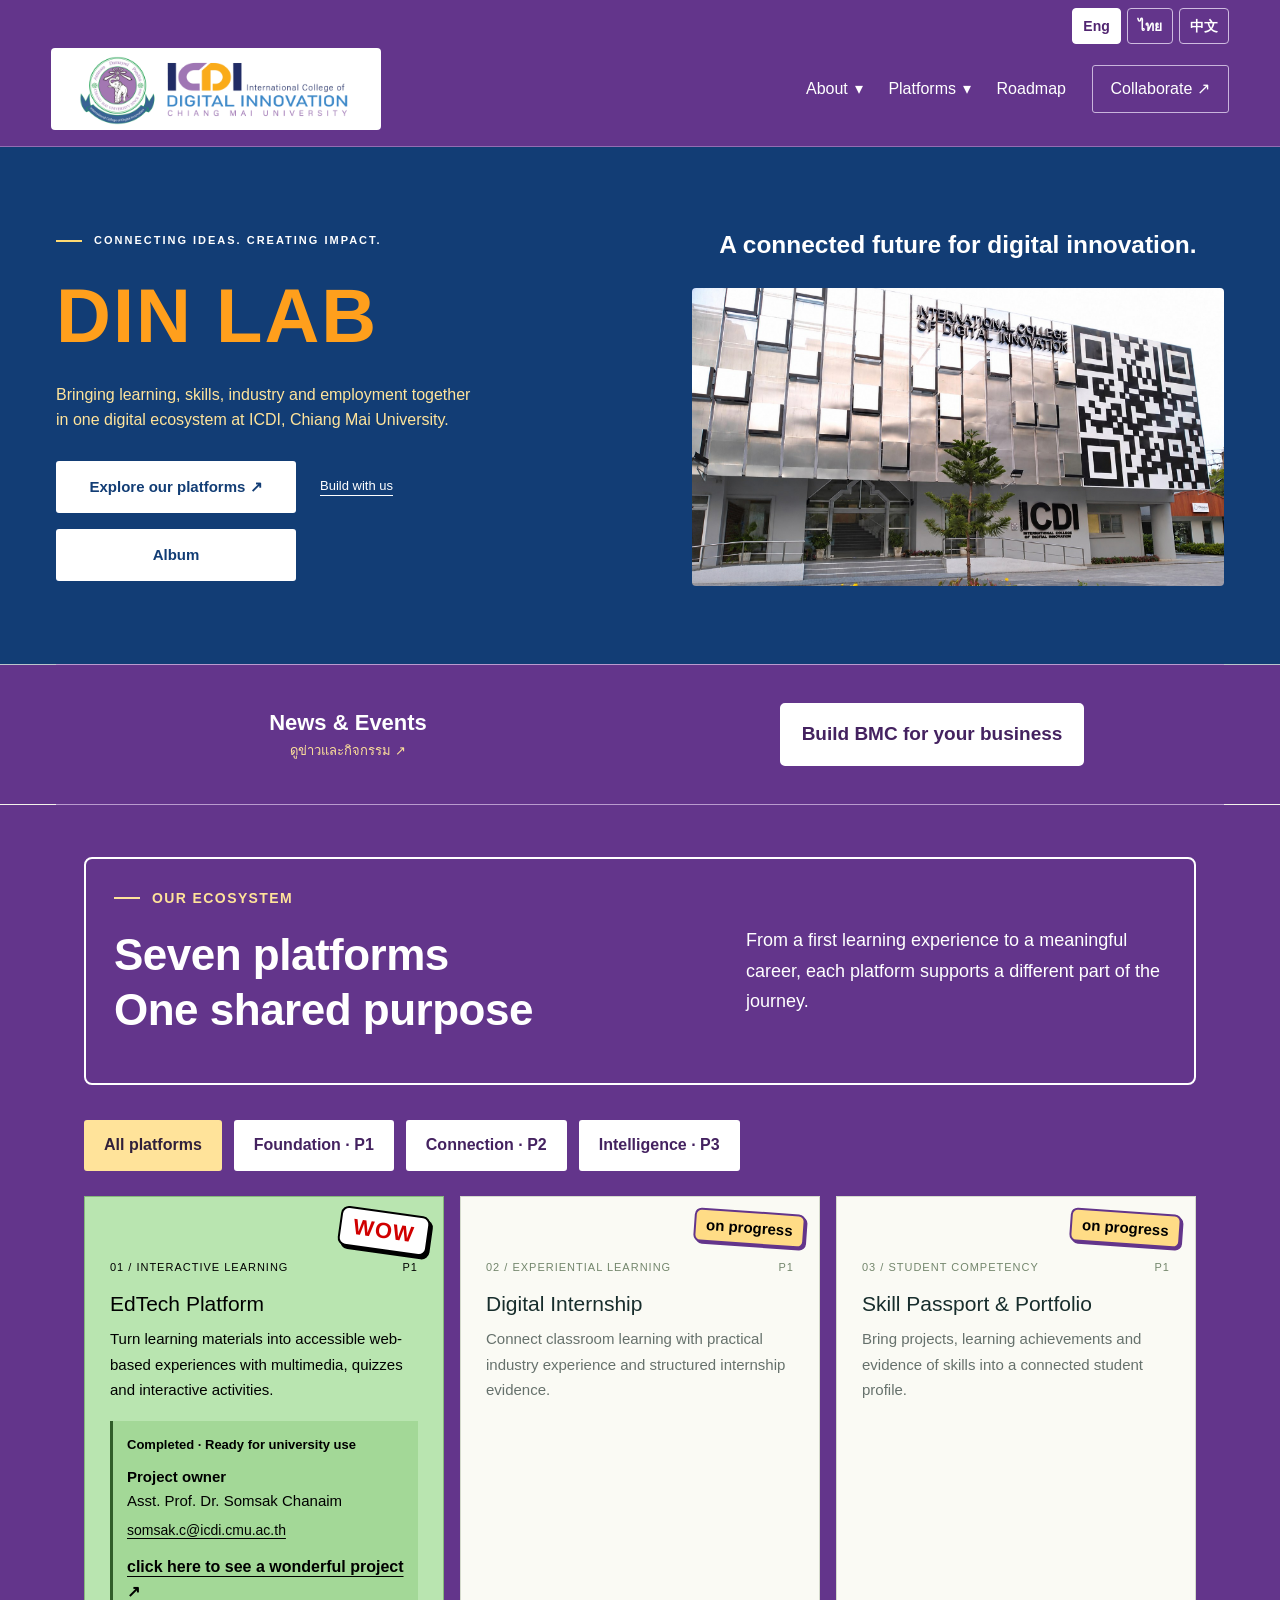
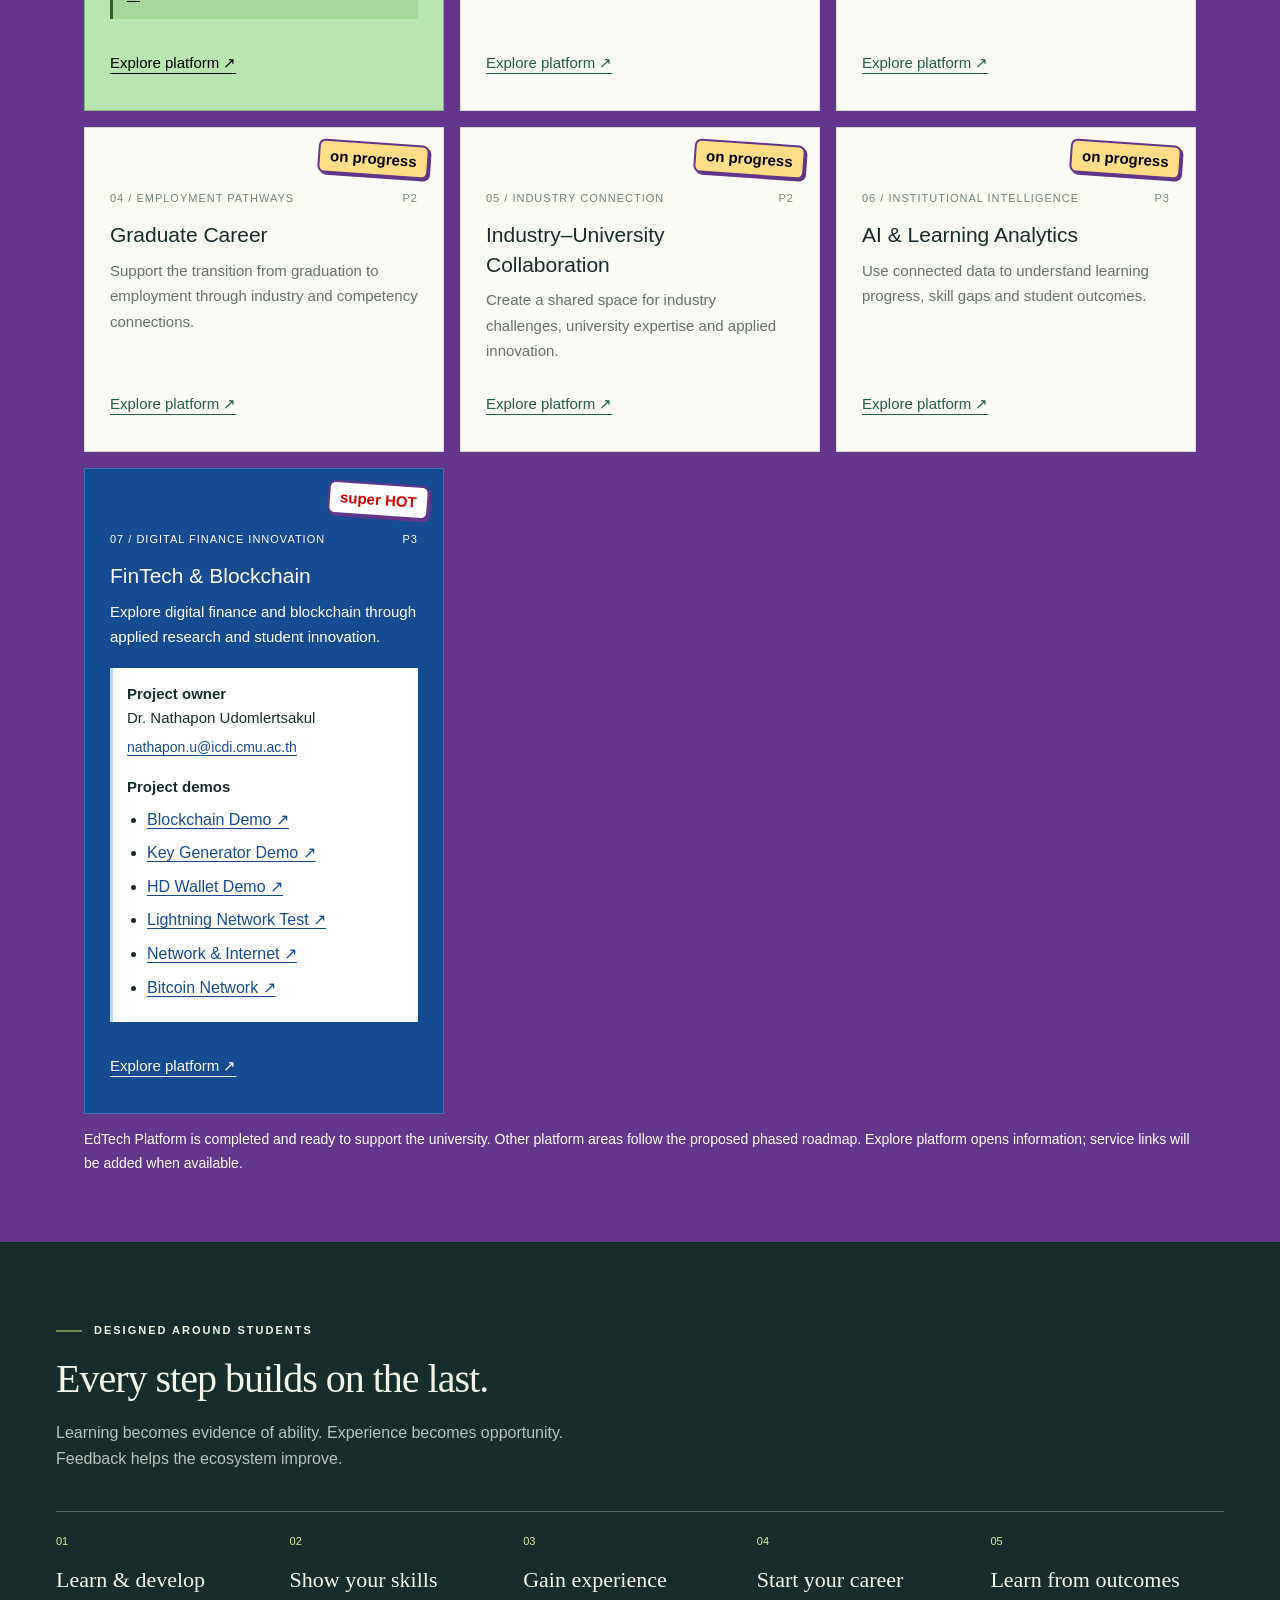
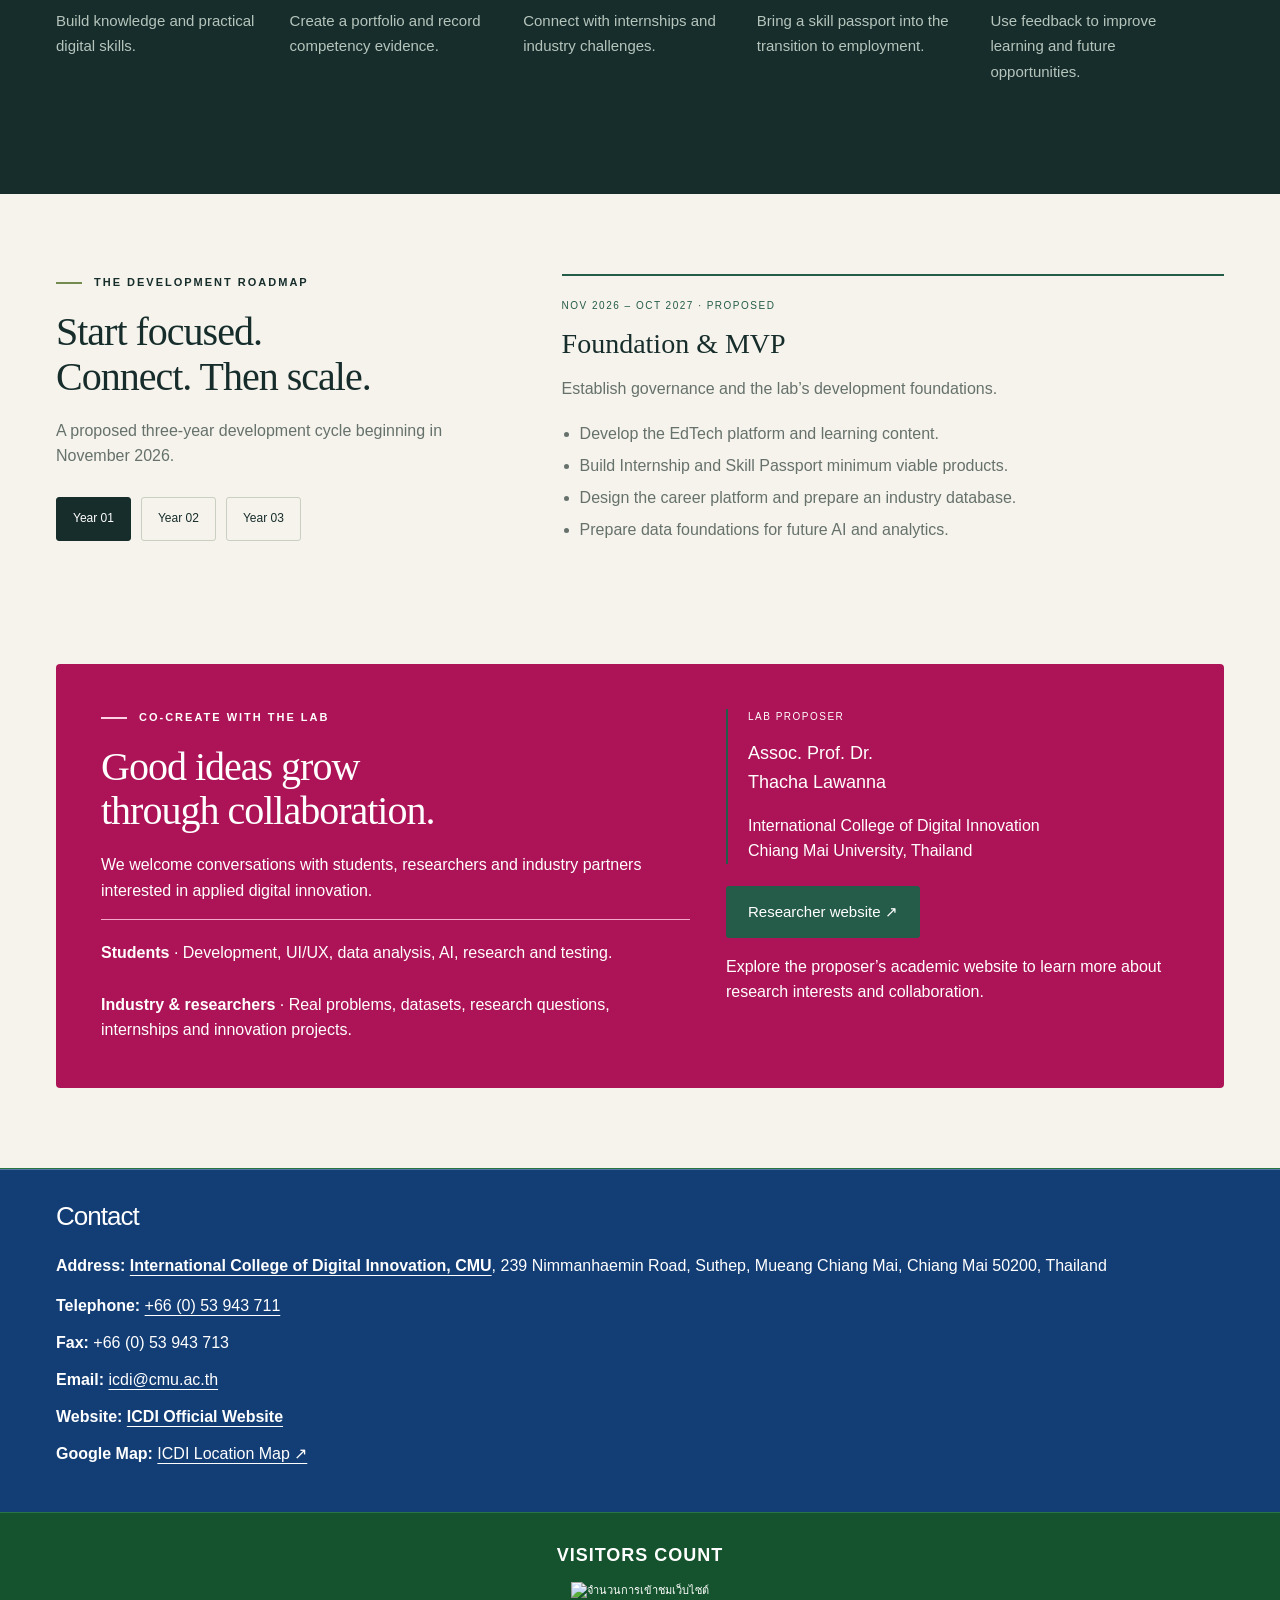
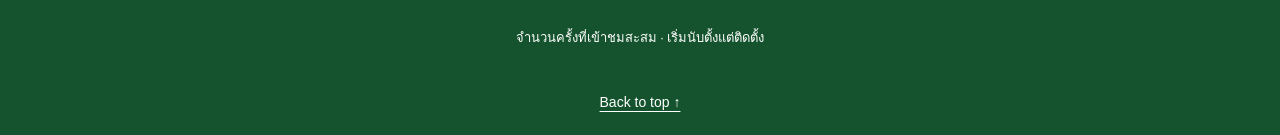
==== digital-innovation-lab/index.html @ 22829e75 "Create canvas layout and value proposition driven BMC draft suggestions" ====
<!doctype html>
<html lang="en"><head><meta charset="utf-8"><meta name="viewport" content="width=device-width, initial-scale=1"><title>Digital Innovation Lab · ICDI CMU</title><meta name="description" content="Connecting learning, skills, industry and employment. Explore the Digital Innovation Lab development vision at ICDI, Chiang Mai University."><style>
:root{--ink:#172d2c;--green:#255b49;--cream:#f5f3eb;--lime:#d9eb9d;--muted:#66716c}*{box-sizing:border-box}html{scroll-behavior:smooth;scroll-padding-top:100px}body{margin:0;background:var(--cream);color:var(--ink);font-family:Arial,sans-serif;line-height:1.6}a{color:inherit}button{font:inherit;cursor:pointer}header{height:90px;display:flex;align-items:center;justify-content:space-between;max-width:1360px;margin:auto;padding:0 5%;border-bottom:1px solid #d8ded4}.brand{text-decoration:none;display:flex;align-items:center;gap:12px;font-size:14px;font-weight:bold;line-height:1.35}.mark{border:1px solid var(--green);padding:8px;font-size:17px;letter-spacing:-1px}nav{display:flex;gap:30px;align-items:center;font-size:13px}nav a{text-decoration:none}nav a:hover{color:#638342}.outline{padding:10px 18px;border:1px solid #9fae9d;border-radius:3px}.menu{display:none}.wrap{max-width:1240px;margin:auto;padding:0 36px}.hero{display:grid;grid-template-columns:1.1fr 1fr;gap:55px;padding-top:80px;padding-bottom:78px;align-items:center}.eyebrow{font-size:11px;font-weight:bold;letter-spacing:2px;text-transform:uppercase;display:flex;gap:12px;align-items:center}.eyebrow:before{content:'';width:26px;height:2px;background:#748b50}h1{font-family:Georgia,serif;font-weight:400;font-size:clamp(48px,5.5vw,76px);line-height:1.05;letter-spacing:-3px;margin:26px 0}h1 em{color:var(--green);font-weight:400}p{color:var(--muted)}.intro{max-width:430px;font-size:16px}.btn{display:inline-block;text-decoration:none;background:var(--green);color:white;padding:14px 22px;font-size:13px;border:0;border-radius:3px}.btn:hover{background:#173f31}.actions{display:flex;align-items:center;gap:25px;margin-top:28px}.textlink{font-size:13px;text-underline-offset:5px}.caption{font-size:10px;letter-spacing:1.4px;text-transform:uppercase;color:#778276;margin-top:28px}.ecosystem{background:#dfe6d8;min-height:440px;border-radius:4px;padding:32px;position:relative;overflow:hidden}.ecosystem:before{content:'';position:absolute;inset:0;background-image:linear-gradient(#c2cfbd66 1px,transparent 1px),linear-gradient(90deg,#c2cfbd66 1px,transparent 1px);background-size:28px 28px}.ecosystem>*{position:relative}.diagram-title{font-size:11px;letter-spacing:1.3px}.orbit{height:292px;display:flex;align-items:center;justify-content:center;position:relative}.ring{border:1px solid #aebda7;border-radius:50%;width:264px;height:264px;position:absolute}.ring.two{width:180px;height:180px}.core{background:var(--green);color:#fff;border:8px solid #e5ebdd;border-radius:50%;height:136px;width:136px;display:flex;align-items:center;justify-content:center;text-align:center;font-family:Georgia,serif;font-size:22px;line-height:1.1;z-index:2}.node{position:absolute;background:#f8faf2;border:1px solid #c2cdb8;border-radius:3px;padding:7px 15px;font-size:11px;box-shadow:0 4px 10px #1b39280a}.n1{top:5px;left:35%}.n2{right:0;top:90px}.n3{bottom:12px;right:3%}.n4{bottom:12px;left:5%}.n5{left:0;top:90px}.diagram-foot{display:flex;justify-content:space-between;border-top:1px solid #bac9af;padding-top:16px;font-size:10px}.strip{border-top:1px solid #d7ddcf;border-bottom:1px solid #d7ddcf;display:grid;grid-template-columns:repeat(3,1fr);padding:26px 0}.strip div{display:flex;align-items:center;gap:16px;padding-left:30px;border-right:1px solid #d7ddcf}.strip div:last-child{border:0}.strip strong{font:32px Georgia,serif}.strip span{font-size:12px;max-width:160px;color:var(--muted)}section{padding:80px 0}.section-head{display:flex;justify-content:space-between;align-items:end;gap:40px;margin-bottom:35px}h2{font:40px/1.12 Georgia,serif;font-weight:400;letter-spacing:-1px;margin:18px 0}h3{font-size:18px;font-weight:500;margin:14px 0 8px}.section-head p{max-width:370px;font-size:14px}.filters{display:flex;gap:9px;margin-bottom:25px;flex-wrap:wrap}.filters button,.year{background:transparent;border:1px solid #c9d0c1;padding:8px 16px;border-radius:3px;font-size:12px;color:var(--ink)}.filters .active,.year.active{background:var(--ink);color:white;border-color:var(--ink)}.platforms{display:grid;grid-template-columns:repeat(3,1fr);gap:16px}.card{border:1px solid #d4dacc;padding:25px;background:#fafaf4;display:flex;flex-direction:column;min-height:245px}.card:hover{border-color:#7f9678}.cardtop{display:flex;justify-content:space-between;font-size:10px;text-transform:uppercase;letter-spacing:1px;color:#73866c}.card p{font-size:13px;margin:0 0 18px}.card button{margin-top:auto;align-self:start;border:0;background:none;padding:0;color:var(--green);font-size:12px;text-decoration:underline;text-underline-offset:5px}.dark{background:var(--ink);color:#f3f5e9}.dark p{color:#b6c5bc}.journey{display:grid;grid-template-columns:repeat(5,1fr);gap:0;margin-top:40px}.step{padding:15px 20px 15px 0;border-top:1px solid #566c60}.step span{font-size:11px;color:var(--lime)}.step h3{font:22px Georgia,serif}.step p{font-size:12px;padding-right:15px}.roadmap{display:grid;grid-template-columns:0.8fr 1.2fr;gap:90px}.years{display:flex;gap:10px;margin-top:28px}.road-content{border-top:2px solid var(--green);padding:22px 0}.road-content h3{font:28px Georgia,serif}.road-content ul{padding-left:18px;font-size:14px;color:var(--muted);line-height:2}.tag{font-size:10px;letter-spacing:1.5px;color:var(--green)}.collab{background:#ad1457;padding:45px;display:grid;grid-template-columns:1.3fr 1fr;gap:65px;border-radius:4px}.collab p{font-size:14px}.roles{font-size:13px;border-top:1px solid #bdcbb1;padding-top:20px}.contact{display:flex;gap:20px;flex-wrap:wrap;margin-top:22px}.person{border-left:2px solid var(--green);padding-left:20px}footer{border-top:1px solid #d4dacc;padding:30px 0;font-size:11px}.foot{display:flex;justify-content:space-between;gap:25px}dialog{border:1px solid #a4b29a;border-radius:5px;max-width:520px;padding:35px;background:var(--cream);color:var(--ink);width:90%}dialog::backdrop{background:#13291f99}dialog h2{font-size:30px}dialog p{font-size:14px}.close{float:right;background:none;border:0;font-size:25px}.note{font-size:11px;color:#6f7b68}.skip{position:absolute;top:-100px}.skip:focus{top:0;background:white;padding:10px;z-index:20}button:focus-visible,a:focus-visible{outline:3px solid #93a94e;outline-offset:4px}@media(max-width:850px){nav{gap:16px}.hero{gap:25px}.ecosystem{padding:20px}.platforms{grid-template-columns:repeat(2,1fr)}.roadmap{gap:30px}.wrap{padding:0 24px}h1{font-size:54px}.hero{padding-top:45px;padding-bottom:45px}}@media(max-width:650px){header{height:76px;position:relative}.menu{display:block;border:1px solid #b6c2ae;background:none;padding:5px 12px}nav{display:none;position:absolute;top:75px;left:0;right:0;background:var(--cream);padding:22px;flex-direction:column;z-index:10;border-bottom:1px solid #ccd5c2}nav.open{display:flex}.hero,.roadmap,.collab{grid-template-columns:1fr}.hero{gap:35px}h1{font-size:54px}.ecosystem{min-height:400px}.strip div{padding-left:12px;gap:8px;flex-direction:column;align-items:start}.strip span{font-size:10px}.strip strong{font-size:26px}.section-head{display:block}.platforms{grid-template-columns:1fr}.journey{grid-template-columns:1fr}.step{display:grid;grid-template-columns:25px 1fr;gap:10px}.step h3{margin:0}.step p{grid-column:2;margin:0}.collab{padding:28px;gap:25px}section{padding:55px 0}.foot{flex-direction:column}.section-head p{max-width:none}}
.icdi-logo{display:block;width:330px;max-width:100%;height:auto}.brand{max-width:55%}@media(max-width:650px){.icdi-logo{width:240px}.brand{max-width:75%}}

/* Consistent blue homepage headline */
.hero h1{font-family:Arial,sans-serif;font-size:clamp(32px,4vw,52px);font-weight:600;font-style:normal;line-height:1.2;letter-spacing:-1px;color:#174b91;margin:24px 0;}
.hero h1 em{font-family:inherit;font-size:inherit;font-weight:inherit;font-style:normal;color:inherit;}
@media(max-width:650px){.hero h1{font-size:clamp(30px,8vw,40px);letter-spacing:-0.5px;}}

/* Gold sparkle on the introduction below the headline */
.hero .intro{color:#946b08;animation:intro-sparkle 3s ease-in-out infinite;}
@keyframes intro-sparkle{
0%,100%{color:#946b08;text-shadow:none;}
50%{color:#b8860b;text-shadow:0 0 5px rgba(218,165,32,.65),0 0 12px rgba(255,215,0,.4);}
}
@media(prefers-reduced-motion:reduce){.hero .intro{animation:none;color:#946b08;}}

.din-lab-title{font-family:Arial,sans-serif;font-size:clamp(40px,5vw,64px);font-weight:700;line-height:1.1;letter-spacing:2px;color:#174b91;text-align:center;margin:0 0 24px;}

.hero h1.din-lab-main{font-family:Arial,sans-serif;font-size:clamp(48px,6vw,76px);font-weight:700;font-style:normal;color:#174b91;line-height:1.1;letter-spacing:2px;margin:24px 0;}
.photo-headline{font-family:Arial,sans-serif;font-size:clamp(26px,3vw,38px);font-weight:600;font-style:normal;color:#174b91;line-height:1.2;letter-spacing:-.5px;text-align:center;margin:0 0 24px;}

/* Distribute both headline lines to match the photo edges. */
.campus-photo{min-width:0;}
.photo-headline{width:100%;font-size:clamp(20px,2.5vw,34px);text-align:justify;text-align-last:justify;letter-spacing:0;line-height:1.25;margin:0 0 24px;}
.photo-headline span{display:block;width:100%;text-align:justify;text-align-last:justify;}
@media(max-width:650px){.photo-headline{font-size:clamp(19px,5.5vw,32px);}}

.campus-photo{container-type:inline-size;}
.campus-photo .photo-headline{display:block;white-space:nowrap;width:100%;font-family:Arial,sans-serif;font-size:clamp(12px,4.6cqw,30px);font-weight:600;line-height:1.3;letter-spacing:0;text-align:center;text-align-last:center;color:#174b91;margin:0 0 24px;}

/* Blue background limited to the header and opening section. */
header,.hero{background:#123d75;box-shadow:0 0 0 100vmax #123d75;clip-path:inset(0 -100vmax);}
header{border-bottom-color:#416291;}
header .brand{background:#fff;padding:5px 12px;border-radius:4px;}
header nav a,header .menu,.hero .eyebrow,.hero .textlink{color:#fff;}
header nav a:hover,.hero .textlink:hover{color:#ffe49b;}
header .outline,header .menu{border-color:#a8c4e7;}
.hero h1.din-lab-main,.campus-photo .photo-headline{color:#fff;}
.hero .eyebrow:before{background:#ffda72;}
.hero .btn{background:#fff;color:#123d75;font-weight:700;}
.hero .btn:hover{background:#e6effc;}
.hero .intro{color:#ffe49b;animation:intro-gold-on-blue 3s ease-in-out infinite;}
@keyframes intro-gold-on-blue{0%,100%{color:#ffe49b;text-shadow:none;}50%{color:#fff1bf;text-shadow:0 0 7px rgba(255,215,0,.6);}}
@media(prefers-reduced-motion:reduce){.hero .intro{animation:none;color:#ffe49b;}}
@media(max-width:650px){header nav{background:#123d75;border-bottom-color:#416291;}}

/* Purple navigation header. */
header{background:#63358b;box-shadow:0 0 0 100vmax #63358b;border-bottom-color:#946db3;}
header .outline,header .menu{border-color:#c9b5dc;}
@media(max-width:650px){header nav{background:#63358b;border-bottom-color:#946db3;}}

.about-dropdown{position:relative;}
.about-toggle{border:0;background:transparent;color:#fff;font:inherit;padding:10px 0;display:flex;align-items:center;gap:7px;}
.about-toggle:hover{color:#ffe49b;}
.about-submenu{position:absolute;top:100%;left:0;min-width:170px;padding:7px;background:#fff;border:1px solid #d9cce5;border-radius:5px;box-shadow:0 8px 24px #16102b30;z-index:30;}
.about-submenu[hidden]{display:none;}
.about-submenu button{display:block;width:100%;border:0;border-radius:3px;background:#fff;color:#442260;text-align:left;padding:11px 15px;font-size:14px;}
.about-submenu button:hover,.about-submenu button:focus-visible{background:#f0e7f7;color:#442260;}
header{clip-path:none;}
@media(max-width:650px){.about-dropdown{width:100%;}.about-toggle{margin:auto;}.about-submenu{position:static;margin:4px auto 0;max-width:230px;}.about-submenu button{text-align:center;}}

.platform-dropdown{position:relative;}
.platform-toggle{border:0;background:transparent;color:#fff;font:inherit;padding:10px 0;display:flex;align-items:center;gap:7px;}
.platform-toggle:hover{color:#ffe49b;}
.platform-submenu{position:absolute;top:100%;left:0;width:310px;max-width:calc(100vw - 48px);padding:7px;background:#fff;border:1px solid #d9cce5;border-radius:5px;box-shadow:0 8px 24px #16102b30;z-index:30;}
.platform-submenu[hidden]{display:none;}
.platform-submenu button{display:block;width:100%;border:0;border-radius:3px;background:#fff;color:#442260;text-align:left;padding:11px 15px;font-size:14px;line-height:1.4;}
.platform-submenu button:hover,.platform-submenu button:focus-visible{background:#f0e7f7;}
@media(max-width:650px){.platform-dropdown{width:100%;}.platform-toggle{margin:auto;}.platform-submenu{position:static;margin:4px auto 0;}}

/* Readable statistics strip with strong contrast. */
.strip{background:#63358b;color:#fff;padding:28px 0;border-top:1px solid #b99bce;border-bottom:1px solid #b99bce;}
.strip div{gap:18px;padding:4px 28px;border-right-color:#b99bce;}
.strip strong{font-family:Arial,sans-serif;font-size:44px;font-weight:700;line-height:1.1;color:#ffe39a;}
.strip span{font-size:18px;font-weight:600;line-height:1.5;color:#fff;max-width:220px;}
@media(max-width:850px){.strip div{padding:4px 16px;gap:12px;}.strip strong{font-size:38px;}.strip span{font-size:16px;}}
@media(max-width:650px){.strip{grid-template-columns:1fr;padding:12px 22px;}.strip div{flex-direction:row;align-items:center;padding:18px 0;border-right:0;border-bottom:1px solid #b99bce;gap:22px;}.strip div:last-child{border-bottom:0;}.strip strong{font-size:38px;min-width:58px;}.strip span{font-size:18px;max-width:none;}}

.strip{grid-template-columns:repeat(2,minmax(0,1fr));}
@media(max-width:650px){.strip{grid-template-columns:1fr;}}

.strip{grid-template-columns:repeat(3,minmax(0,1fr));}
.strip .news-event-slot{justify-content:center;}
.strip .news-event-label{font-family:Arial,sans-serif;font-size:24px;font-weight:700;line-height:1.3;color:#fff;max-width:none;}
@media(max-width:650px){.strip{grid-template-columns:1fr;}.strip .news-event-slot{justify-content:flex-start;}}

.strip .chat-stat{padding:0;}
.admin-chat-trigger{display:flex;align-items:center;gap:18px;width:100%;min-height:100px;padding:12px 28px;border:0;border-radius:4px;background:transparent;color:white;text-align:left;transition:background .2s;}
.admin-chat-trigger:hover,.admin-chat-trigger:focus-visible{background:#7d49a8;}
.admin-chat-trigger small{display:block;margin-top:5px;font-size:13px;font-weight:400;color:#ffe39a;}
#admin-chat-status{position:fixed;right:22px;bottom:100px;max-width:320px;padding:12px 18px;background:#fff;color:#442260;border:1px solid #d9cce5;border-radius:6px;box-shadow:0 4px 16px #0002;z-index:10000;font-size:15px;}
#admin-chat-status[hidden]{display:none;}
@media(max-width:650px){.admin-chat-trigger{padding:0;min-height:80px;gap:22px;}}

.news-open{border:0;background:transparent;cursor:pointer;padding:12px 18px;border-radius:4px;text-align:center;}
.news-open:hover,.news-open:focus-visible{background:#7d49a8;}
.news-open small{display:block;font-size:13px;font-weight:400;color:#ffe39a;margin-top:5px;}
#news-dialog{width:min(900px,94vw);max-width:900px;max-height:88vh;overflow:auto;padding:32px;}
.news-toolbar{display:flex;flex-wrap:wrap;align-items:center;gap:18px;margin:18px 0;}
#news-dialog p,#news-dialog a{font-size:16px;}
#news-dialog p{color:#394d45;}
#news-admin{background:#ece3f5;padding:20px;border-radius:5px;margin:20px 0;}
#news-admin[hidden]{display:none;}
.news-article{border-top:1px solid #cbd2c2;padding:25px 0;}
.news-article h3{font-size:25px;color:#174b91;overflow-wrap:anywhere;}
.news-date{font-size:13px;color:#526255;}
.news-body{font-size:17px;color:#263d34;line-height:1.8;overflow-wrap:anywhere;}
.news-body p{white-space:pre-wrap;margin:10px 0;}
.news-body img{display:block;max-width:100%;height:auto;margin:16px auto;border-radius:4px;}

/* High-contrast, larger ecosystem introduction and filters. */
#platforms{background:#63358b;padding:52px 28px;border-radius:5px;}
#platforms .section-head .eyebrow{color:#ffe39a;font-size:14px;letter-spacing:1.4px;}
#platforms .section-head .eyebrow:before{background:#ffe39a;}
#platforms .section-head h2{font-family:Arial,sans-serif;font-size:clamp(30px,3.5vw,44px);font-weight:700;line-height:1.25;letter-spacing:-.5px;color:#fff;}
#platforms .section-head p{font-size:18px;font-weight:400;line-height:1.7;color:#fff;max-width:420px;}
#platforms .filters{gap:12px;}
#platforms .filters button{background:#fff;color:#442260;border:2px solid #fff;font-size:16px;font-weight:600;line-height:1.4;padding:12px 18px;min-height:48px;}
#platforms .filters button:hover{background:#f0e7f7;border-color:#ffe39a;}
#platforms .filters button.active{background:#ffe39a;border-color:#ffe39a;color:#30203b;}
#platforms>.note{color:#fff;font-size:14px;line-height:1.7;}
@media(max-width:650px){#platforms{padding:36px 18px;}#platforms .section-head p{font-size:17px;}#platforms .filters button{font-size:15px;}}

/* White frame around the ecosystem heading and introduction. */
#platforms .section-head{border:2px solid #fff;border-radius:8px;padding:28px;align-items:center;}
@media(max-width:650px){#platforms .section-head{padding:20px;}}

.platform-owner{margin:0 0 22px;padding:14px;background:#eaf2ff;border-left:3px solid #174b91;color:#183252;font-size:15px;line-height:1.6;}
.platform-owner strong,.platform-owner>span{display:block;}
.platform-owner .ready-status{font-size:13px;font-weight:700;color:#165b35;margin-bottom:9px;}

.platform-owner .owner-email{display:inline-block;margin-top:6px;color:#174b91;font-size:14px;text-underline-offset:3px;overflow-wrap:anywhere;}

#visitor-counter{text-align:center;margin:30px auto 0;padding:24px 16px;border-top:1px solid #d4dacc;}
#visitor-counter .visitor-title{font-size:18px;font-weight:700;color:#442260;letter-spacing:1px;margin-bottom:12px;}
#visitor-counter img{height:36px;max-width:100%;width:auto;display:inline-block;}
#visitor-counter p{font-size:13px;color:#526255;margin:10px 0 0;}

header{position:relative;height:122px;padding-top:28px;}
#language-switcher{position:absolute;top:8px;right:5%;display:flex;gap:5px;z-index:40;}
#language-switcher button{border:1px solid #cfbce0;border-radius:4px;background:transparent;color:#fff;padding:5px 11px;font-size:14px;font-weight:600;line-height:1.3;min-height:30px;}
#language-switcher button[aria-pressed="true"]{background:#fff;color:#512571;border-color:#fff;}
#language-switcher button:hover{background:#f2e8fa;color:#512571;}
html[lang="th"] body{font-family:Tahoma,Arial,sans-serif;}
html[lang="zh-CN"] body{font-family:"Microsoft YaHei","PingFang SC",Arial,sans-serif;}
html[lang="th"] .photo-headline,html[lang="zh-CN"] .photo-headline{font-size:clamp(16px,4.6cqw,30px);}
@media(max-width:650px){header{height:125px;padding-top:35px;}header nav{top:124px;}#language-switcher{right:5%;top:8px;}.hero{padding-top:36px;}}


/* Keep header background within its own height; never cover page content. */
header{box-shadow:none;isolation:isolate;z-index:50;}
header::before{content:"";position:absolute;top:0;bottom:0;left:50%;width:100vw;transform:translateX(-50%);background:#63358b;z-index:-1;pointer-events:none;}

/* Extend purple backgrounds to both screen edges without covering content. */
.strip,#platforms{position:relative;isolation:isolate;border-radius:0;}
.strip::before,#platforms::before{content:"";position:absolute;top:0;bottom:0;left:50%;width:100vw;transform:translateX(-50%);background:#63358b;z-index:-1;pointer-events:none;}
body{overflow-x:clip;}

.platform-owner .edtech-project-link{display:block;margin-top:12px;color:#174b91;font-size:16px;font-weight:700;text-decoration:underline;text-underline-offset:4px;}.platform-owner .edtech-project-link:hover{color:#63358b;}

/* Green EdTech card with black text. */
#platforms .edtech-card{background:#b9e5b0;color:#000;border-color:#85b87b;}
#platforms .edtech-card .cardtop,#platforms .edtech-card h3,#platforms .edtech-card p,#platforms .edtech-card button{color:#000;}
#platforms .edtech-card .platform-owner{background:#a3d897;border-left-color:#305d29;color:#000;}
#platforms .edtech-card .platform-owner strong,#platforms .edtech-card .platform-owner span,#platforms .edtech-card .platform-owner a,#platforms .edtech-card .platform-owner a:hover{color:#000;}

/* WOW decoration in the EdTech card's top-right corner. */
#platforms .edtech-card{position:relative;padding-top:62px;}
#platforms .edtech-card::after{content:"WOW";position:absolute;top:14px;right:14px;display:block;background:#ffe16a;color:#000;border:2px solid #000;border-radius:8px;padding:6px 12px;font-family:Arial,sans-serif;font-size:22px;font-weight:900;line-height:1.1;letter-spacing:1px;transform:rotate(8deg);box-shadow:3px 3px 0 #000;}

/* Progress decoration on the six remaining platform cards. */
#platforms .card:not(.edtech-card){position:relative;padding-top:62px;}
#platforms .card:not(.edtech-card)::after{content:"on progress";position:absolute;top:14px;right:14px;background:#ffdc86;color:#000;border:2px solid #63358b;border-radius:7px;padding:6px 10px;font-family:Arial,sans-serif;font-size:15px;font-weight:700;line-height:1.2;transform:rotate(4deg);box-shadow:2px 2px 0 #63358b;}

/* Red WOW lettering on a white badge. */
#platforms .edtech-card::after{background:#fff;color:#d00000;}

/* Responsive layout for phones, tablets, laptops and large screens. */
html{-webkit-text-size-adjust:100%;text-size-adjust:100%;}
body{width:100%;min-width:0;}
img{max-width:100%;height:auto;}
.wrap{width:100%;max-width:1240px;padding-inline:clamp(16px,3vw,36px);}
.hero,.roadmap,.collab,.platforms{min-width:0;}
.hero>* ,.roadmap>* ,.collab>* ,.card{min-width:0;}
.hero{grid-template-columns:minmax(0,1.1fr) minmax(0,1fr);gap:clamp(24px,4vw,55px);}
header{height:auto;min-height:132px;display:flex;gap:24px;padding:48px clamp(16px,4vw,54px) 16px;align-items:center;}
header .brand{max-width:42%;flex:0 1 330px;min-width:0;}
header .icdi-logo{width:100%;height:auto;}
header nav{gap:clamp(12px,2vw,28px);font-size:16px;flex-shrink:0;}
header .about-toggle,header .platform-toggle{min-height:44px;}
#language-switcher{right:clamp(16px,4vw,54px);top:8px;gap:6px;}
#language-switcher button{min-height:36px;min-width:46px;padding:7px 10px;font-size:14px;}
.platform-submenu{left:auto;right:0;}
.platform-submenu button,.about-submenu button{min-height:44px;}
.actions,.years,.contact,.news-toolbar{flex-wrap:wrap;}
.actions{gap:16px 24px;}
.btn,.year,.menu{min-height:44px;}
.btn{font-size:15px;}
.card p{font-size:15px;line-height:1.7;}
.card h3{font-size:21px;line-height:1.4;overflow-wrap:anywhere;}
.card .cardtop{font-size:11px;gap:10px;line-height:1.5;overflow-wrap:anywhere;}
.card .cardtop span:first-child{flex:1;}
.card button{font-size:15px;min-height:44px;padding:10px 0;}
.platform-owner,.owner-email,.edtech-project-link{overflow-wrap:anywhere;}
.platforms{grid-template-columns:repeat(3,minmax(0,1fr));}
.strip{grid-template-columns:repeat(3,minmax(0,1fr));}
.strip>div{min-width:0;}
.admin-chat-trigger{padding:14px 20px;gap:14px;}
.strip span{overflow-wrap:anywhere;}
.strip .news-event-label{font-size:22px;}
.strip strong{font-size:40px;}
.strip span{font-size:17px;}
.section-head{gap:28px;}
#platforms .section-head>*{min-width:0;}
.journey{grid-template-columns:repeat(5,minmax(0,1fr));}
.step h3{font-size:22px;overflow-wrap:anywhere;}
.step p{font-size:15px;line-height:1.7;}
.roadmap{gap:clamp(24px,5vw,72px);}
.road-content ul{font-size:16px;}
.collab{gap:36px;padding:clamp(22px,4vw,45px);}
.collab p,.roles{font-size:16px;}
.foot{flex-wrap:wrap;align-items:center;font-size:14px;}
dialog{width:min(560px,calc(100% - 32px));max-width:calc(100% - 32px);max-height:calc(100dvh - 32px);overflow:auto;padding:clamp(20px,4vw,35px);overflow-wrap:anywhere;overscroll-behavior:contain;}
dialog p{font-size:16px;line-height:1.75;}
dialog h2{font-size:clamp(24px,5vw,32px);}
.close{min-width:44px;min-height:44px;}
#news-dialog{width:min(900px,calc(100% - 24px));max-width:calc(100% - 24px);max-height:calc(100dvh - 24px);padding:clamp(18px,4vw,32px);}
#admin-chat-status{right:12px;max-width:calc(100vw - 24px);}
html .campus-photo .photo-headline{font-size:clamp(10px,4.6cqw,30px);white-space:nowrap;line-height:1.5;}
@media(max-width:1100px){
.platforms{grid-template-columns:repeat(2,minmax(0,1fr));}
.journey{grid-template-columns:repeat(3,minmax(0,1fr));gap:20px;}
.strip span{font-size:16px;}.strip strong{font-size:34px;}
.admin-chat-trigger{padding:12px;gap:10px;}
.strip .news-event-label{font-size:20px;}
#platforms .section-head{align-items:start;}
}
@media(max-width:960px){
header{min-height:130px;padding-top:54px;}
header .brand{max-width:calc(100% - 80px);flex-basis:300px;}
header .menu{display:block;margin-left:auto;background:transparent;border:1px solid #c9b5dc;color:#fff;padding:8px 14px;flex-shrink:0;}
header nav{display:none;position:absolute;top:100%;left:0;right:0;width:100%;padding:18px 24px;flex-direction:column;align-items:stretch;gap:8px;background:#63358b;border-bottom:1px solid #946db3;max-height:70dvh;overflow-y:auto;z-index:60;}
header nav.open{display:flex;}
header nav>a{display:block;padding:12px;text-align:center;min-height:44px;}
.about-dropdown,.platform-dropdown{width:100%;}
.about-toggle,.platform-toggle{margin:auto;justify-content:center;}
.about-submenu,.platform-submenu{position:static;width:100%;max-width:100%;margin:4px auto 0;box-shadow:none;}
.about-submenu button,.platform-submenu button{text-align:left;}
.hero{grid-template-columns:1fr;gap:32px;padding:44px 0;}
.hero .intro{max-width:650px;font-size:18px;}
.hero h1.din-lab-main{font-size:clamp(44px,8vw,68px);}
.campus-photo{width:100%;max-width:680px;justify-self:center;}
#platforms .section-head{display:block;padding:24px;}
#platforms .section-head p{max-width:none;}
.roadmap,.collab{grid-template-columns:1fr;gap:28px;}
.strip .chat-stat,.strip .news-event-slot{padding:0;}
}
@media(max-width:600px){
header{gap:12px;padding-inline:16px;min-height:125px;}
header .brand{padding:5px 8px;flex-basis:250px;}
#language-switcher{right:16px;}
.platforms{grid-template-columns:1fr;}
#platforms{padding:36px 0;}
#platforms .section-head{padding:20px;}
#platforms .section-head h2{font-size:30px;}
#platforms .filters{display:grid;grid-template-columns:repeat(2,minmax(0,1fr));gap:10px;}
#platforms .filters button{padding:10px 8px;font-size:14px;white-space:normal;}
.strip{grid-template-columns:1fr;padding:10px 0;}
.strip>div{border-right:0;border-bottom:1px solid #b99bce;}
.strip>div:last-child{border:0;}
.strip .chat-stat{display:block;}
.admin-chat-trigger{min-height:92px;padding:16px;gap:20px;}
.strip strong{font-size:38px;min-width:54px;}
.strip span{font-size:18px;}
.strip .news-event-slot{justify-content:flex-start;align-items:center;}
.news-open{width:100%;text-align:left;min-height:92px;padding:18px 16px;}
.strip .news-event-label{font-size:23px;}
.journey{grid-template-columns:1fr;gap:0;}
.step{display:grid;grid-template-columns:26px minmax(0,1fr);gap:10px;padding:20px 0;}
.step p{grid-column:2;margin:0;}
.step h3{margin:0;}
.hero .eyebrow{font-size:10px;letter-spacing:1px;}
.hero .intro{font-size:17px;}
.hero h1.din-lab-main{font-size:clamp(38px,11vw,58px);letter-spacing:1px;}
.actions{align-items:stretch;gap:14px;}
.actions .btn{padding:13px 16px;}
.actions .textlink{display:flex;align-items:center;min-height:44px;font-size:15px;}
section{padding-block:48px;}
.years{gap:8px;}.year{flex:1;padding:10px 8px;font-size:14px;}
.collab{padding:24px 18px;}
h2{font-size:32px;}
.foot{flex-direction:column;align-items:center;text-align:center;gap:14px;}
#news-admin{padding:16px;}
.news-toolbar{gap:12px;}
.news-toolbar .btn{width:100%;text-align:center;}
}
@media(prefers-reduced-motion:reduce){html{scroll-behavior:auto;}*,*::before,*::after{animation:none!important;transition:none!important;}}
.fintech-owner{background:#fff;color:#172d2c;border-left-color:#63358b;}.fintech-owner .project-links-title{margin-top:16px;}.fintech-project-links{margin:8px 0 0;padding-left:20px;}.fintech-project-links li{margin:8px 0;}.fintech-project-links a{color:#174b91;font-size:16px;text-underline-offset:3px;overflow-wrap:anywhere;}.fintech-project-links a:hover{color:#63358b;}
#platforms .card.fintech-card::after{content:"super HOT";color:#d60000;background:#fff;}

#platforms .card.fintech-card{background:#174b91;border-color:#3974bf;color:#fff;}
#platforms .fintech-card .cardtop,#platforms .fintech-card h3,#platforms .fintech-card>p,#platforms .fintech-card>button{color:#fff;}
#platforms .fintech-card .fintech-owner{background:#fff;color:#172d2c;border-left-color:#b9d6ff;}
.strip div.admin-chat-trigger{cursor:default;}.strip div.admin-chat-trigger:hover{background:transparent;}
.collab,.collab h2,.collab h3,.collab p,.collab .eyebrow,.collab .tag,.collab .roles,.collab strong,.collab span,.collab a{color:#fff;}.collab .roles{border-color:#f3a9ca;}.collab .eyebrow::before{background:#ffd1e5;}

footer{background:#14532d;color:#fff;border-top-color:#287344;}footer .foot,footer .foot a,footer .foot span,footer .foot strong,footer #visitor-counter,footer #visitor-counter p,footer .visitor-title{color:#fff;}footer .foot a:hover{color:#dcfce7;}

footer #visitor-counter{background:#123d75;color:#fff;border-top-color:#3263a0;margin-bottom:-30px;padding:28px 16px 30px;}footer #visitor-counter .visitor-title,footer #visitor-counter p{color:#fff;}

footer{padding-bottom:0;}footer #visitor-counter{margin-bottom:0;}footer #contact{background:#123d75;color:#fff;border-top:1px solid #5478a5;padding:30px 0 36px;}footer #contact h2{font-family:Arial,sans-serif;font-size:26px;line-height:1.3;color:#fff;margin:0 0 18px;}footer #contact address{font-style:normal;font-size:16px;line-height:1.8;overflow-wrap:anywhere;}footer #contact p,footer #contact a{color:#fff;}footer #contact p{margin:0 0 12px;}footer #contact ul{list-style:none;margin:0;padding:0;}footer #contact li{margin:8px 0;}footer #contact a{text-underline-offset:4px;}footer #contact a:hover{color:#ffe39a;}

footer #visitor-counter{background:#14532d;border-top-color:#287344;margin:0;padding:28px 16px 30px;}

footer .footer-back-to-top{text-align:center;background:#14532d;padding:12px 16px 22px;font-size:14px;}footer .footer-back-to-top a{color:#fff;text-underline-offset:4px;}footer .footer-back-to-top a:hover{color:#dcfce7;}

footer{padding-top:0;}

.album-action{margin-top:16px;}#album-open{min-width:172px;min-height:48px;}
#album-dialog{width:min(960px,calc(100vw - 24px));max-width:960px;max-height:calc(100dvh - 32px);overflow:auto;padding:clamp(20px,4vw,36px);color:#172d2c;background:#fff;}
#album-dialog h2{font-size:30px;}#album-dialog p,#album-dialog a,#album-dialog button{font-size:16px;}#album-dialog p{color:#344c46;}
.album-toolbar{display:flex;flex-wrap:wrap;gap:14px;align-items:center;margin:20px 0;}
#album-admin{background:#eee7f7;padding:20px;border-radius:6px;}#album-admin[hidden]{display:none;}
.album-article{border-top:1px solid #ccd5d0;padding:24px 0;}.album-article h3{font-size:23px;overflow-wrap:anywhere;}
.album-grid{display:grid;grid-template-columns:repeat(3,minmax(0,1fr));gap:16px;}.album-grid img{width:100%;height:200px;object-fit:contain;background:#f2f4f7;border-radius:6px;}.album-grid a{display:block;}
@media(max-width:700px){.album-grid{grid-template-columns:repeat(2,minmax(0,1fr));}}@media(max-width:450px){.album-grid{grid-template-columns:1fr;}}

.hero .actions>.btn,.hero #album-open{width:240px;max-width:100%;min-width:0;box-sizing:border-box;text-align:center;display:inline-flex;justify-content:center;align-items:center;min-height:48px;}.hero .actions>.btn{flex-shrink:0;}

.hero h1.din-lab-main{color:#ff9f1c;}

.strip{grid-template-columns:minmax(0,1fr);}.strip .news-event-slot{justify-content:center;border:0;text-align:center;}

.strip{grid-template-columns:repeat(2,minmax(0,1fr));align-items:center;}.bmc-slot{display:flex;justify-content:center;padding:16px;}
#bmc-open{background:#fff;color:#442260;border:2px solid #fff;border-radius:5px;padding:14px 20px;font-size:19px;font-weight:700;min-height:52px;max-width:100%;}#bmc-open:hover{background:#ffe39a;border-color:#ffe39a;}
#bmc-dialog{width:min(1050px,calc(100vw - 24px));max-width:1050px;max-height:calc(100dvh - 32px);overflow:auto;background:#fff;padding:30px;color:#172d2c;}#bmc-dialog h2{font:700 28px Arial,sans-serif;}#bmc-dialog p{color:#344c46;font-size:16px;}
.bmc-grid{display:grid;grid-template-columns:repeat(3,minmax(0,1fr));gap:16px;margin:20px 0;}.bmc-grid label,.bmc-name{display:block;font-size:16px;font-weight:bold;}#bmc-dialog input,#bmc-dialog textarea{display:block;width:100%;margin-top:8px;font:16px/1.5 Arial,sans-serif;padding:12px;border:1px solid #929fa8;border-radius:4px;background:#fff;color:#172d2c;}#bmc-dialog textarea{resize:vertical;}
@media(max-width:650px){.strip{grid-template-columns:1fr;}.bmc-slot{padding:10px 0;}.bmc-grid{grid-template-columns:1fr;}#bmc-dialog{padding:22px 16px;}}

#bmc-dialog{width:calc(100vw - 24px);max-width:1450px;} .bmc-meta{display:grid;grid-template-columns:2fr 2fr 1fr 1fr;gap:14px;margin:20px 0;}.bmc-meta label{font-size:14px;font-weight:bold;}
.bmc-scroll{overflow-x:auto;}.bmc-canvas{display:grid;grid-template-columns:repeat(10,minmax(0,1fr));grid-template-rows:minmax(200px,auto) minmax(200px,auto) minmax(190px,auto);border-top:2px solid #172d2c;border-left:2px solid #172d2c;min-width:900px;}
.bmc-cell{border-right:2px solid #172d2c;border-bottom:2px solid #172d2c;padding:14px;min-width:0;background:white;}.bmc-cell h3,.bmc-cell #bmc-value-toggle{font:700 16px/1.35 Arial,sans-serif;margin:0 0 12px;color:#172d2c;text-align:left;}.bmc-cell small{display:block;font-weight:400;font-size:13px;margin-top:4px;}.bmc-cell #bmc-value-toggle{background:#fff0cc;border:1px solid #d39412;border-radius:4px;padding:10px;width:100%;min-height:44px;}
.bmc-cell-0{grid-area:1/1/3/3;}.bmc-cell-1{grid-area:1/3/2/5;}.bmc-cell-2{grid-area:2/3/3/5;}.bmc-cell-3{grid-area:1/5/3/7;}.bmc-cell-4{grid-area:1/7/2/9;}.bmc-cell-5{grid-area:2/7/3/9;}.bmc-cell-6{grid-area:1/9/3/11;}.bmc-cell-7{grid-area:3/1/4/6;}.bmc-cell-8{grid-area:3/6/4/11;}
#bmc-dialog .bmc-cell textarea{border:0;background:#f6f8fa;font-size:14px;min-height:140px;height:calc(100% - 70px);}.bmc-cell-3 textarea{height:180px!important;}#bmc-dialog textarea[hidden],#bmc-dialog button[hidden]{display:none;}#bmc-generate{font-size:14px;padding:10px;margin-top:12px;}.bmc-toolbar{margin-top:20px;}
@media(max-width:650px){.bmc-meta{grid-template-columns:1fr 1fr;}.bmc-canvas{min-width:0;display:flex;flex-direction:column;}.bmc-cell{min-height:180px;}.bmc-cell-3{order:-1;}#bmc-dialog .bmc-cell textarea{height:180px;}}
</style></head><body><a class="skip" href="#main">Skip to content</a><header><a class="brand" href="#"><img class="icdi-logo" src="[data-uri]" alt="ICDI International College of Digital Innovation, Chiang Mai University" width="1580" height="390"></a><div id="language-switcher" role="group" aria-label="Choose language"><button type="button" data-lang="en" aria-pressed="true">Eng</button><button type="button" data-lang="th" aria-pressed="false">ไทย</button><button type="button" data-lang="zh" aria-pressed="false">中文</button></div><button class="menu" aria-expanded="false" aria-controls="nav">Menu</button><nav id="nav"><div class="about-dropdown"><button class="about-toggle" id="about-toggle" type="button" aria-expanded="false" aria-controls="about-submenu">About <span aria-hidden="true">▾</span></button><div class="about-submenu" id="about-submenu" hidden><button type="button" data-about="Vision">Vision</button><button type="button" data-about="Mission">Mission</button><button type="button" data-about="Action">Action</button></div></div><div class="platform-dropdown"><button class="platform-toggle" id="platform-toggle" type="button" aria-expanded="false" aria-controls="platform-submenu">Platforms <span aria-hidden="true">▾</span></button><div class="platform-submenu" id="platform-submenu" hidden><button type="button" data-platform="0">EdTech Platform</button><button type="button" data-platform="1">Digital Internship</button><button type="button" data-platform="2">Skill Passport &amp; Portfolio</button><button type="button" data-platform="3">Graduate Career</button><button type="button" data-platform="4">Industry–University Collaboration</button><button type="button" data-platform="5">AI &amp; Learning Analytics</button><button type="button" data-platform="6">FinTech &amp; Blockchain</button></div></div><a href="#roadmap">Roadmap</a><a class="outline" href="#collaborate">Collaborate ↗</a></nav></header>
<main id="main"><div class="wrap"><div class="hero" id="about"><div><div class="eyebrow">Connecting ideas. Creating impact.</div><h1 class="din-lab-main">DIN LAB</h1><p class="intro">Bringing learning, skills, industry and employment together in one digital ecosystem at ICDI, Chiang Mai University.</p><div class="actions"><a class="btn" href="#platforms">Explore our platforms ↗</a><a class="textlink" href="#collaborate">Build with us</a></div><div class="album-action"><button type="button" class="btn" id="album-open">Album</button></div></div><figure class="campus-photo" style="margin:0"><h2 class="photo-headline">A connected future for digital innovation.</h2><img src="[data-uri]" alt="International College of Digital Innovation building at Chiang Mai University" width="1000" height="562" style="display:block;width:100%;height:auto;border-radius:4px"></figure></div><div class="strip"><div class="news-event-slot"><button type="button" class="news-event-label news-open" aria-haspopup="dialog">News &amp; Events<small>ดูข่าวและกิจกรรม ↗</small></button></div><div class="bmc-slot"><button type="button" id="bmc-open" aria-haspopup="dialog">Build BMC for your business</button></div></div>
<section id="platforms"><div class="section-head"><div><div class="eyebrow">Our ecosystem</div><h2>Seven platforms<br>One shared purpose</h2></div><p>From a first learning experience to a meaningful career, each platform supports a different part of the journey.</p></div><div class="filters" aria-label="Filter platforms"><button class="active" data-filter="all" aria-pressed="true">All platforms</button><button data-filter="p1" aria-pressed="false">Foundation · P1</button><button data-filter="p2" aria-pressed="false">Connection · P2</button><button data-filter="p3" aria-pressed="false">Intelligence · P3</button></div><div class="platforms" id="cards"></div><p class="note">EdTech Platform is completed and ready to support the university. Other platform areas follow the proposed phased roadmap. Explore platform opens information; service links will be added when available.</p></section></div>
<section class="dark"><div class="wrap"><div class="eyebrow">Designed around students</div><h2>Every step builds on the last.</h2><p>Learning becomes evidence of ability. Experience becomes opportunity.<br>Feedback helps the ecosystem improve.</p><div class="journey"><div class="step"><span>01</span><h3>Learn & develop</h3><p>Build knowledge and practical digital skills.</p></div><div class="step"><span>02</span><h3>Show your skills</h3><p>Create a portfolio and record competency evidence.</p></div><div class="step"><span>03</span><h3>Gain experience</h3><p>Connect with internships and industry challenges.</p></div><div class="step"><span>04</span><h3>Start your career</h3><p>Bring a skill passport into the transition to employment.</p></div><div class="step"><span>05</span><h3>Learn from outcomes</h3><p>Use feedback to improve learning and future opportunities.</p></div></div></div></section>
<div class="wrap"><section id="roadmap" class="roadmap"><div><div class="eyebrow">The development roadmap</div><h2>Start focused.<br>Connect. Then scale.</h2><p>A proposed three-year development cycle beginning in November 2026.</p><div class="years" role="group" aria-label="Roadmap year"><button class="year active" data-year="0" aria-pressed="true">Year 01</button><button class="year" data-year="1" aria-pressed="false">Year 02</button><button class="year" data-year="2" aria-pressed="false">Year 03</button></div></div><div class="road-content" id="road-content" aria-live="polite"></div></section>
<section id="collaborate" style="padding-top:0"><div class="collab"><div><div class="eyebrow">Co-create with the lab</div><h2>Good ideas grow<br>through collaboration.</h2><p>We welcome conversations with students, researchers and industry partners interested in applied digital innovation.</p><div class="roles"><strong>Students</strong> · Development, UI/UX, data analysis, AI, research and testing.<br><br><strong>Industry & researchers</strong> · Real problems, datasets, research questions, internships and innovation projects.</div></div><div><div class="person"><div class="tag">LAB PROPOSER</div><h3>Assoc. Prof. Dr.<br>Thacha Lawanna</h3><p>International College of Digital Innovation<br>Chiang Mai University, Thailand</p></div><div class="contact"><a class="btn" href="https://thacha-icdi.github.io/academic-website/" target="_blank" rel="noopener">Researcher website ↗</a></div><p class="note">Explore the proposer’s academic website to learn more about research interests and collaboration.</p></div></div></section></div></main><footer><section id="contact" aria-labelledby="contact-title"><div class="wrap"><h2 id="contact-title">Contact</h2><address><p><strong>Address:</strong> <a href="https://www.icdi.cmu.ac.th/About/Contact" target="_blank" rel="noopener noreferrer"><strong>International College of Digital Innovation, CMU</strong></a>, 239 Nimmanhaemin Road, Suthep, Mueang Chiang Mai, Chiang Mai 50200, Thailand</p><ul><li><strong>Telephone:</strong> <a href="tel:+6653943711">+66 (0) 53 943 711</a></li><li><strong>Fax:</strong> +66 (0) 53 943 713</li><li><strong>Email:</strong> <a href="mailto:icdi@cmu.ac.th">icdi@cmu.ac.th</a></li><li><strong>Website:</strong> <a href="https://www.icdi.cmu.ac.th/" target="_blank" rel="noopener noreferrer"><strong>ICDI Official Website</strong></a></li><li><strong>Google Map:</strong> <a href="https://www.google.com/maps/search/?api=1&amp;query=International+College+of+Digital+Innovation+Chiang+Mai+University" target="_blank" rel="noopener noreferrer">ICDI Location Map ↗</a></li></ul></address></div></section><div id="visitor-counter" aria-label="Website visit counter"><div class="visitor-title">VISITORS COUNT</div><img src="https://hits.sh/thacha-icdi.github.io/academic-website/digital-innovation-lab.svg?label=Visits&amp;color=63358b&amp;labelColor=123d75&amp;style=for-the-badge" alt="จำนวนการเข้าชมเว็บไซต์" height="36" referrerpolicy="no-referrer"><p>จำนวนครั้งที่เข้าชมสะสม · เริ่มนับตั้งแต่ติดตั้ง</p></div><div class="footer-back-to-top"><a href="#">Back to top ↑</a></div></footer><dialog id="detail"><button class="close" aria-label="Close details">×</button><div class="tag" id="dtag"></div><h2 id="dtitle"></h2><p id="dtext"></p><button class="btn" id="done">Back to platforms</button></dialog>
<script>
const platforms=[['EdTech Platform','Interactive learning','p1','Turn learning materials into accessible web-based experiences with multimedia, quizzes and interactive activities.','Project owner: Asst. Prof. Dr. Somsak Chanaim. Email: somsak.c@icdi.cmu.ac.th. The EdTech Platform is completed and ready to support the university. It provides web-based learning experiences with multimedia, quizzes and interactive activities.'],['Digital Internship','Experiential learning','p1','Connect classroom learning with practical industry experience and structured internship evidence.','The proposed platform supports internship discovery, placement information, assessment and links to student competency records.'],['Skill Passport & Portfolio','Student competency','p1','Bring projects, learning achievements and evidence of skills into a connected student profile.','A proposed central record links learning, portfolios and internship outcomes, helping students demonstrate the development of their abilities.'],['Graduate Career','Employment pathways','p2','Support the transition from graduation to employment through industry and competency connections.','The roadmap proposes career information, employer opportunities and matching informed by student skills, alongside graduate outcome feedback.'],['Industry–University Collaboration','Industry connection','p2','Create a shared space for industry challenges, university expertise and applied innovation.','Proposed activities include a partner database, collaborative projects, internship opportunities and joint research around real industry needs.'],['AI & Learning Analytics','Institutional intelligence','p3','Use connected data to understand learning progress, skill gaps and student outcomes.','The roadmap begins with data preparation and integration, then progresses toward analytics and recommendations. Data governance and responsible access are foundational design requirements.'],['FinTech & Blockchain','Digital finance innovation','p3','Explore digital finance and blockchain through applied research and student innovation.','This proposed research platform creates space for experiments and prototypes in financial technology. Its development follows the foundation and integration priorities.']];
const cards=document.getElementById('cards');platforms.forEach((p,i)=>{let article=document.createElement('article');article.className='card';article.dataset.group=p[2];if(i===0)article.classList.add('edtech-card');if(i===6)article.classList.add('fintech-card');article.innerHTML=`<div class="cardtop"><span>0${i+1} / ${p[1]}</span><span>${p[2].toUpperCase()}</span></div><h3>${p[0]}</h3><p>${p[3]}</p>${i===0?'<div class="platform-owner"><span class="ready-status">Completed · Ready for university use</span><strong>Project owner</strong><span>Asst. Prof. Dr. Somsak Chanaim</span><a class="owner-email" href="mailto:somsak.c@icdi.cmu.ac.th">somsak.c@icdi.cmu.ac.th</a><a class="edtech-project-link" href="https://myweb.cmu.ac.th/somsak.chanaim/888152/" target="_blank" rel="noopener noreferrer">click here to see a wonderful project ↗</a></div>':i===6?'<div class="platform-owner fintech-owner"><strong>Project owner</strong><span>Dr. Nathapon Udomlertsakul</span><a class="owner-email" href="mailto:nathapon.u@icdi.cmu.ac.th">nathapon.u@icdi.cmu.ac.th</a><strong class="project-links-title">Project demos</strong><ul class="fintech-project-links"><li><a href="https://icdi-blockchain-demo.streamlit.app/" target="_blank" rel="noopener noreferrer">Blockchain Demo ↗</a></li><li><a href="https://icdi-key-generator-demo.streamlit.app/" target="_blank" rel="noopener noreferrer">Key Generator Demo ↗</a></li><li><a href="https://icdi-hd-wallet-demo.streamlit.app/" target="_blank" rel="noopener noreferrer">HD Wallet Demo ↗</a></li><li><a href="https://lightning-network-test.streamlit.app/" target="_blank" rel="noopener noreferrer">Lightning Network Test ↗</a></li><li><a href="https://kinshalalala.github.io/Network-Internet/" target="_blank" rel="noopener noreferrer">Network & Internet ↗</a></li><li><a href="https://kinshalalala.github.io/Bitcoin-Network/" target="_blank" rel="noopener noreferrer">Bitcoin Network ↗</a></li></ul></div>':''}<button data-index="${i}">Explore platform ↗</button>`;cards.append(article)});
document.querySelectorAll('[data-filter]').forEach(b=>b.onclick=()=>{document.querySelectorAll('[data-filter]').forEach(x=>{x.classList.toggle('active',x===b);x.setAttribute('aria-pressed',x===b)});document.querySelectorAll('.card').forEach(c=>c.hidden=b.dataset.filter!=='all'&&c.dataset.group!==b.dataset.filter);document.querySelectorAll('.card').forEach(c=>c.style.display=c.hidden?'none':'flex')});
const dialog=document.getElementById('detail');cards.addEventListener('click',e=>{const b=e.target.closest('button');if(!b)return;let p=platforms[b.dataset.index];document.getElementById('dtag').textContent=p[1]+' / '+p[2].toUpperCase();document.getElementById('dtitle').textContent=p[0];document.getElementById('dtext').textContent=p[4];dialog.showModal()});document.querySelector('.close').onclick=()=>dialog.close();document.getElementById('done').onclick=()=>dialog.close();dialog.onclick=e=>{if(e.target===dialog){let r=dialog.getBoundingClientRect();if(e.clientX<r.left||e.clientX>r.right||e.clientY<r.top||e.clientY>r.bottom)dialog.close()}};
const road=[['NOV 2026 – OCT 2027','Foundation & MVP','Establish governance and the lab’s development foundations.',['Develop the EdTech platform and learning content.','Build Internship and Skill Passport minimum viable products.','Design the career platform and prepare an industry database.','Prepare data foundations for future AI and analytics.']],['NOV 2027 – OCT 2028','Integration & intelligence','Connect the core platforms and make data useful.',['Link EdTech and Internship with the Skill Passport.','Develop the Graduate Career minimum viable product.','Develop the Industry–University Collaboration platform.','Introduce analytics across connected learning and skill data.']],['NOV 2028 – OCT 2029','Scaling & ecosystem','Bring the student journey into a connected ecosystem.',['Integrate the platforms around a unified student digital profile.','Develop AI-supported recommendations.','Extend collaboration and platform adoption.','Evaluate outcomes and improve the ecosystem.']]];
function renderYear(i){let r=road[i];document.getElementById('road-content').innerHTML=`<div class="tag">${r[0]} · PROPOSED</div><h3>${r[1]}</h3><p>${r[2]}</p><ul>${r[3].map(t=>`<li>${t}</li>`).join('')}</ul>`}renderYear(0);document.querySelectorAll('.year').forEach(b=>b.onclick=()=>{renderYear(+b.dataset.year);document.querySelectorAll('.year').forEach(x=>{x.classList.toggle('active',x===b);x.setAttribute('aria-pressed',x===b)})});document.querySelector('.menu').onclick=function(){let open=document.getElementById('nav').classList.toggle('open');this.setAttribute('aria-expanded',open)};document.querySelectorAll('nav a').forEach(a=>a.onclick=()=>{document.getElementById('nav').classList.remove('open');document.querySelector('.menu').setAttribute('aria-expanded','false')});

const aboutToggle=document.getElementById('about-toggle');
const aboutSubmenu=document.getElementById('about-submenu');
function closeAbout(){aboutSubmenu.hidden=true;aboutToggle.setAttribute('aria-expanded','false');}
aboutToggle.addEventListener('click',()=>{const open=aboutSubmenu.hidden;aboutSubmenu.hidden=!open;aboutToggle.setAttribute('aria-expanded',String(open));});
aboutToggle.addEventListener('keydown',e=>{if(e.key==='ArrowDown'){e.preventDefault();aboutSubmenu.hidden=false;aboutToggle.setAttribute('aria-expanded','true');aboutSubmenu.querySelector('button').focus();}});
document.addEventListener('click',e=>{if(!e.target.closest('.about-dropdown'))closeAbout();});
document.addEventListener('keydown',e=>{if(e.key==='Escape'&&!aboutSubmenu.hidden){closeAbout();aboutToggle.focus();}});
aboutSubmenu.querySelectorAll('[data-about]').forEach(button=>button.addEventListener('click',()=>{closeAbout();document.getElementById('dtag').textContent='ABOUT DIN LAB';document.getElementById('dtitle').textContent=button.dataset.about;document.getElementById('dtext').textContent='';document.getElementById('done').textContent='Close';document.getElementById('detail').showModal();document.getElementById('nav').classList.remove('open');document.querySelector('.menu').setAttribute('aria-expanded','false');}));
document.getElementById('detail').addEventListener('close',()=>{document.getElementById('done').textContent='Back to platforms';});

const platformToggle=document.getElementById('platform-toggle');
const platformSubmenu=document.getElementById('platform-submenu');
function closePlatforms(){platformSubmenu.hidden=true;platformToggle.setAttribute('aria-expanded','false');}
platformToggle.addEventListener('click',()=>{const open=platformSubmenu.hidden;closeAbout();platformSubmenu.hidden=!open;platformToggle.setAttribute('aria-expanded',String(open));});
aboutToggle.addEventListener('click',closePlatforms);
platformToggle.addEventListener('keydown',e=>{if(e.key==='ArrowDown'){e.preventDefault();closeAbout();platformSubmenu.hidden=false;platformToggle.setAttribute('aria-expanded','true');platformSubmenu.querySelector('button').focus();}});
document.addEventListener('click',e=>{if(!e.target.closest('.platform-dropdown'))closePlatforms();});
document.addEventListener('keydown',e=>{if(e.key==='Escape'&&!platformSubmenu.hidden){closePlatforms();platformToggle.focus();}});
platformSubmenu.querySelectorAll('[data-platform]').forEach(button=>button.addEventListener('click',()=>{const p=platforms[Number(button.dataset.platform)];closePlatforms();document.getElementById('dtag').textContent=p[1]+' / '+p[2].toUpperCase();document.getElementById('dtitle').textContent=p[0];document.getElementById('dtext').textContent=p[4];document.getElementById('done').textContent='Back to platforms';dialog.showModal();document.getElementById('nav').classList.remove('open');document.querySelector('.menu').setAttribute('aria-expanded','false');}));
</script>


<dialog id="news-dialog" aria-labelledby="news-title">
<button type="button" class="close news-close" aria-label="ปิดข่าว">×</button>
<div class="tag">DIN LAB</div><h2 id="news-title">News &amp; Events</h2>
<div class="news-toolbar"><button type="button" class="btn" id="news-refresh">โหลดข่าวล่าสุด</button><a href="#news-admin" id="news-admin-toggle">สำหรับแอดมิน</a></div>
<div id="news-admin" hidden>
<h3>เพิ่มและจัดการข่าว</h3>
<p>เข้าสู่ระบบ GitHub ด้วยบัญชี thacha-icdi แล้วกด “เพิ่มข่าว” เพื่อเขียนข้อความและลากรูปภาพลงในช่องเนื้อหา จากนั้นกด Create เพื่อเผยแพร่</p>
<p>คงคำว่า <strong>[DIN LAB News]</strong> ไว้หน้าชื่อข่าว ข่าวที่เปิดอยู่จากบัญชีแอดมินจะแสดงที่นี่ ปิด Issue เพื่อซ่อนข่าว และเปิดใหม่เพื่อแสดงอีกครั้ง</p>
<div class="news-toolbar"><a class="btn" id="news-create" target="_blank" rel="noopener">เพิ่มข่าวบน GitHub ↗</a><a href="https://github.com/thacha-icdi/academic-website/issues" target="_blank" rel="noopener">จัดการข่าวบน GitHub ↗</a></div>
<p>หลังบันทึก กลับมาหน้านี้แล้วกด “โหลดข่าวล่าสุด” ข้อมูลและรูปจะเก็บบน GitHub เพื่อให้ผู้เยี่ยมชมอ่านภายหลังได้</p>
</div>
<p id="news-status" role="status" aria-live="polite"></p><div id="news-list"></div>
</dialog>
<script>
(function(){
const modal=document.getElementById('news-dialog'), list=document.getElementById('news-list'), status=document.getElementById('news-status'),refresh=document.getElementById('news-refresh');
const admin=document.getElementById('news-admin');
const create=document.getElementById('news-create');
create.href='https://github.com/thacha-icdi/academic-website/issues/new?title='+encodeURIComponent('[DIN LAB News] ชื่อข่าวหรือกิจกรรม')+'&body='+encodeURIComponent('เขียนรายละเอียดข่าวที่นี่\n\nเพิ่มรูปภาพโดยลากรูปมาวางในช่องนี้ หรือใช้ปุ่มแนบไฟล์\n');
document.querySelector('.news-open').addEventListener('click',function(){modal.showModal();loadNews();});
document.querySelector('.news-close').addEventListener('click',()=>modal.close());
document.getElementById('news-admin-toggle').addEventListener('click',function(e){e.preventDefault();admin.hidden=!admin.hidden;this.setAttribute('aria-expanded',String(!admin.hidden));});
document.getElementById('news-admin-toggle').setAttribute('aria-expanded','false');
refresh.addEventListener('click',loadNews);
function imageURL(value){try{const u=new URL(value);return u.protocol==='https:'?u.href:null;}catch{return null;}}
function renderBody(body,container){
const pattern=/!\[([^\]]*)\]\((https:\/\/[^\s)]+)\)|<img\b[^>]*>/gi;let last=0,match;
function paragraph(text){text=text.trim();if(!text)return;const p=document.createElement('p');p.textContent=text;container.append(p);}
while((match=pattern.exec(body))){
paragraph(body.slice(last,match.index));
let src,alt;
if(match[2]){src=match[2];alt=match[1];}else{const doc=new DOMParser().parseFromString(match[0],'text/html'),img=doc.querySelector('img');src=img&&img.getAttribute('src');alt=img&&img.getAttribute('alt');}
const safe=imageURL(src);if(safe){const image=document.createElement('img');image.src=safe;image.alt=alt||'รูปภาพข่าว DIN LAB';image.loading='lazy';image.referrerPolicy='no-referrer';container.append(image);}
last=pattern.lastIndex;
}paragraph(body.slice(last));
}
async function loadNews(){
if(refresh.disabled)return;
refresh.disabled=true;status.textContent='กำลังโหลดข่าว…';list.replaceChildren();
try{
let posts=[],page=1;
while(true){
const response=await fetch('https://api.github.com/repos/thacha-icdi/academic-website/issues?state=open&per_page=100&page='+page,{headers:{'Accept':'application/vnd.github+json'}});
if(!response.ok)throw new Error('HTTP '+response.status);
const rows=await response.json();if(!Array.isArray(rows))throw new Error('Invalid response');
posts.push(...rows.filter(p=>!p.pull_request&&p.user&&p.user.login.toLowerCase()==='thacha-icdi'&&p.title.startsWith('[DIN LAB News]')));
if(rows.length<100)break;page++;
}
posts.sort((a,b)=>new Date(b.created_at)-new Date(a.created_at));
status.textContent=posts.length?'ข่าวและกิจกรรม '+posts.length+' รายการ':'ยังไม่มีข่าวหรือกิจกรรม เมื่อแอดมินเผยแพร่ ข่าวและรูปภาพจะแสดงที่นี่';
posts.forEach(post=>{
const article=document.createElement('article');article.className='news-article';
const title=document.createElement('h3');title.textContent=post.title.replace(/^\[DIN LAB News\]\s*/, '');
const date=document.createElement('div');date.className='news-date';date.textContent=new Date(post.created_at).toLocaleDateString('th-TH',{year:'numeric',month:'long',day:'numeric'});
const body=document.createElement('div');body.className='news-body';renderBody(post.body||'',body);
article.append(title,date,body);list.append(article);
});
}catch(error){status.textContent='ยังโหลดข่าวไม่ได้ กรุณากดโหลดข่าวล่าสุดอีกครั้ง หรือกลับมาใหม่ภายหลัง';}
finally{refresh.disabled=false;}
}
})();
</script>
<dialog id="album-dialog" aria-labelledby="album-title">
<button type="button" class="album-close close" aria-label="Close album">×</button>
<h2 id="album-title">Album</h2>
<div class="album-toolbar"><button type="button" class="btn" id="album-refresh">โหลดรูปภาพล่าสุด</button><button type="button" id="album-admin-toggle" aria-expanded="false">สำหรับแอดมิน</button></div>
<div id="album-admin" hidden><h3>เพิ่มและจัดการอัลบั้ม</h3><p>เข้าสู่ระบบ GitHub ด้วยบัญชี thacha-icdi แล้วกด “เพิ่มอัลบั้ม” ตั้งชื่ออัลบั้มและลากรูปลงในช่องเนื้อหา จากนั้นกด Create เพื่อเผยแพร่</p><p>คงคำว่า [DIN LAB Album] ไว้หน้าชื่อ ใช้รูปแบบ ![คำบรรยาย](ลิงก์รูปภาพ) หรือแนบรูปด้วยปุ่ม GitHub รูปจะเก็บบน GitHub และผู้เข้าชมกลับมาดูได้ภายหลัง ปิด Issue เพื่อซ่อนอัลบั้ม</p><a class="btn" id="album-create" target="_blank" rel="noopener noreferrer">เพิ่มอัลบั้มบน GitHub ↗</a> <a href="https://github.com/thacha-icdi/academic-website/issues" target="_blank" rel="noopener noreferrer">จัดการอัลบั้ม ↗</a></div>
<p id="album-status" role="status" aria-live="polite"></p><div id="album-list"></div>
</dialog>
<script>
(function(){
const modal=document.getElementById('album-dialog'),list=document.getElementById('album-list'),status=document.getElementById('album-status'),refresh=document.getElementById('album-refresh'),admin=document.getElementById('album-admin');
document.getElementById('album-create').href='https://github.com/thacha-icdi/academic-website/issues/new?title='+encodeURIComponent('[DIN LAB Album] ชื่ออัลบั้ม')+'&body='+encodeURIComponent('รายละเอียดอัลบั้ม\n\nลากรูปภาพมาวางที่นี่ หรือใช้ปุ่มแนบไฟล์\n');
document.getElementById('album-open').onclick=()=>{modal.showModal();loadAlbum();};
document.querySelector('.album-close').onclick=()=>modal.close();
document.getElementById('album-admin-toggle').onclick=function(){admin.hidden=!admin.hidden;this.setAttribute('aria-expanded',String(!admin.hidden));};
refresh.onclick=loadAlbum;
async function loadAlbum(){
if(refresh.disabled)return;refresh.disabled=true;status.textContent='กำลังโหลดอัลบั้ม…';list.replaceChildren();
try{
let posts=[],page=1;
while(true){
const response=await fetch('https://api.github.com/repos/thacha-icdi/academic-website/issues?state=open&per_page=100&page='+page,{headers:{Accept:'application/vnd.github+json'}});
if(!response.ok)throw Error('Load failed');const rows=await response.json();if(!Array.isArray(rows))throw Error('Invalid response');
posts.push(...rows.filter(p=>!p.pull_request&&p.user&&p.user.login.toLowerCase()==='thacha-icdi'&&p.title.startsWith('[DIN LAB Album]')));if(rows.length<100)break;page++;
}
posts.sort((a,b)=>new Date(b.created_at)-new Date(a.created_at));
status.textContent=posts.length?'อัลบั้มทั้งหมด '+posts.length+' รายการ':'ยังไม่มีอัลบั้ม รูปภาพจะแสดงที่นี่เมื่อแอดมินเพิ่ม';
for(const post of posts){
const article=document.createElement('article'),title=document.createElement('h3'),grid=document.createElement('div');article.className='album-article';grid.className='album-grid';title.textContent=post.title.replace(/^\[DIN LAB Album\]\s*/,'');article.append(title);
const body=post.body||'',pattern=/!\[([^\]]*)\]\((https:\/\/[^\s)]+)\)|<img\b[^>]*>/gi;let match,last=0;
function caption(text){text=text.trim();if(text){const p=document.createElement('p');p.textContent=text;article.append(p);}}
while((match=pattern.exec(body))){
caption(body.slice(last,match.index));last=pattern.lastIndex;let src=match[2],alt=match[1];if(!src){const doc=new DOMParser().parseFromString(match[0],'text/html'),img=doc.querySelector('img');src=img&&img.getAttribute('src');alt=img&&img.getAttribute('alt');}
try{const url=new URL(src);if(url.protocol!=='https:')continue;const a=document.createElement('a'),img=document.createElement('img');a.href=url.href;a.target='_blank';a.rel='noopener noreferrer';img.src=url.href;img.alt=alt||title.textContent;img.loading='lazy';img.referrerPolicy='no-referrer';a.append(img);grid.append(a);}catch{}
}
caption(body.slice(last));article.append(grid);list.append(article);
}
}catch{status.textContent='โหลดอัลบั้มไม่สำเร็จ กรุณากดโหลดรูปภาพล่าสุดอีกครั้ง';}
finally{refresh.disabled=false;}
}
})();
</script>
<script>
(function(){
const entries=[["About","เกี่ยวกับเรา","关于我们"],["Platforms","แพลตฟอร์ม","平台"],["Roadmap","แผนพัฒนา","发展路线"],["Collaborate ↗","ร่วมงานกับเรา ↗","合作 ↗"],["Vision","วิสัยทัศน์","愿景"],["Mission","พันธกิจ","使命"],["Action","การดำเนินงาน","行动"],["Menu","เมนู","菜单"],["Connecting ideas. Creating impact.","เชื่อมโยงแนวคิด สร้างผลลัพธ์","连接创意，创造影响"],["Bringing learning, skills, industry and employment together in one digital ecosystem at ICDI, Chiang Mai University.","เชื่อมโยงการเรียนรู้ ทักษะ ภาคอุตสาหกรรม และการมีงานทำ ในระบบนิเวศดิจิทัลเดียวกัน ณ ICDI มหาวิทยาลัยเชียงใหม่","在清迈大学数字创新国际学院，将学习、技能、产业与就业连接成一个数字生态系统"],["Explore our platforms ↗","สำรวจแพลตฟอร์ม ↗","探索平台 ↗"],["Build with us","ร่วมพัฒนากับเรา","与我们共创"],["A connected future for digital innovation.","เชื่อมโยงอนาคตสู่นวัตกรรมดิจิทัล","连接未来，共创数字创新"],["Connected platform areas","แพลตฟอร์มที่เชื่อมโยงกัน","互联平台领域"],["Shared student journey","เส้นทางพัฒนานักศึกษา","学生成长旅程"],["Chat with admin ↗","แชตกับแอดมิน ↗","联系管理员 ↗"],["News & Events","ข่าวและกิจกรรม","新闻与活动"],["ดูข่าวและกิจกรรม ↗","ดูข่าวและกิจกรรม ↗","查看新闻与活动 ↗"],["Our ecosystem","ระบบนิเวศของเรา","我们的生态系统"],["Seven platforms","เจ็ดแพลตฟอร์ม","七大平台"],["One shared purpose","เป้าหมายเดียวกัน","共同目标"],["From a first learning experience to a meaningful career, each platform supports a different part of the journey.","ตั้งแต่การเรียนรู้ครั้งแรกจนถึงอาชีพที่มีคุณค่า แต่ละแพลตฟอร์มสนับสนุนทุกช่วงของการพัฒนา","从初次学习到有意义的职业，每个平台支持成长旅程中的不同阶段"],["All platforms","ทุกแพลตฟอร์ม","全部平台"],["Foundation · P1","รากฐาน · P1","基础 · P1"],["Connection · P2","การเชื่อมโยง · P2","连接 · P2"],["Intelligence · P3","ระบบอัจฉริยะ · P3","智能 · P3"],["Explore platform ↗","ดูรายละเอียด ↗","查看详情 ↗"],["Project owner","ผู้รับผิดชอบโครงการ","项目负责人"],["Completed · Ready for university use","เสร็จสมบูรณ์ · พร้อมสนับสนุนมหาวิทยาลัย","已完成 · 可支持大学使用"],["EdTech Platform is completed and ready to support the university. Other platform areas follow the proposed phased roadmap. Explore platform opens information; service links will be added when available.","แพลตฟอร์ม EdTech เสร็จสมบูรณ์และพร้อมสนับสนุนมหาวิทยาลัย แพลตฟอร์มอื่นพัฒนาตามแผนที่เสนอ ปุ่มรายละเอียดแสดงข้อมูล และจะเพิ่มลิงก์บริการเมื่อพร้อม","EdTech 平台已完成，可支持大学使用。其他平台将按拟定路线分阶段开发。详情按钮显示平台信息，服务链接将在可用时添加"],["Designed around students","ออกแบบโดยมีนักศึกษาเป็นศูนย์กลาง","以学生为中心"],["Every step builds on the last.","ทุกก้าวต่อยอดจากประสบการณ์เดิม","每一步都建立在上一步之上"],["Learning becomes evidence of ability. Experience becomes opportunity.","การเรียนรู้เป็นหลักฐานของความสามารถ ประสบการณ์นำไปสู่โอกาส","学习成为能力的证明，经验带来机遇"],["Feedback helps the ecosystem improve.","ข้อเสนอแนะช่วยพัฒนาระบบนิเวศให้ดีขึ้น","反馈推动生态系统持续改进"],["Learn & develop","เรียนรู้และพัฒนา","学习与发展"],["Build knowledge and practical digital skills.","สร้างความรู้และทักษะดิจิทัลเชิงปฏิบัติ","培养知识与数字实践技能"],["Show your skills","แสดงทักษะของคุณ","展示技能"],["Create a portfolio and record competency evidence.","สร้างแฟ้มสะสมผลงานและบันทึกหลักฐานสมรรถนะ","创建作品集并记录能力证明"],["Gain experience","สะสมประสบการณ์","积累经验"],["Connect with internships and industry challenges.","เชื่อมโยงกับการฝึกงานและโจทย์จากอุตสาหกรรม","连接实习机会与产业挑战"],["Start your career","เริ่มต้นอาชีพ","开启职业生涯"],["Bring a skill passport into the transition to employment.","ใช้พาสปอร์ตทักษะสนับสนุนการก้าวสู่การทำงาน","通过技能护照支持就业过渡"],["Learn from outcomes","เรียนรู้จากผลลัพธ์","从成果中学习"],["Use feedback to improve learning and future opportunities.","ใช้ข้อเสนอแนะพัฒนาการเรียนรู้และโอกาสในอนาคต","利用反馈改善学习与未来机会"],["The development roadmap","แผนการพัฒนา","发展路线图"],["Start focused.","เริ่มอย่างมีเป้าหมาย","聚焦起步"],["Connect. Then scale.","เชื่อมโยง แล้วขยายผล","连接协同，再扩展"],["A proposed three-year development cycle beginning in November 2026.","แผนพัฒนาระยะ 3 ปีที่เสนอ เริ่มเดือนพฤศจิกายน 2569","拟定的三年发展计划，始于2026年11月"],["Year 01","ปีที่ 1","第1年"],["Year 02","ปีที่ 2","第2年"],["Year 03","ปีที่ 3","第3年"],["Co-create with the lab","ร่วมสร้างสรรค์กับแล็บ","与实验室共创"],["Good ideas grow","แนวคิดที่ดีเติบโต","好创意不断成长"],["through collaboration.","ผ่านความร่วมมือ","源于合作"],["We welcome conversations with students, researchers and industry partners interested in applied digital innovation.","ยินดีต้อนรับนักศึกษา นักวิจัย และพันธมิตรอุตสาหกรรมที่สนใจร่วมพัฒนานวัตกรรมดิจิทัลเชิงประยุกต์","欢迎对应用数字创新感兴趣的学生、研究人员及产业伙伴与我们交流"],["Students","นักศึกษา","学生"],["Industry & researchers","ภาคอุตสาหกรรมและนักวิจัย","产业与研究人员"],["· Development, UI/UX, data analysis, AI, research and testing.","· พัฒนาระบบ ออกแบบ UI/UX วิเคราะห์ข้อมูล AI วิจัย และทดสอบ","· 开发、UI/UX、数据分析、人工智能、研究与测试"],["· Real problems, datasets, research questions, internships and innovation projects.","· ปัญหาจริง ชุดข้อมูล โจทย์วิจัย การฝึกงาน และโครงการนวัตกรรม","· 实际问题、数据集、研究课题、实习与创新项目"],["LAB PROPOSER","ผู้เสนอโครงการ","项目提案人"],["Researcher website ↗","เว็บไซต์นักวิจัย ↗","研究人员网站 ↗"],["International College of Digital Innovation","วิทยาลัยนานาชาตินวัตกรรมดิจิทัล","数字创新国际学院"],["Chiang Mai University, Thailand","มหาวิทยาลัยเชียงใหม่ ประเทศไทย","泰国清迈大学"],["Explore the proposer’s academic website to learn more about research interests and collaboration.","ดูความสนใจด้านการวิจัยและความร่วมมือเพิ่มเติมได้จากเว็บไซต์วิชาการของผู้เสนอโครงการ","访问提案人的学术网站，了解研究兴趣及合作方向"],["Concept website · Proposed development 2026–2029","เว็บไซต์แนวคิด · แผนพัฒนา พ.ศ. 2569–2572","概念网站 · 拟定发展计划 2026–2029"],["Back to top ↑","กลับด้านบน ↑","返回顶部 ↑"],["VISITORS COUNT","จำนวนการเข้าชม","访问次数"],["จำนวนครั้งที่เข้าชมสะสม · เริ่มนับตั้งแต่ติดตั้ง","จำนวนครั้งที่เข้าชมสะสม · เริ่มนับตั้งแต่ติดตั้ง","累计访问次数 · 自安装起统计"],["Back to platforms","กลับสู่แพลตฟอร์ม","返回平台"],["Close","ปิด","关闭"],["ABOUT DIN LAB","เกี่ยวกับ DIN LAB","关于 DIN LAB"],["โหลดข่าวล่าสุด","โหลดข่าวล่าสุด","刷新新闻"],["สำหรับแอดมิน","สำหรับแอดมิน","管理员入口"],["เพิ่มและจัดการข่าว","เพิ่มและจัดการข่าว","发布和管理新闻"],["เพิ่มข่าวบน GitHub ↗","เพิ่มข่าวบน GitHub ↗","在 GitHub 发布新闻 ↗"],["จัดการข่าวบน GitHub ↗","จัดการข่าวบน GitHub ↗","在 GitHub 管理新闻 ↗"],["ยังไม่มีข่าวหรือกิจกรรม เมื่อแอดมินเผยแพร่ ข่าวและรูปภาพจะแสดงที่นี่","ยังไม่มีข่าวหรือกิจกรรม เมื่อแอดมินเผยแพร่ ข่าวและรูปภาพจะแสดงที่นี่","暂无新闻或活动，管理员发布后将在此显示内容及图片"],["กำลังโหลดข่าว…","กำลังโหลดข่าว…","正在加载新闻…"],["Foundation & MVP","รากฐานและระบบต้นแบบ","基础与最小可行产品"],["Establish governance and the lab’s development foundations.","จัดตั้งระบบกำกับดูแลและรากฐานการพัฒนาแล็บ","建立治理体系与实验室发展基础"],["Develop the EdTech platform and learning content.","พัฒนาแพลตฟอร์ม EdTech และเนื้อหาการเรียนรู้","开发 EdTech 平台与学习内容"],["Build Internship and Skill Passport minimum viable products.","สร้างต้นแบบระบบฝึกงานและพาสปอร์ตทักษะ","构建实习与技能护照最小可行产品"],["Design the career platform and prepare an industry database.","ออกแบบแพลตฟอร์มอาชีพและเตรียมฐานข้อมูลอุตสาหกรรม","设计职业平台并筹备产业数据库"],["Prepare data foundations for future AI and analytics.","เตรียมรากฐานข้อมูลสำหรับ AI และการวิเคราะห์","为未来人工智能与分析准备数据基础"],["Integration & intelligence","การเชื่อมโยงและระบบอัจฉริยะ","整合与智能"],["Connect the core platforms and make data useful.","เชื่อมโยงแพลตฟอร์มหลักและนำข้อมูลมาใช้ประโยชน์","连接核心平台并发挥数据价值"],["Link EdTech and Internship with the Skill Passport.","เชื่อม EdTech และระบบฝึกงานกับพาสปอร์ตทักษะ","将 EdTech 和实习与技能护照连接"],["Develop the Graduate Career minimum viable product.","พัฒนาต้นแบบแพลตฟอร์มอาชีพบัณฑิต","开发毕业生职业平台最小可行产品"],["Develop the Industry–University Collaboration platform.","พัฒนาแพลตฟอร์มความร่วมมือมหาวิทยาลัยกับอุตสาหกรรม","开发产学合作平台"],["Introduce analytics across connected learning and skill data.","วิเคราะห์ข้อมูลการเรียนรู้และทักษะที่เชื่อมโยงกัน","对互联的学习与技能数据开展分析"],["Scaling & ecosystem","การขยายผลและระบบนิเวศ","扩展与生态系统"],["Bring the student journey into a connected ecosystem.","เชื่อมเส้นทางนักศึกษาเข้าสู่ระบบนิเวศเดียวกัน","将学生成长旅程融入互联生态系统"],["Integrate the platforms around a unified student digital profile.","บูรณาการแพลตฟอร์มผ่านโปรไฟล์ดิจิทัลนักศึกษาแบบรวมศูนย์","围绕统一学生数字档案整合平台"],["Develop AI-supported recommendations.","พัฒนาระบบแนะนำด้วย AI","开发人工智能推荐功能"],["Extend collaboration and platform adoption.","ขยายความร่วมมือและการใช้แพลตฟอร์ม","扩大合作与平台应用"],["Evaluate outcomes and improve the ecosystem.","ประเมินผลลัพธ์และปรับปรุงระบบนิเวศ","评估成果并改进生态系统"],["EdTech Platform","แพลตฟอร์ม EdTech","EdTech 平台"],["Interactive learning","การเรียนรู้แบบโต้ตอบ","互动学习"],["Turn learning materials into accessible web-based experiences with multimedia, quizzes and interactive activities.","เปลี่ยนสื่อการเรียนเป็นบทเรียนบนเว็บที่เข้าถึงง่าย พร้อมมัลติมีเดีย แบบทดสอบ และกิจกรรมโต้ตอบ","将学习材料转化为易于访问的网络学习体验，包含多媒体、测验和互动活动"],["Project owner: Asst. Prof. Dr. Somsak Chanaim. Email: somsak.c@icdi.cmu.ac.th. The EdTech Platform is completed and ready to support the university. It provides web-based learning experiences with multimedia, quizzes and interactive activities.","ผู้รับผิดชอบโครงการ: Asst. Prof. Dr. Somsak Chanaim อีเมล: somsak.c@icdi.cmu.ac.th แพลตฟอร์ม EdTech เสร็จสมบูรณ์และพร้อมสนับสนุนมหาวิทยาลัย ด้วยการเรียนรู้บนเว็บ มัลติมีเดีย แบบทดสอบ และกิจกรรมโต้ตอบ","项目负责人：Asst. Prof. Dr. Somsak Chanaim。邮箱：somsak.c@icdi.cmu.ac.th。EdTech 平台已完成，可通过网络学习、多媒体、测验及互动活动支持大学使用"],["01 / Interactive learning","01 / การเรียนรู้แบบโต้ตอบ","01 / 互动学习"],["Interactive learning / P1","การเรียนรู้แบบโต้ตอบ / P1","互动学习 / P1"],["Digital Internship","ระบบฝึกงานดิจิทัล","数字实习"],["Experiential learning","การเรียนรู้จากประสบการณ์","体验式学习"],["Connect classroom learning with practical industry experience and structured internship evidence.","เชื่อมการเรียนในชั้นเรียนกับประสบการณ์อุตสาหกรรมและหลักฐานการฝึกงาน","将课堂学习与产业实践经验及结构化实习证明连接"],["The proposed platform supports internship discovery, placement information, assessment and links to student competency records.","แพลตฟอร์มที่เสนอรองรับการค้นหาที่ฝึกงาน ข้อมูลการจัดวาง การประเมิน และการเชื่อมโยงสมรรถนะนักศึกษา","拟定平台支持实习发现、岗位安排信息、评估及学生能力记录连接"],["02 / Experiential learning","02 / การเรียนรู้จากประสบการณ์","02 / 体验式学习"],["Experiential learning / P1","การเรียนรู้จากประสบการณ์ / P1","体验式学习 / P1"],["Skill Passport & Portfolio","พาสปอร์ตทักษะและแฟ้มสะสมผลงาน","技能护照与作品集"],["Student competency","สมรรถนะนักศึกษา","学生能力"],["Bring projects, learning achievements and evidence of skills into a connected student profile.","รวมโครงการ ผลการเรียนรู้ และหลักฐานทักษะไว้ในโปรไฟล์นักศึกษาที่เชื่อมโยงกัน","将项目、学习成果和技能证明整合到互联的学生档案中"],["A proposed central record links learning, portfolios and internship outcomes, helping students demonstrate the development of their abilities.","ระบบที่เสนอเชื่อมโยงการเรียนรู้ ผลงาน และผลการฝึกงาน เพื่อแสดงพัฒนาการความสามารถของนักศึกษา","拟定的核心记录连接学习、作品集与实习成果，帮助学生展示能力发展"],["03 / Student competency","03 / สมรรถนะนักศึกษา","03 / 学生能力"],["Student competency / P1","สมรรถนะนักศึกษา / P1","学生能力 / P1"],["Graduate Career","อาชีพบัณฑิต","毕业生职业发展"],["Employment pathways","เส้นทางสู่การทำงาน","就业路径"],["Support the transition from graduation to employment through industry and competency connections.","สนับสนุนการเปลี่ยนผ่านจากการศึกษาไปสู่การทำงานผ่านทักษะและเครือข่ายอุตสาหกรรม","通过产业与能力连接，支持毕业生向就业过渡"],["The roadmap proposes career information, employer opportunities and matching informed by student skills, alongside graduate outcome feedback.","แผนพัฒนาครอบคลุมข้อมูลอาชีพ โอกาสจากนายจ้าง การจับคู่ตามทักษะ และข้อมูลผลลัพธ์บัณฑิต","路线规划包括职业信息、雇主机会、基于技能的匹配及毕业生成果反馈"],["04 / Employment pathways","04 / เส้นทางสู่การทำงาน","04 / 就业路径"],["Employment pathways / P2","เส้นทางสู่การทำงาน / P2","就业路径 / P2"],["Industry–University Collaboration","ความร่วมมือมหาวิทยาลัย–อุตสาหกรรม","产学合作"],["Industry connection","การเชื่อมโยงอุตสาหกรรม","产业连接"],["Create a shared space for industry challenges, university expertise and applied innovation.","สร้างพื้นที่ร่วมสำหรับโจทย์อุตสาหกรรม ความเชี่ยวชาญมหาวิทยาลัย และนวัตกรรมเชิงประยุกต์","为产业挑战、大学专业能力和应用创新创建共享空间"],["Proposed activities include a partner database, collaborative projects, internship opportunities and joint research around real industry needs.","กิจกรรมที่เสนอประกอบด้วยฐานข้อมูลพันธมิตร โครงการร่วม การฝึกงาน และการวิจัยจากโจทย์อุตสาหกรรมจริง","拟定活动包括伙伴数据库、合作项目、实习机会及围绕实际产业需求的联合研究"],["05 / Industry connection","05 / การเชื่อมโยงอุตสาหกรรม","05 / 产业连接"],["Industry connection / P2","การเชื่อมโยงอุตสาหกรรม / P2","产业连接 / P2"],["AI & Learning Analytics","AI และการวิเคราะห์การเรียนรู้","人工智能与学习分析"],["Institutional intelligence","ระบบอัจฉริยะระดับสถาบัน","机构智能"],["Use connected data to understand learning progress, skill gaps and student outcomes.","ใช้ข้อมูลที่เชื่อมโยงกันวิเคราะห์การเรียนรู้ ช่องว่างทักษะ และผลลัพธ์นักศึกษา","利用互联数据了解学习进度、技能差距及学生成果"],["The roadmap begins with data preparation and integration, then progresses toward analytics and recommendations. Data governance and responsible access are foundational design requirements.","เริ่มจากการเตรียมและบูรณาการข้อมูล พัฒนาสู่การวิเคราะห์และระบบแนะนำ โดยคำนึงถึงธรรมาภิบาลข้อมูลและสิทธิ์การเข้าถึง","从数据准备与整合开始，逐步发展分析与推荐功能，以数据治理和负责任的访问为基础"],["06 / Institutional intelligence","06 / ระบบอัจฉริยะระดับสถาบัน","06 / 机构智能"],["Institutional intelligence / P3","ระบบอัจฉริยะระดับสถาบัน / P3","机构智能 / P3"],["FinTech & Blockchain","FinTech และบล็อกเชน","金融科技与区块链"],["Digital finance innovation","นวัตกรรมการเงินดิจิทัล","数字金融创新"],["Explore digital finance and blockchain through applied research and student innovation.","สำรวจการเงินดิจิทัลและบล็อกเชนผ่านการวิจัยเชิงประยุกต์และนวัตกรรมนักศึกษา","通过应用研究和学生创新探索数字金融与区块链"],["This proposed research platform creates space for experiments and prototypes in financial technology. Its development follows the foundation and integration priorities.","แพลตฟอร์มวิจัยที่เสนอรองรับการทดลองและต้นแบบเทคโนโลยีการเงิน โดยพัฒนาหลังการวางรากฐานและเชื่อมโยงระบบ","拟定研究平台为金融科技实验及原型开发提供空间，在基础与整合阶段后推进"],["07 / Digital finance innovation","07 / นวัตกรรมการเงินดิจิทัล","07 / 数字金融创新"],["Digital finance innovation / P3","นวัตกรรมการเงินดิจิทัล / P3","数字金融创新 / P3"]];
const dictionary={en:new Map(),th:new Map(),zh:new Map()};
entries.push(["Album","อัลบั้ม","相册"]);
entries.push(["click here to see a wonderful project ↗","คลิกที่นี่เพื่อชมโครงการที่ยอดเยี่ยม ↗","点击这里查看精彩项目 ↗"]);
entries.forEach(row=>{dictionary.en.set(row[0],row[0]);dictionary.th.set(row[0],row[1]);dictionary.zh.set(row[0],row[2]);});
const originals=new WeakMap();
let language='en';
function translateNode(node){
const parent=node.parentElement;
if(!parent||parent.closest('script,style,#language-switcher,#news-list,.news-body,#album-list'))return;
const raw=node.nodeValue;if(!raw.trim())return;
let original=originals.get(node);
if(original===undefined){original=raw;originals.set(node,original);}
const key=original.trim(),translated=dictionary[language].get(key);
if(translated!==undefined){const leading=original.match(/^\s*/)[0],trailing=original.match(/\s*$/)[0];node.nodeValue=leading+translated+trailing;}
else node.nodeValue=original;
}
function translateAll(){
observer.disconnect();
const walker=document.createTreeWalker(document.body,NodeFilter.SHOW_TEXT);
while(walker.nextNode())translateNode(walker.currentNode);
document.documentElement.lang=language==='zh'?'zh-CN':language;
document.querySelectorAll('[data-lang]').forEach(b=>b.setAttribute('aria-pressed',String(b.dataset.lang===language)));
observer.observe(document.body,{childList:true,subtree:true,characterData:true});
}
const observer=new MutationObserver(records=>{
records.forEach(r=>{if(r.type==='characterData')originals.delete(r.target);});
translateAll();
});
document.querySelectorAll('[data-lang]').forEach(button=>button.addEventListener('click',()=>{
language=button.dataset.lang;
try{localStorage.setItem('din-lab-language',language);}catch{}
translateAll();
}));
try{const saved=localStorage.getItem('din-lab-language');if(['en','th','zh'].includes(saved))language=saved;}catch{}
translateAll();
})();
</script><dialog id="bmc-dialog" aria-labelledby="bmc-title"><button type="button" class="close" id="bmc-close" aria-label="Close BMC">×</button><h2 id="bmc-title">Business Model Canvas</h2><p>คลิก Value Propositions เพื่อใส่คุณค่าธุรกิจ แล้วสร้างร่างคำแนะนำครบทั้ง 9 ช่อง ทุกช่องแก้ไขต่อได้</p><div class="bmc-meta"><label>Business name<input id="bmc-business" maxlength="200"></label><label>Created for<input id="bmc-for" maxlength="200"></label><label>Date<input id="bmc-date" type="date"></label><label>Version<input id="bmc-version" value="1.0" maxlength="30"></label></div><div class="bmc-scroll"><div class="bmc-canvas"><section class="bmc-cell bmc-cell-0"><h3>Key Partners<small>พันธมิตรหลัก</small></h3><textarea id="bmc-field-0" aria-label="Key Partners" rows="5"></textarea></section><section class="bmc-cell bmc-cell-1"><h3>Key Activities<small>กิจกรรมหลัก</small></h3><textarea id="bmc-field-1" aria-label="Key Activities" rows="5"></textarea></section><section class="bmc-cell bmc-cell-2"><h3>Key Resources<small>ทรัพยากรหลัก</small></h3><textarea id="bmc-field-2" aria-label="Key Resources" rows="5"></textarea></section><section class="bmc-cell bmc-cell-3"><button type="button" id="bmc-value-toggle" aria-expanded="false">Value Propositions<small>คุณค่าที่นำเสนอ</small></button><textarea id="bmc-field-3" aria-label="Value Propositions" rows="5" hidden placeholder="เช่น กาแฟสุขภาพหวานน้อย ส่งถึงออฟฟิศใน 15 นาที สำหรับคนทำงาน"></textarea><p id="bmc-value-hint">คลิกหัวข้อด้านบนเพื่อเติมข้อความ</p><button type="button" class="btn" id="bmc-generate" hidden>สร้าง BMC ทั้ง 9 ช่อง</button></section><section class="bmc-cell bmc-cell-4"><h3>Customer Relationships<small>ความสัมพันธ์กับลูกค้า</small></h3><textarea id="bmc-field-4" aria-label="Customer Relationships" rows="5"></textarea></section><section class="bmc-cell bmc-cell-5"><h3>Channels<small>ช่องทางเข้าถึง</small></h3><textarea id="bmc-field-5" aria-label="Channels" rows="5"></textarea></section><section class="bmc-cell bmc-cell-6"><h3>Customer Segments<small>กลุ่มลูกค้า</small></h3><textarea id="bmc-field-6" aria-label="Customer Segments" rows="5"></textarea></section><section class="bmc-cell bmc-cell-7"><h3>Cost Structure<small>โครงสร้างต้นทุน</small></h3><textarea id="bmc-field-7" aria-label="Cost Structure" rows="5"></textarea></section><section class="bmc-cell bmc-cell-8"><h3>Revenue Streams<small>แหล่งรายได้</small></h3><textarea id="bmc-field-8" aria-label="Revenue Streams" rows="5"></textarea></section></div></div><div class="bmc-toolbar"><button type="button" class="btn" id="bmc-download">Download BMC</button></div><p id="bmc-save-status" role="status">ร่างจากกฎและแม่แบบตามข้อความที่กรอก ควรตรวจสอบกับลูกค้าจริง · บันทึกบนอุปกรณ์นี้</p></dialog><script>
(function(){
const d=document.getElementById('bmc-dialog'),fields=Array.from({length:9},(_,i)=>document.getElementById('bmc-field-'+i)),meta=['bmc-business','bmc-for','bmc-date','bmc-version'].map(id=>document.getElementById(id)),status=document.getElementById('bmc-save-status'),key='din-lab-bmc-v2',toggle=document.getElementById('bmc-value-toggle');
meta[2].value=new Date().toLocaleDateString('en-CA');
function save(){try{localStorage.setItem(key,JSON.stringify({fields:fields.map(x=>x.value),meta:meta.map(x=>x.value)}));}catch{status.textContent='บันทึกไม่ได้ กรุณา Download BMC เพื่อเก็บร่าง';}}
function openValue(){fields[3].hidden=false;document.getElementById('bmc-generate').hidden=false;document.getElementById('bmc-value-hint').hidden=true;toggle.setAttribute('aria-expanded','true');fields[3].focus();}
toggle.onclick=openValue;
document.getElementById('bmc-open').onclick=()=>d.showModal();document.getElementById('bmc-close').onclick=()=>d.close();
try{const data=JSON.parse(localStorage.getItem(key)||'null');if(data){fields.forEach((x,i)=>x.value=typeof data.fields?.[i]==='string'?data.fields[i]:'');meta.forEach((x,i)=>{if(typeof data.meta?.[i]==='string')x.value=data.meta[i];});}else{const old=JSON.parse(localStorage.getItem('din-lab-bmc-v1')||'[]');fields.forEach((x,i)=>x.value=typeof old[i+1]==='string'?old[i+1]:'');meta[0].value=old[0]||'';}if(fields[3].value){fields[3].hidden=false;document.getElementById('bmc-generate').hidden=false;document.getElementById('bmc-value-hint').hidden=true;toggle.setAttribute('aria-expanded','true');}}catch{}
[...fields,...meta].forEach(x=>x.addEventListener('input',save));
function generate(){
const value=fields[3].value.trim();if(!value){openValue();fields[3].setCustomValidity('กรุณาใส่ Value Propositions');fields[3].reportValidity();return;}fields[3].setCustomValidity('');
const profiles=[
{re:/กาแฟ|อาหาร|เครื่องดื่ม|เบเกอรี่|coffee|food|restaurant|cafe/i,partners:'ผู้จัดหาวัตถุดิบและบรรจุภัณฑ์; ผู้ให้บริการจัดส่ง; พันธมิตรในพื้นที่',activities:'พัฒนาสูตรและทดสอบรสชาติ; เตรียมและควบคุมคุณภาพ; รับออร์เดอร์และจัดส่ง',resources:'วัตถุดิบ; อุปกรณ์เตรียมอาหารหรือเครื่องดื่ม; ทีมงาน; ระบบรับออร์เดอร์',customers:'ผู้บริโภคที่ต้องการอาหารหรือเครื่องดื่มตรงตามคุณค่าที่เสนอ',channels:'หน้าร้านหรือจุดรับสินค้า; LINE; สื่อสังคม; ช่องทางสั่งและจัดส่ง',costs:'วัตถุดิบและบรรจุภัณฑ์; ค่าแรง; สถานที่และอุปกรณ์; การตลาดและจัดส่ง',revenue:'ขายรายชิ้นหรือรายออร์เดอร์; ชุดสินค้า; แพ็กเกจสั่งประจำเมื่อมีความต้องการ'},
{re:/เรียน|สอน|อบรม|ศึกษา|course|learn|education|training/i,partners:'ผู้เชี่ยวชาญและผู้สอน; สถานศึกษา; ผู้ให้บริการระบบการเรียน',activities:'ออกแบบบทเรียน; สอนและประเมินผล; ปรับเนื้อหาจากผลตอบรับ',resources:'เนื้อหาและสิทธิการใช้งาน; ผู้สอน; ระบบการเรียนและการประเมิน',customers:'ผู้เรียนที่มีเป้าหมายและปัญหาตรงกับคุณค่าที่เสนอ',channels:'เว็บไซต์หลักสูตร; สื่อสังคม; พันธมิตรสถานศึกษาและองค์กร',costs:'พัฒนาเนื้อหา; ค่าผู้สอน; ระบบเรียนออนไลน์; การตลาดและบริการผู้เรียน',revenue:'ค่าหลักสูตร; สมาชิกคลังบทเรียน; อบรมองค์กรตามความต้องการ'},
{re:/แอป|ระบบ|ซอฟต์แวร์|แพลตฟอร์ม|software|platform|app|digital|AI/i,partners:'ผู้ให้บริการเทคโนโลยีและคลาวด์; ผู้เชี่ยวชาญเฉพาะด้าน; พันธมิตรช่องทางขาย',activities:'พัฒนาต้นแบบ; ทดสอบกับผู้ใช้; ดูแลระบบและข้อมูล; ปรับปรุงผลิตภัณฑ์',resources:'ทีมพัฒนา; ซอฟต์แวร์; โครงสร้างพื้นฐาน; ข้อมูลที่ได้รับอนุญาต',customers:'ผู้ใช้หรือองค์กรที่ต้องแก้ปัญหาตามคุณค่าที่เสนอ',channels:'เว็บไซต์และสาธิตผลิตภัณฑ์; ช่องทางออนไลน์; ทีมขายองค์กร',costs:'พัฒนาและดูแลระบบ; คลาวด์; ความปลอดภัยและข้อมูล; บริการลูกค้าและการตลาด',revenue:'ค่าสมาชิก; ค่าบริการตามการใช้งาน; ค่าติดตั้งหรือปรับแต่งตามขอบเขต'},
{re:/ขาย|ร้าน|สินค้า|shop|retail|product/i,partners:'ผู้ผลิตและผู้จัดหาสินค้า; ขนส่ง; ช่องทางชำระเงินและพันธมิตรขาย',activities:'คัดเลือกและตรวจคุณภาพสินค้า; บริหารสต็อก; รับคำสั่งซื้อและส่งมอบ',resources:'สินค้าและสต็อก; ทีมขาย; ระบบร้านค้า; แบรนด์',customers:'ผู้ซื้อที่ให้ความสำคัญกับประโยชน์ตามคุณค่าที่เสนอ',channels:'ร้านค้า; เว็บไซต์หรือมาร์เก็ตเพลส; สื่อสังคมและLINE',costs:'จัดซื้อสินค้า; สต็อกและคลัง; แพ็กและส่งสินค้า; การตลาดและบริการหลังขาย',revenue:'รายได้ขายสินค้า; ชุดสินค้า; บริการเสริมที่ลูกค้ายอมจ่าย'}
];
const p=profiles.find(p=>p.re.test(value))||{partners:'ผู้จัดหาทรัพยากร; ผู้เชี่ยวชาญ; พันธมิตรที่ช่วยส่งมอบคุณค่าหลัก',activities:'ทดสอบปัญหาลูกค้า; ออกแบบและส่งมอบข้อเสนอ; ตรวจคุณภาพและปรับปรุง',resources:'ทีมงานและความรู้; เครื่องมือ; ช่องทางติดต่อ; เงินทุนดำเนินงาน',customers:'ลูกค้าที่มีปัญหาหรือความต้องการตรงกับคุณค่าที่เสนอ — ต้องสัมภาษณ์เพื่อยืนยัน',channels:'ช่องทางที่ลูกค้าเป้าหมายใช้งาน; เว็บไซต์หรือLINE; พันธมิตรแนะนำลูกค้า',costs:'ต้นทุนผลิตหรือส่งมอบ; บุคลากร; เครื่องมือ; การตลาดและบริการลูกค้า',revenue:'ค่าสินค้าหรือบริการหลัก; แพ็กเกจต่อเนื่องหากลูกค้ามีความต้องการซ้ำ'};
const target=value.match(/(?:สำหรับ|เหมาะกับ)\s*([^。\n]{3,100})/);const context='เป้าหมาย: '+value;
const results=[p.partners,p.activities,p.resources,value,'ให้คำปรึกษาก่อนซื้อ; แจ้งความคืบหน้า; ดูแลหลังส่งมอบ; เก็บผลตอบรับว่าลูกค้าได้รับคุณค่าที่ระบุจริง',p.channels,target?target[1]:p.customers,p.costs,p.revenue];
results.forEach((text,i)=>{if(i!==3)fields[i].value=text+'\n\n'+context;});
status.textContent='สร้างร่างครบ 9 ช่องแล้ว โดยเลือกแม่แบบตามประเภทธุรกิจและเชื่อมกับ Value Propositions · ทุกช่องแก้ไขได้ และควรทดสอบสมมติฐานกับลูกค้าจริง';save();
}
document.getElementById('bmc-generate').onclick=generate;
let timer;fields[3].addEventListener('input',()=>{fields[3].setCustomValidity('');clearTimeout(timer);timer=setTimeout(()=>{if(fields[3].value.trim())generate();},900);});
document.getElementById('bmc-download').onclick=()=>{const labels=['Business name','Created for','Date','Version','Key Partners','Key Activities','Key Resources','Value Propositions','Customer Relationships','Channels','Customer Segments','Cost Structure','Revenue Streams'];const values=[...meta,...fields];const text=labels.map((label,i)=>label+'\n'+values[i].value).join('\n\n');const url=URL.createObjectURL(new Blob([text],{type:'text/plain;charset=utf-8'})),a=document.createElement('a');a.href=url;a.download='Business-Model-Canvas.txt';document.body.append(a);a.click();a.remove();setTimeout(()=>URL.revokeObjectURL(url),1000);};
})();
</script></body></html>
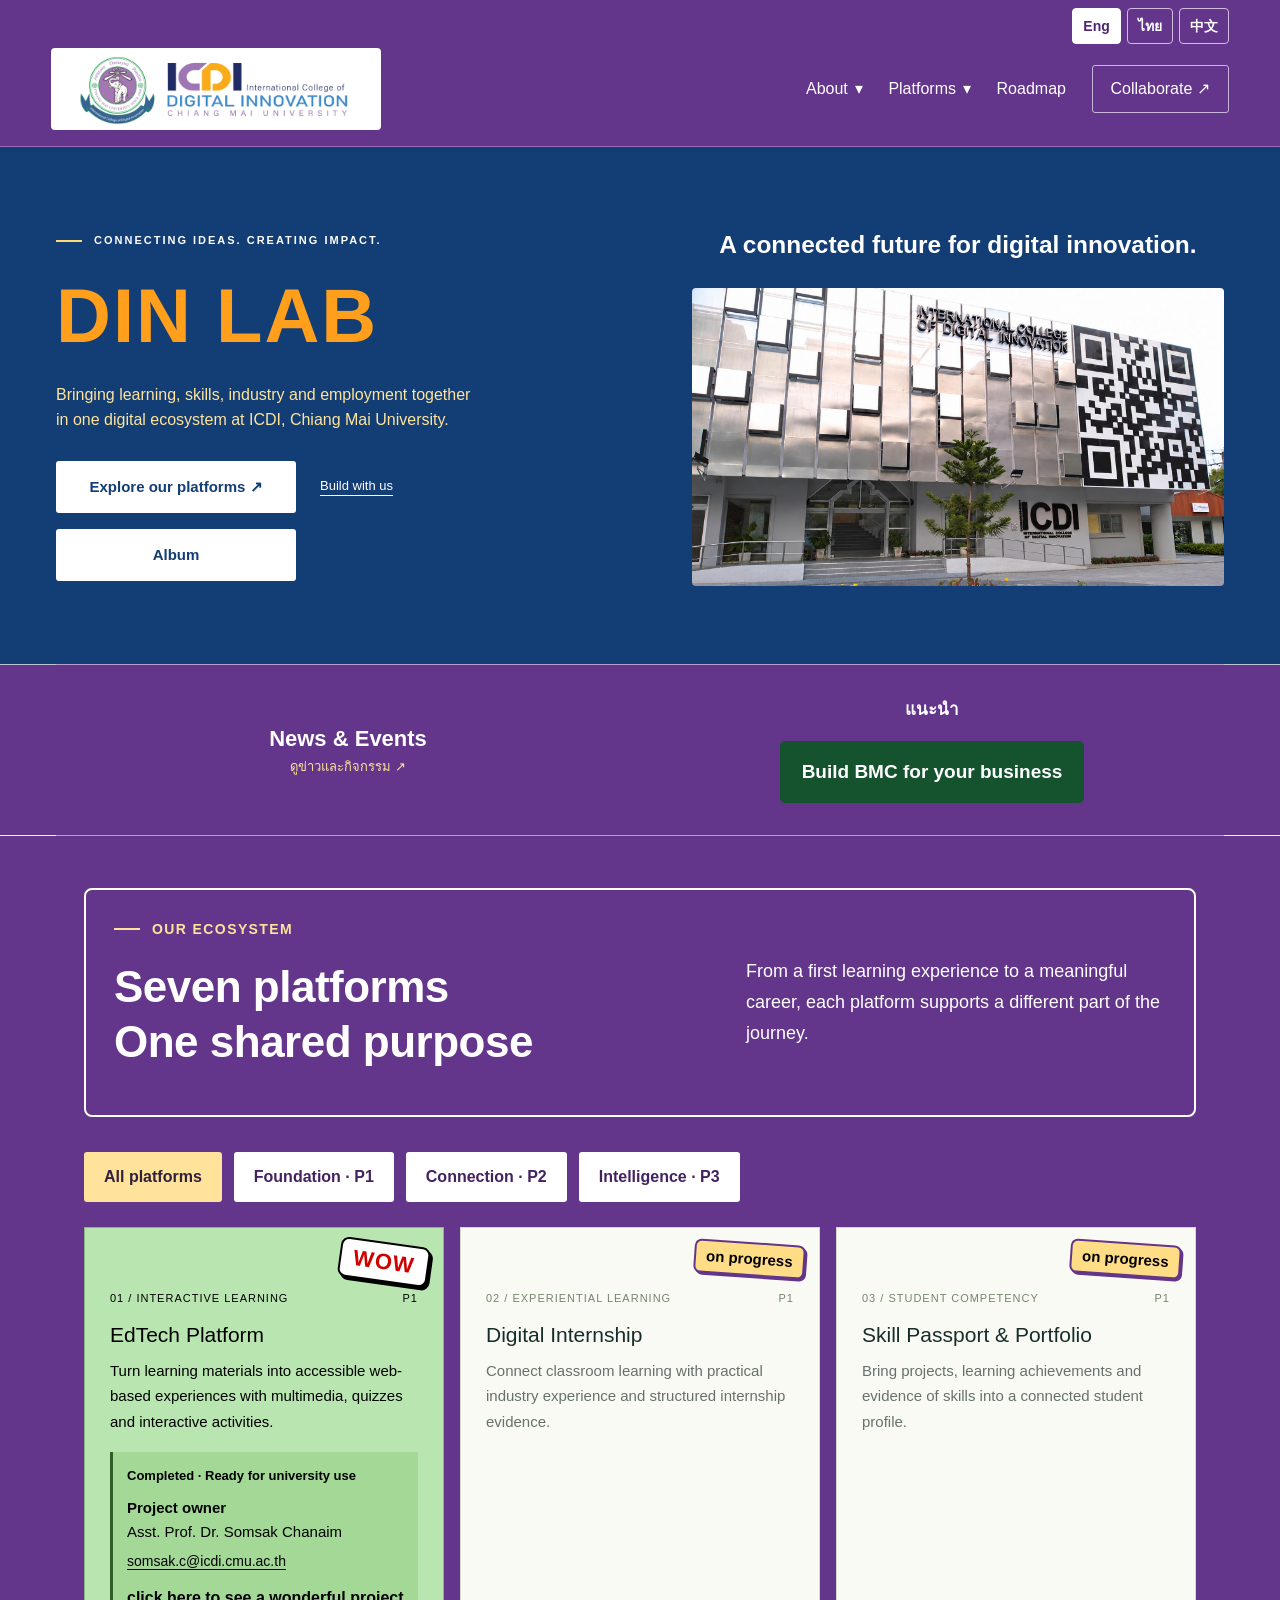
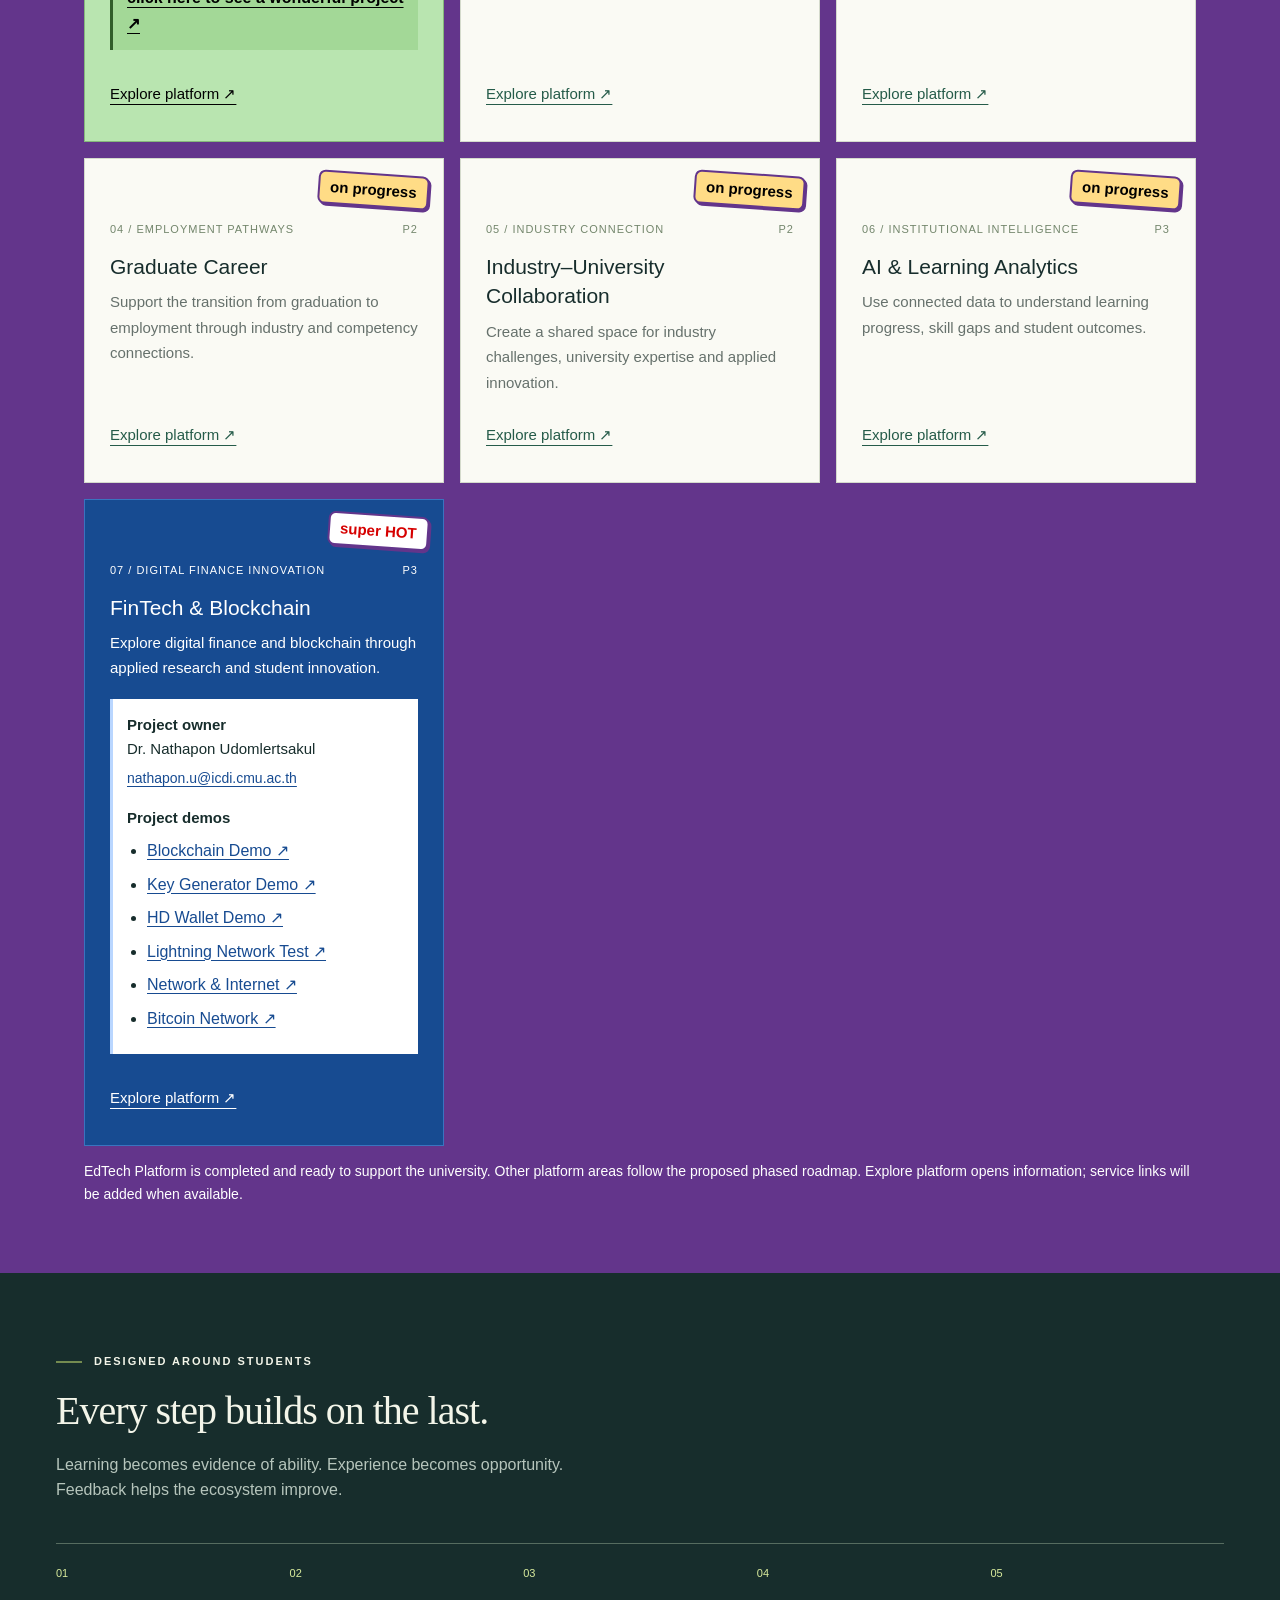
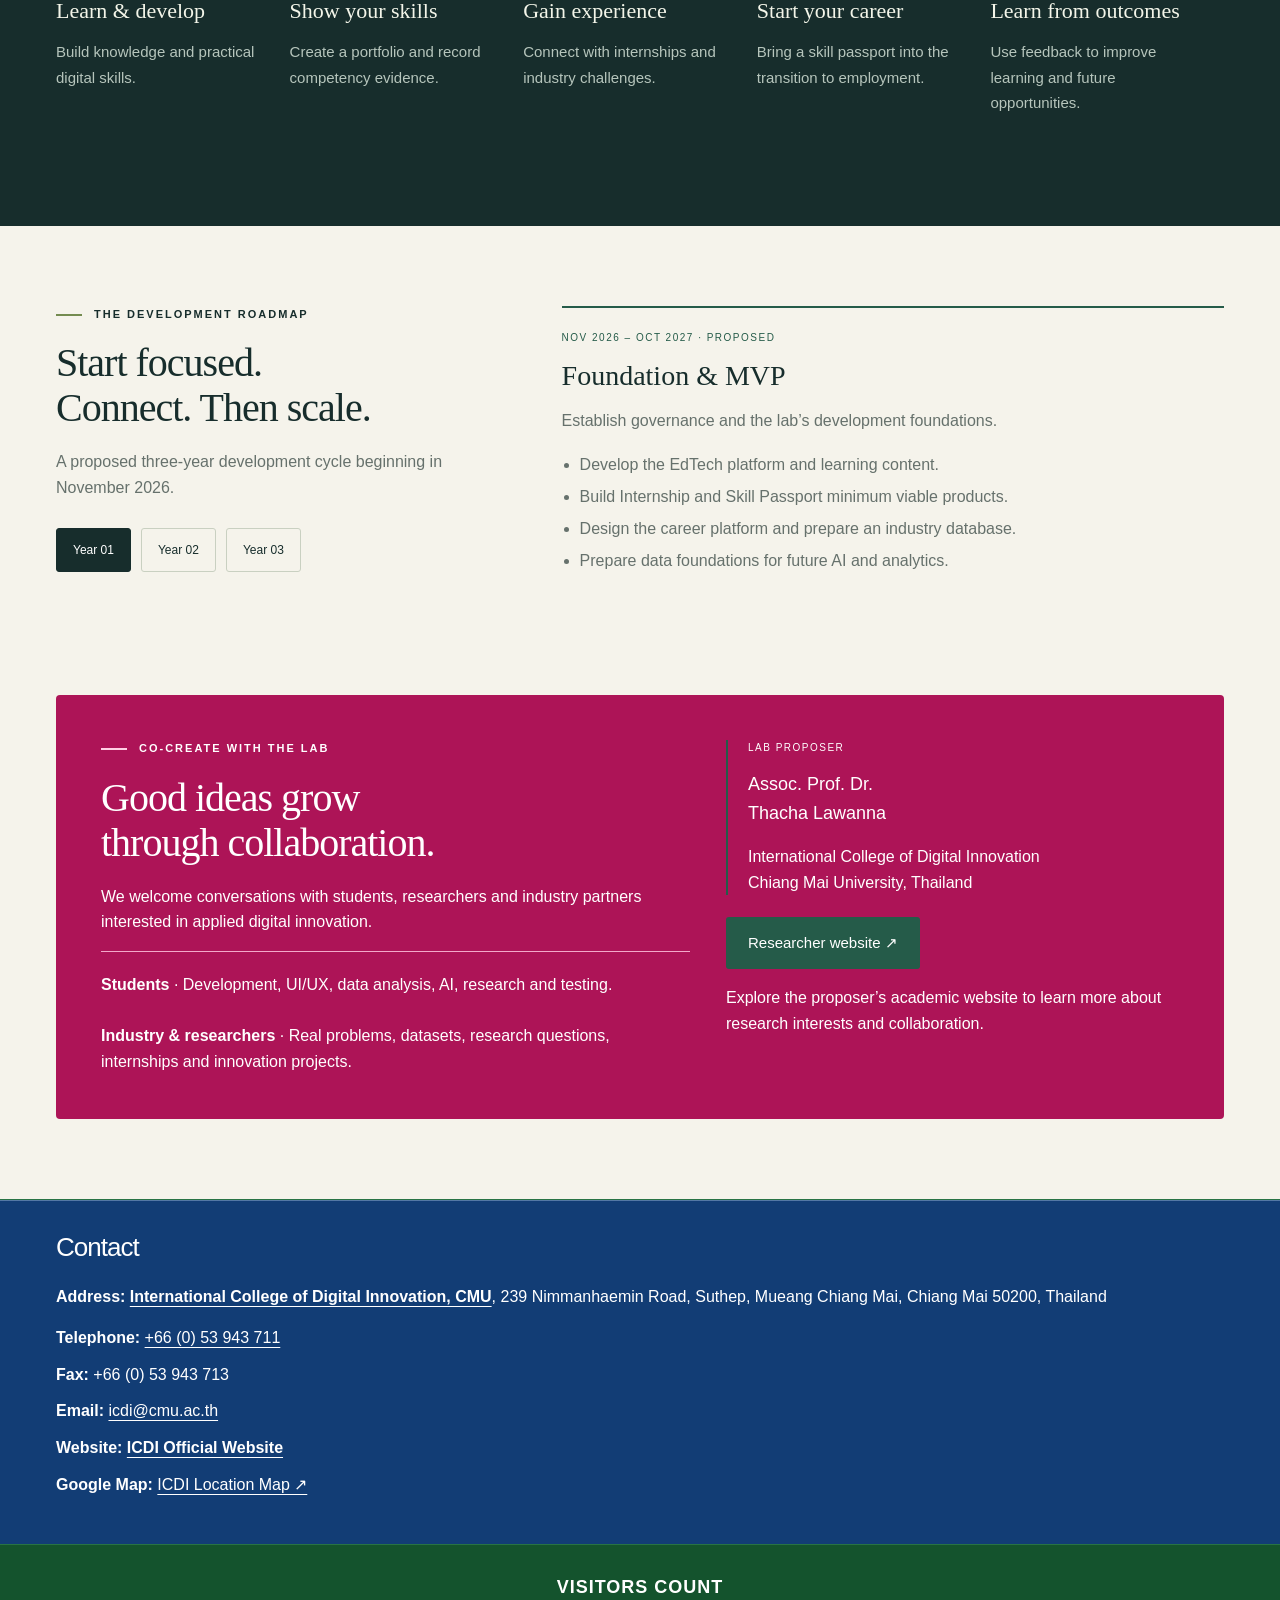
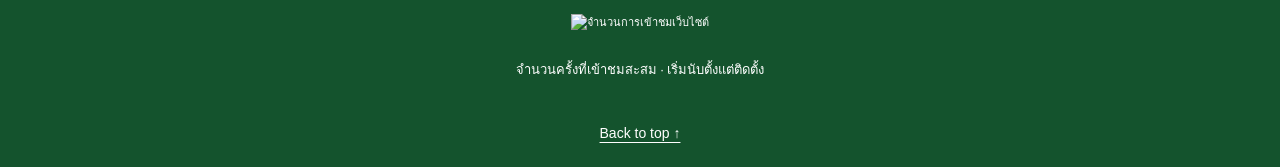
==== commit f780885b: "Style BMC button dark green and add recommended heading" ====
--- a/digital-innovation-lab/index.html
+++ b/digital-innovation-lab/index.html
@@ -345,8 +345,10 @@
 .bmc-cell-0{grid-area:1/1/3/3;}.bmc-cell-1{grid-area:1/3/2/5;}.bmc-cell-2{grid-area:2/3/3/5;}.bmc-cell-3{grid-area:1/5/3/7;}.bmc-cell-4{grid-area:1/7/2/9;}.bmc-cell-5{grid-area:2/7/3/9;}.bmc-cell-6{grid-area:1/9/3/11;}.bmc-cell-7{grid-area:3/1/4/6;}.bmc-cell-8{grid-area:3/6/4/11;}
 #bmc-dialog .bmc-cell textarea{border:0;background:#f6f8fa;font-size:14px;min-height:140px;height:calc(100% - 70px);}.bmc-cell-3 textarea{height:180px!important;}#bmc-dialog textarea[hidden],#bmc-dialog button[hidden]{display:none;}#bmc-generate{font-size:14px;padding:10px;margin-top:12px;}.bmc-toolbar{margin-top:20px;}
 @media(max-width:650px){.bmc-meta{grid-template-columns:1fr 1fr;}.bmc-canvas{min-width:0;display:flex;flex-direction:column;}.bmc-cell{min-height:180px;}.bmc-cell-3{order:-1;}#bmc-dialog .bmc-cell textarea{height:180px;}}
+
+.bmc-slot{flex-direction:column;align-items:center;gap:8px;}.bmc-recommend{color:#fff;font-size:18px;font-weight:700;line-height:1.4;}#bmc-open{background:#14532d;color:#fff;border-color:#14532d;}#bmc-open:hover,#bmc-open:focus-visible{background:#0d4021;border-color:#a7f3bd;color:#fff;}
 </style></head><body><a class="skip" href="#main">Skip to content</a><header><a class="brand" href="#"><img class="icdi-logo" src="[data-uri]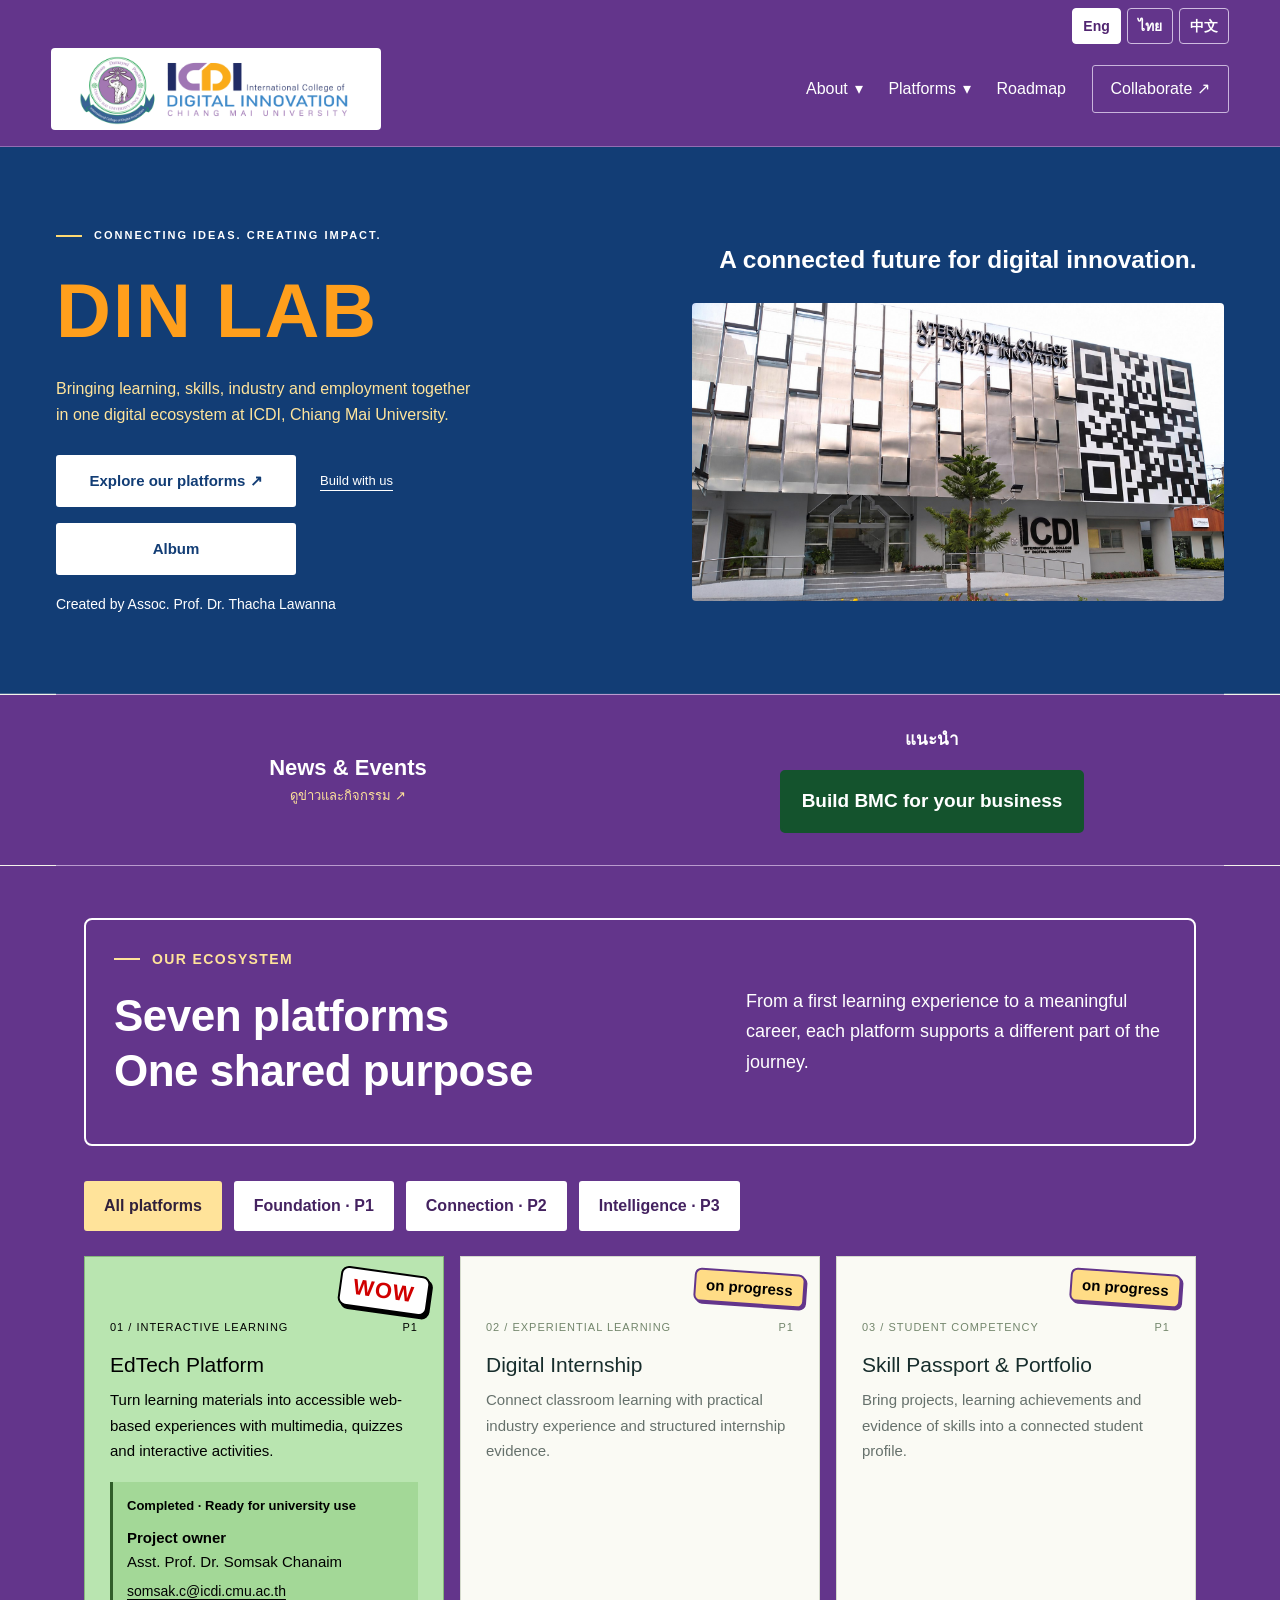
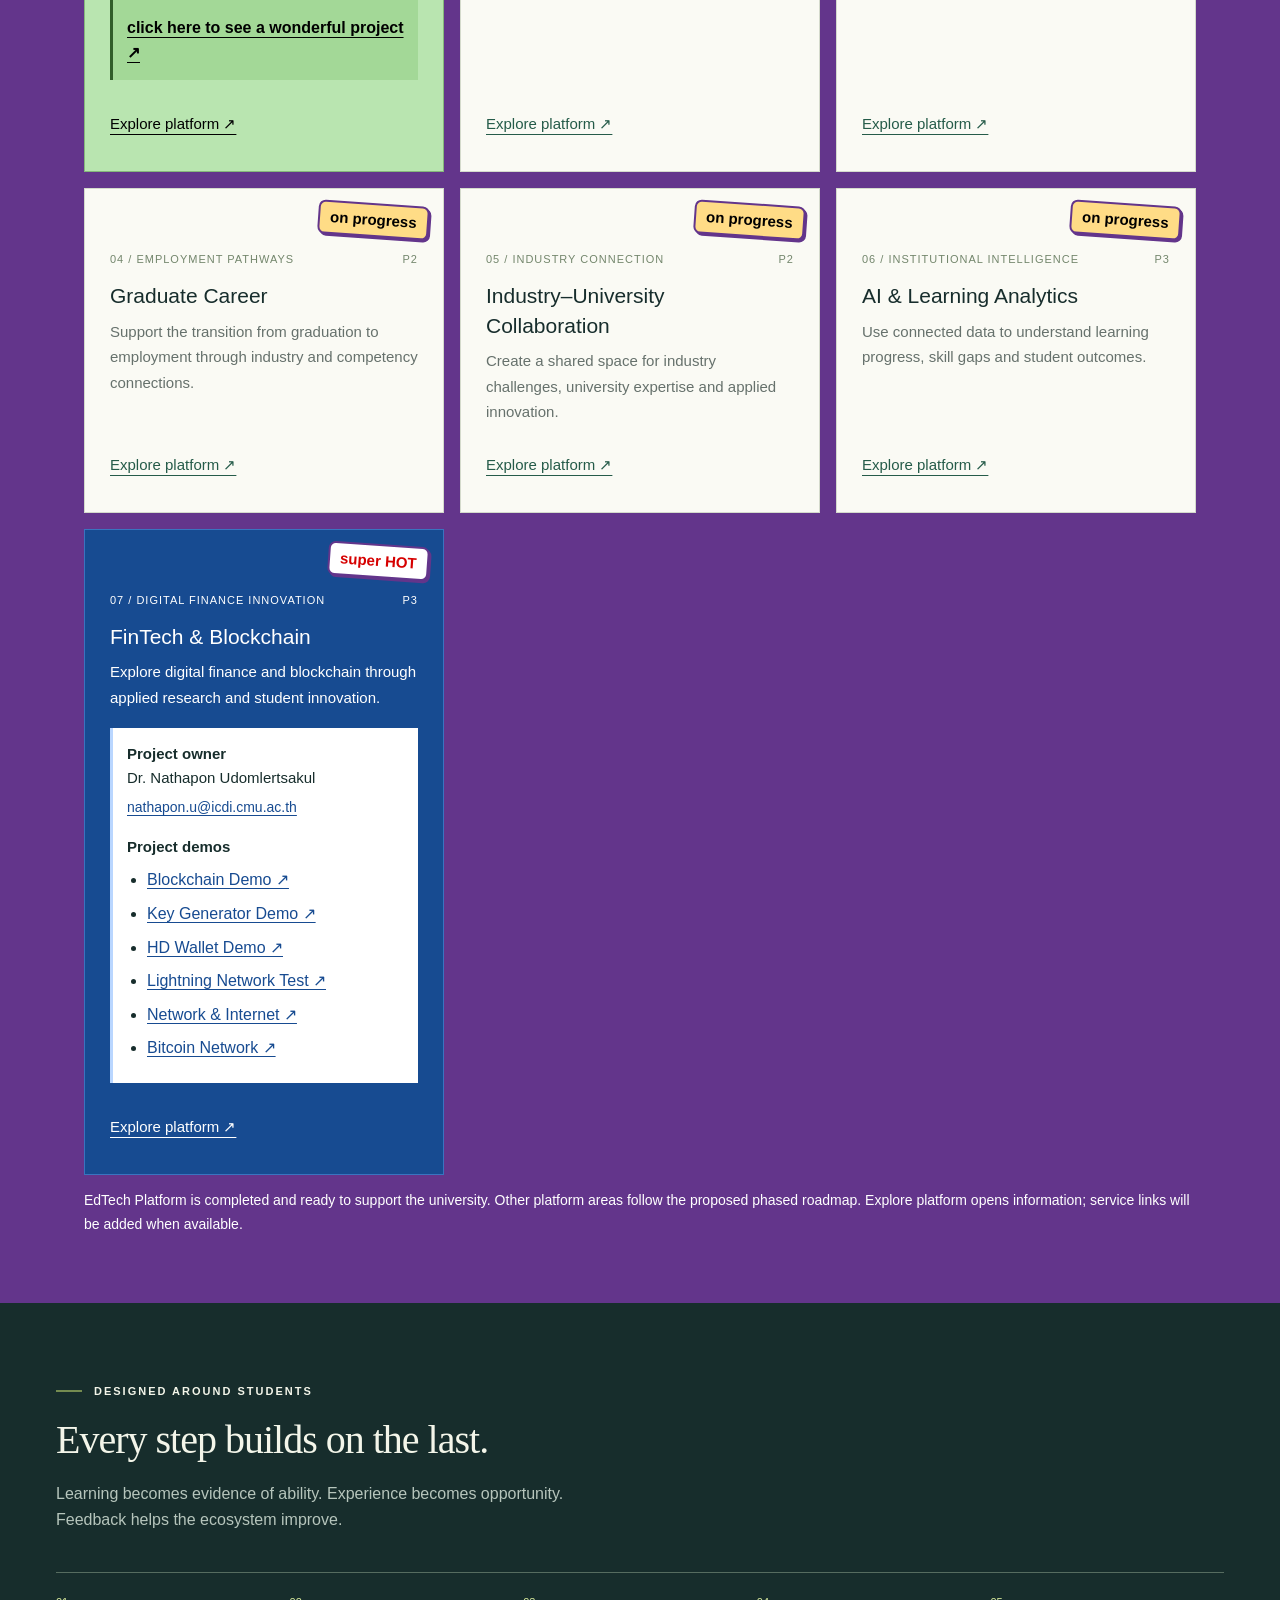
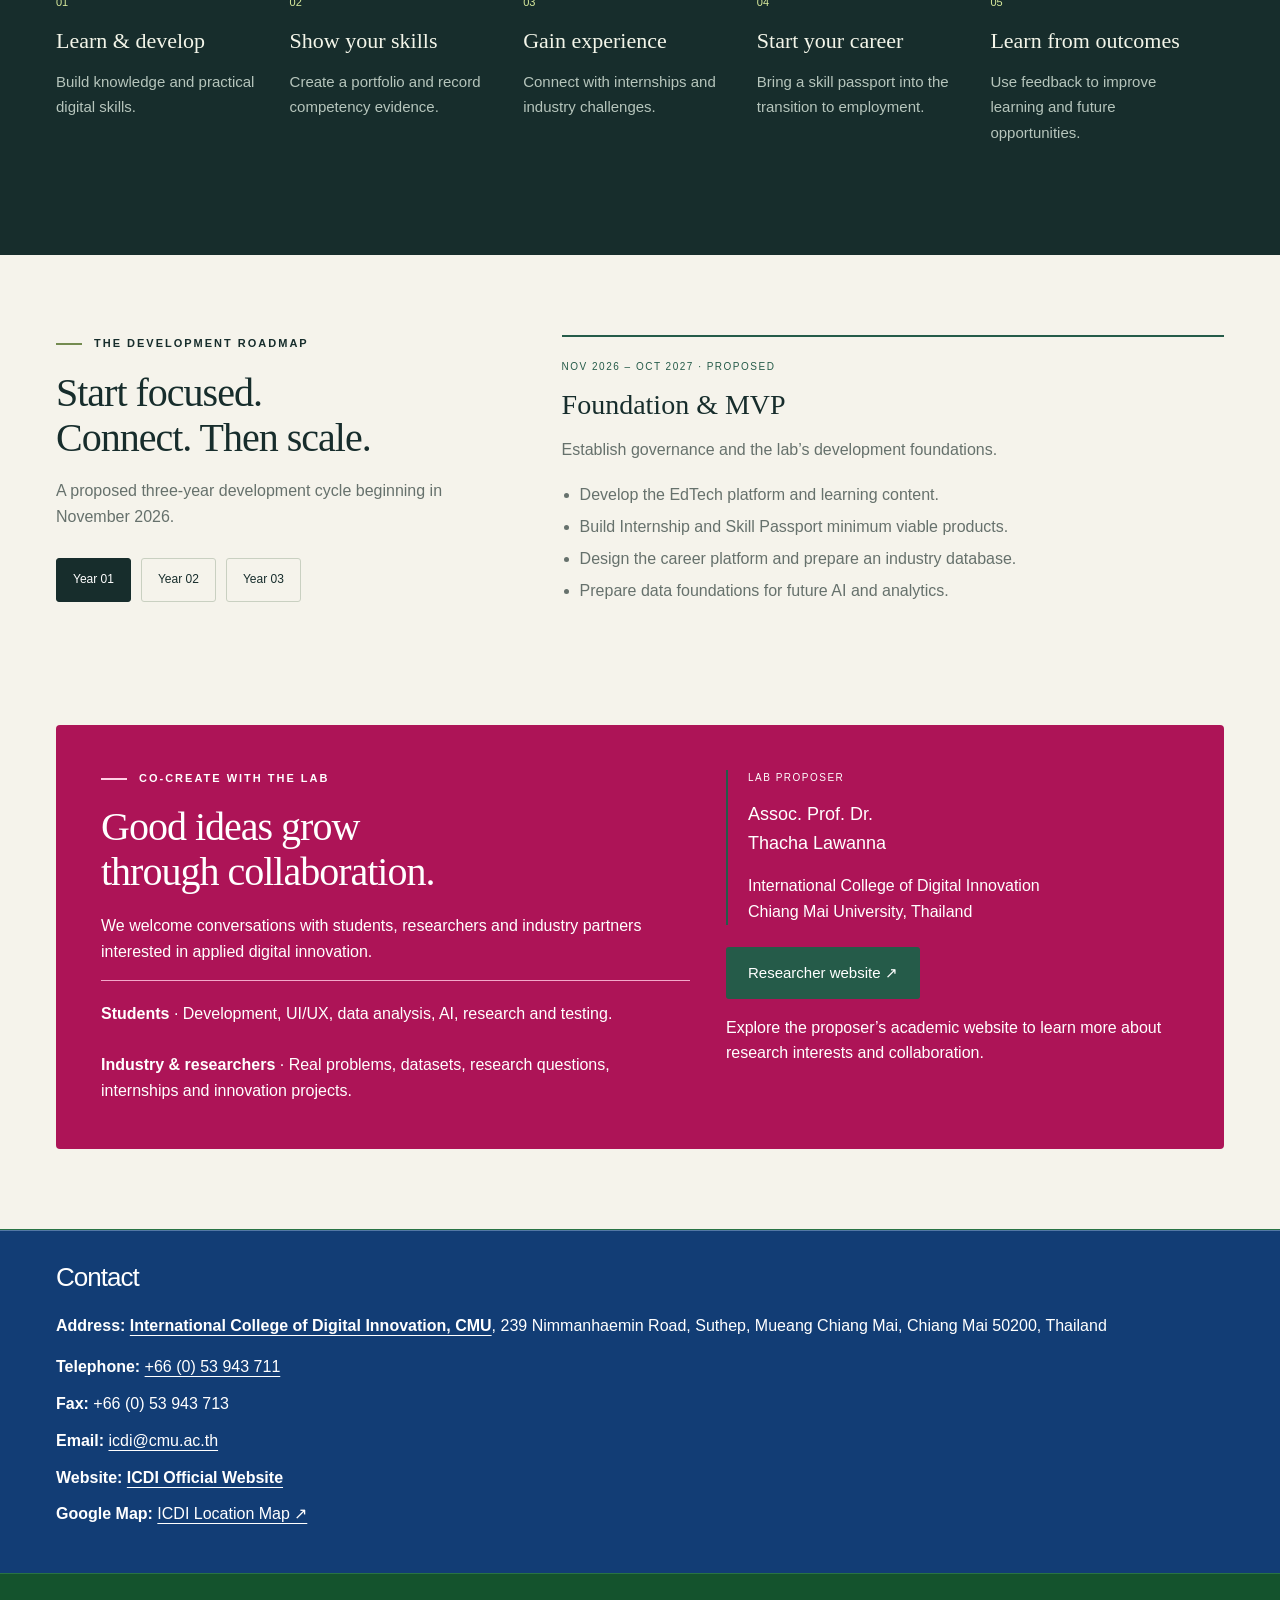
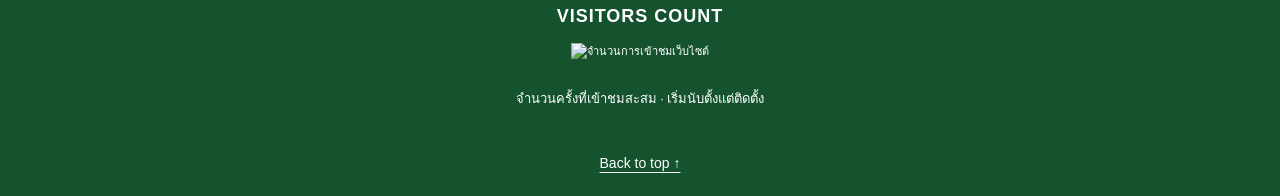
==== commit 33847fbd: "Add creator credit beneath Album button in hero" ====
--- a/digital-innovation-lab/index.html
+++ b/digital-innovation-lab/index.html
@@ -347,8 +347,12 @@
 @media(max-width:650px){.bmc-meta{grid-template-columns:1fr 1fr;}.bmc-canvas{min-width:0;display:flex;flex-direction:column;}.bmc-cell{min-height:180px;}.bmc-cell-3{order:-1;}#bmc-dialog .bmc-cell textarea{height:180px;}}
 
 .bmc-slot{flex-direction:column;align-items:center;gap:8px;}.bmc-recommend{color:#fff;font-size:18px;font-weight:700;line-height:1.4;}#bmc-open{background:#14532d;color:#fff;border-color:#14532d;}#bmc-open:hover,#bmc-open:focus-visible{background:#0d4021;border-color:#a7f3bd;color:#fff;}
+
+.bmc-toolbar{display:flex;flex-wrap:wrap;align-items:center;gap:12px;}#bmc-clear{background:#fff;color:#a11919;border:1px solid #a11919;}#bmc-clear:hover{background:#fff0f0;}
+
+.hero .creator-credit{color:#fff;font-family:Arial,sans-serif;font-size:14px;line-height:1.6;margin:18px 0 0;overflow-wrap:anywhere;}
 </style></head><body><a class="skip" href="#main">Skip to content</a><header><a class="brand" href="#"><img class="icdi-logo" src="[data-uri]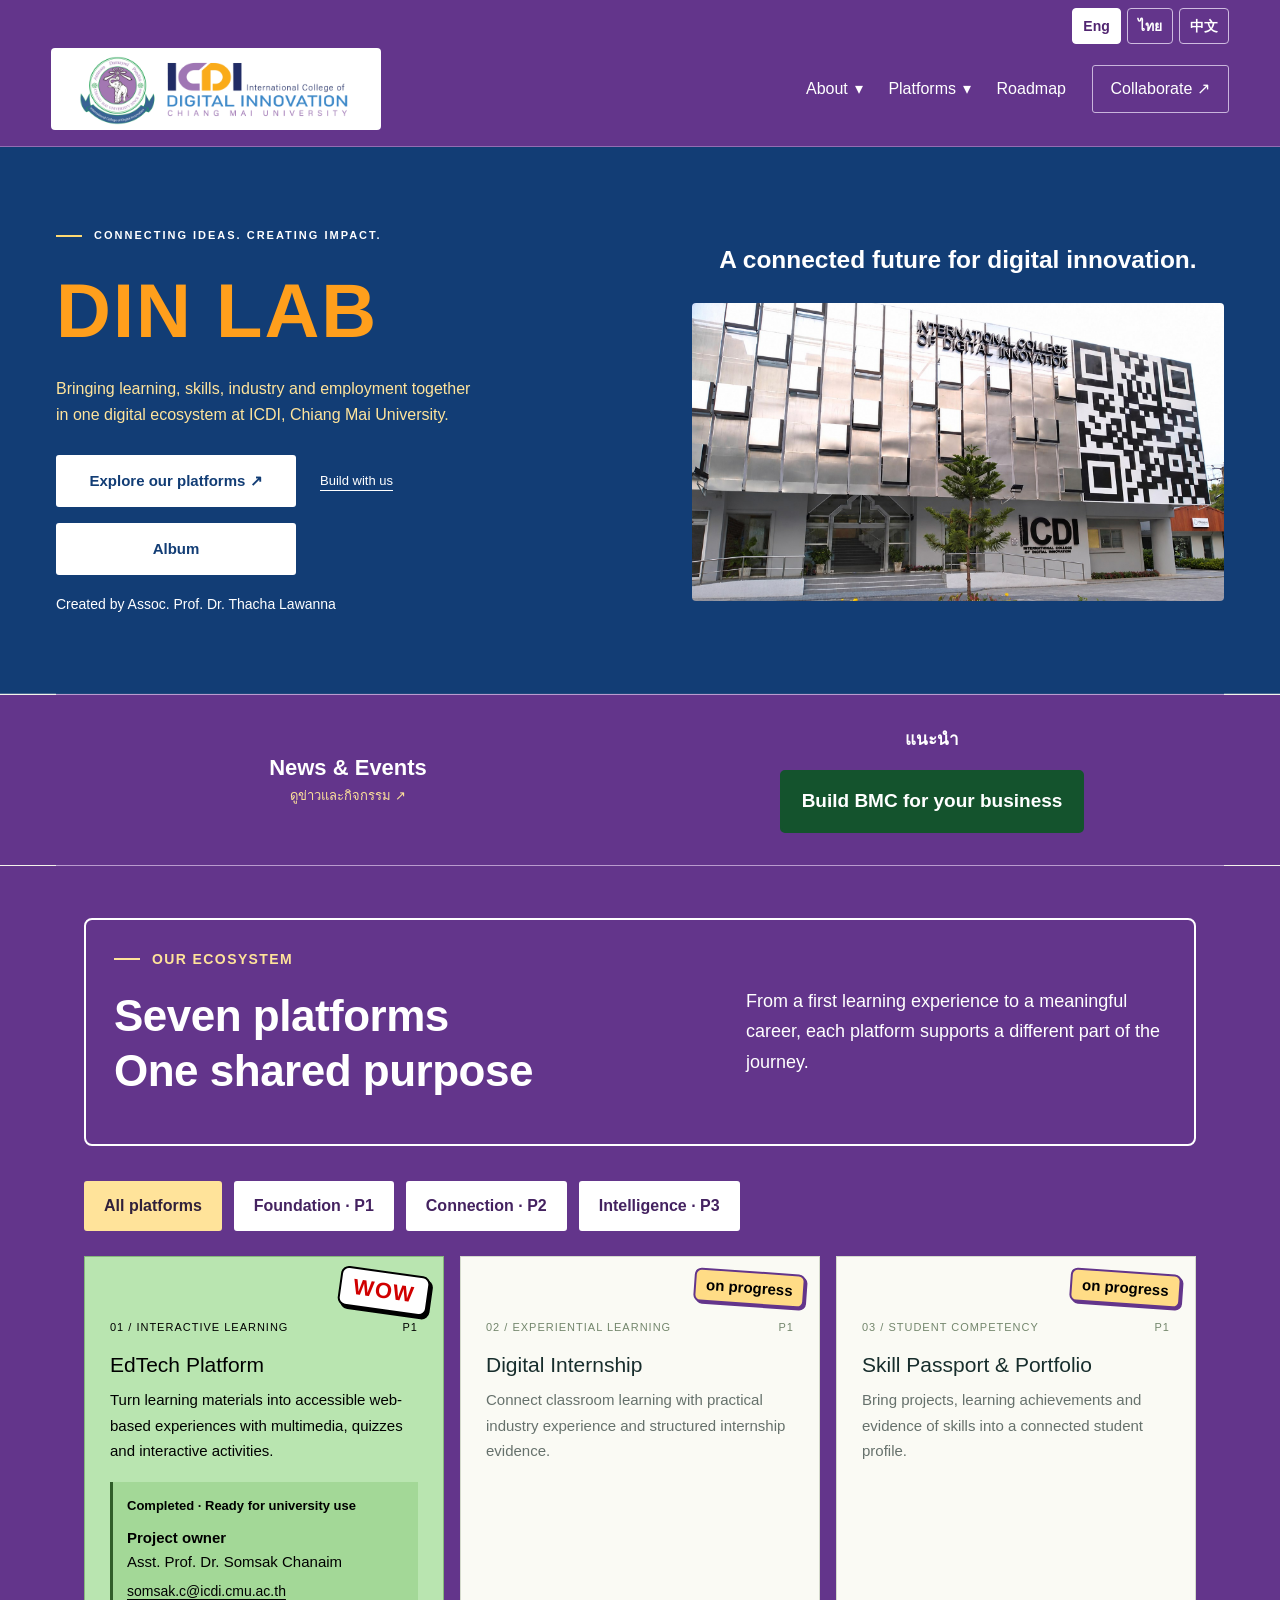
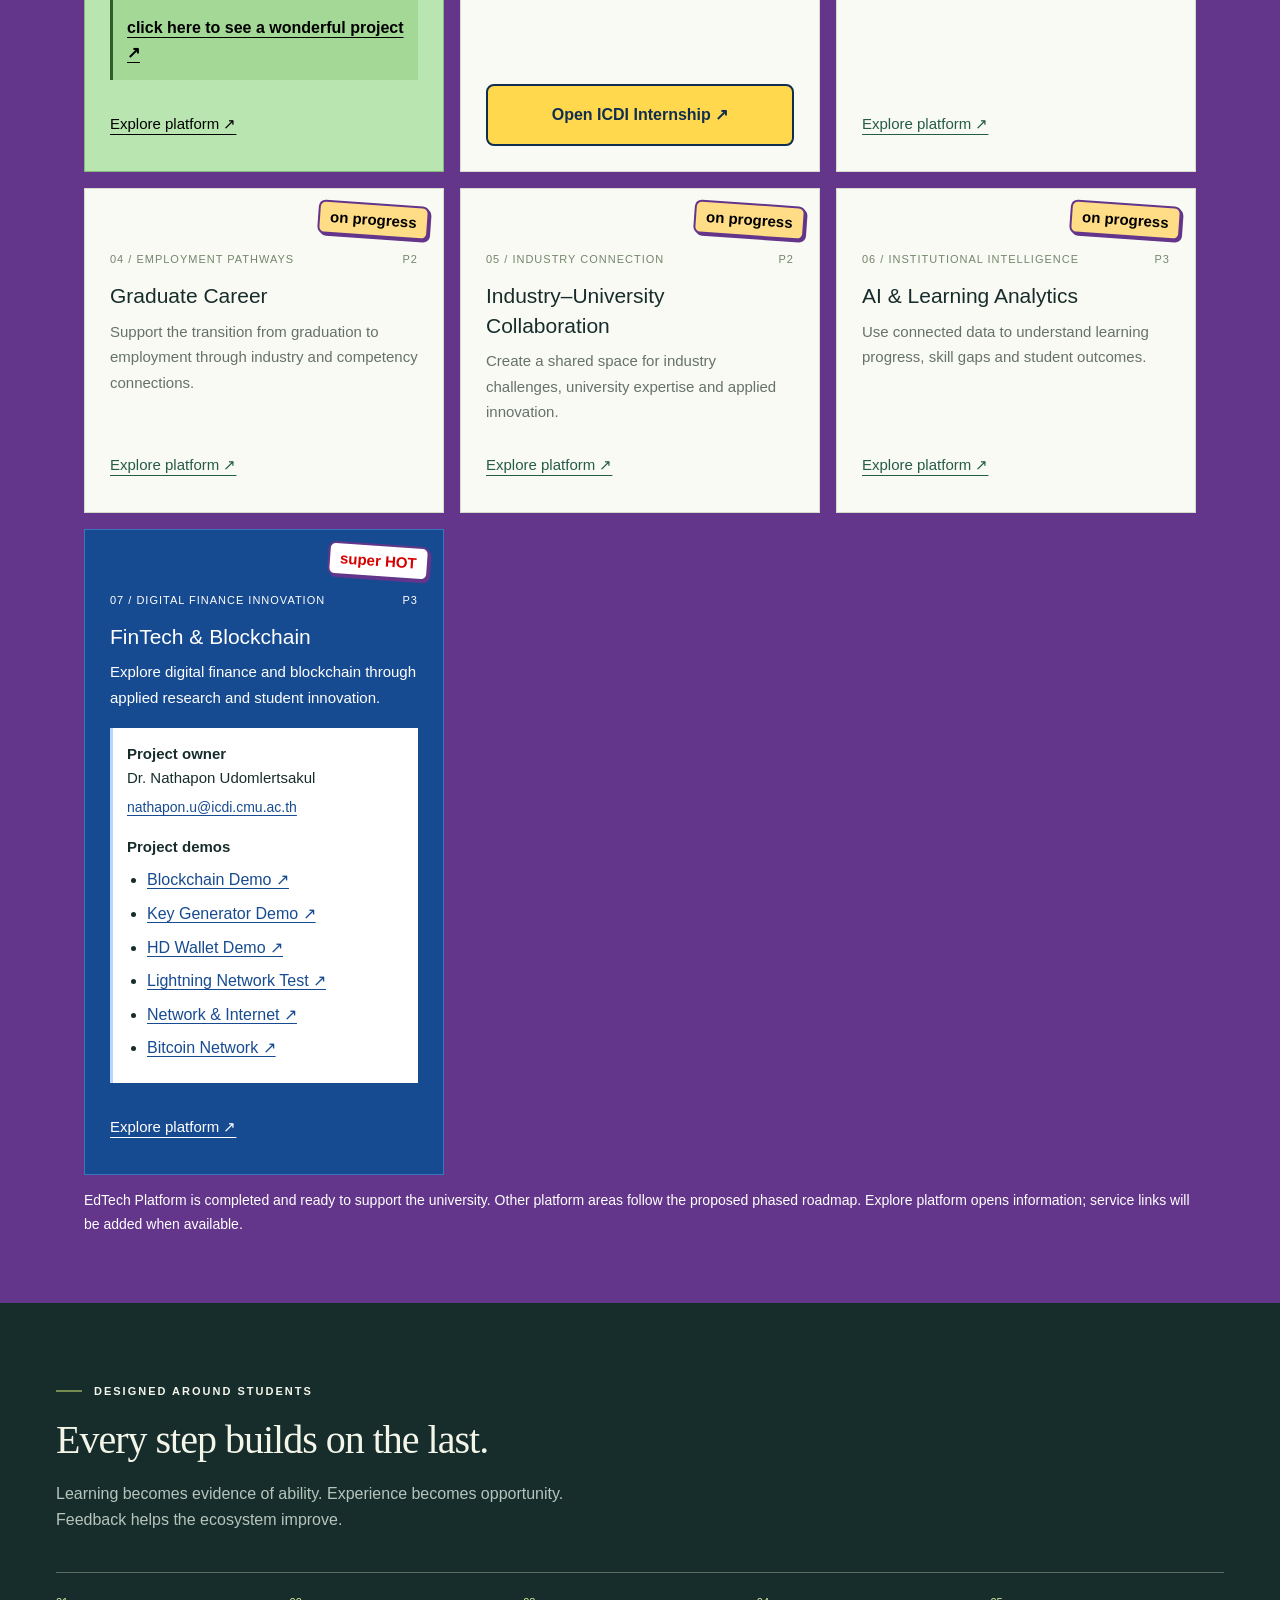
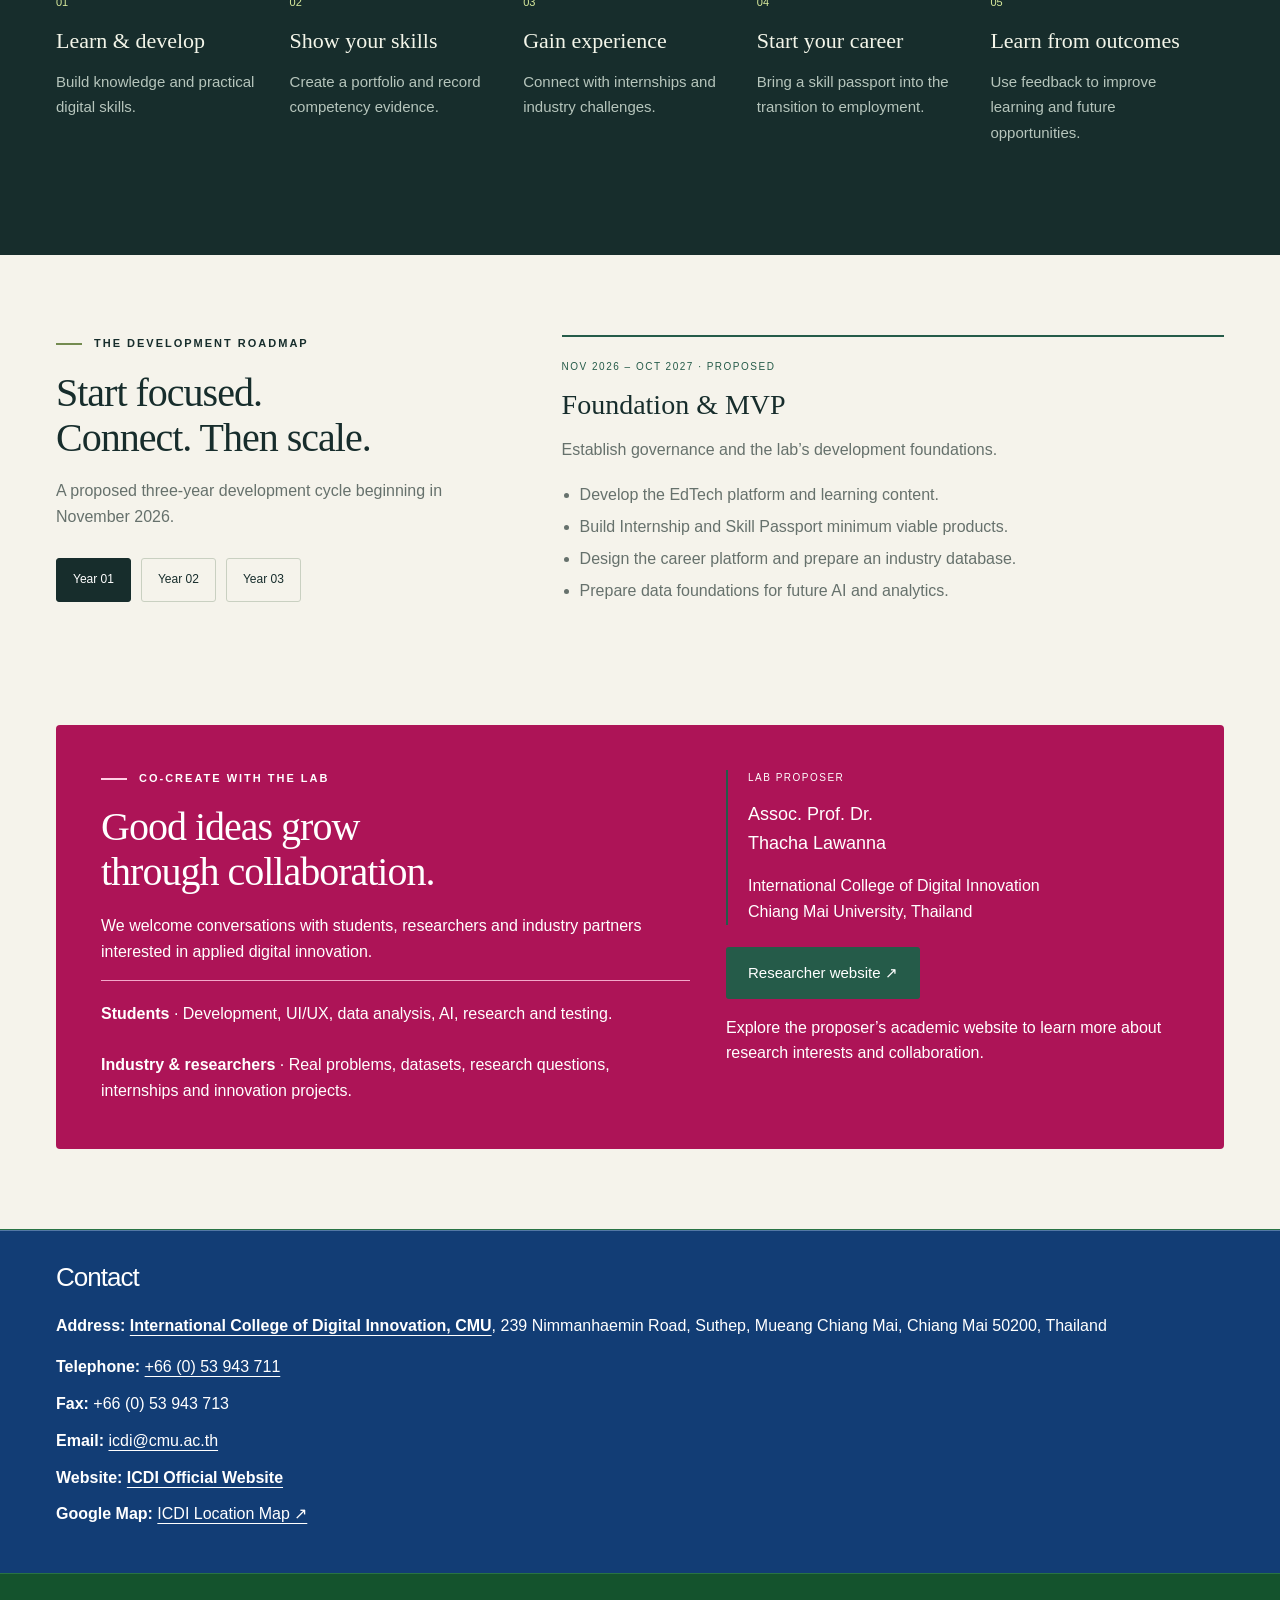
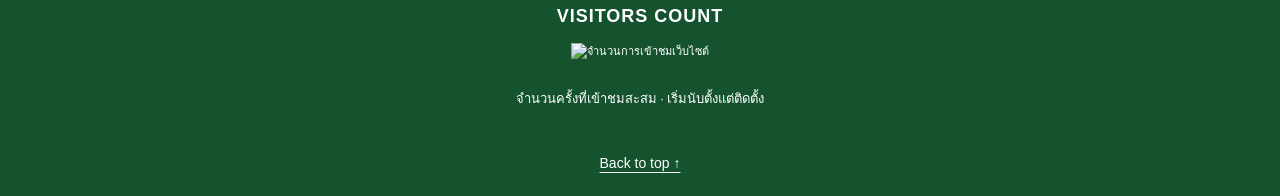
==== commit 8497fa42: "Make ICDI Internship link a clearly labeled yellow button" ====
--- a/digital-innovation-lab/index.html
+++ b/digital-innovation-lab/index.html
@@ -359,7 +359,7 @@
 <section id="collaborate" style="padding-top:0"><div class="collab"><div><div class="eyebrow">Co-create with the lab</div><h2>Good ideas grow<br>through collaboration.</h2><p>We welcome conversations with students, researchers and industry partners interested in applied digital innovation.</p><div class="roles"><strong>Students</strong> · Development, UI/UX, data analysis, AI, research and testing.<br><br><strong>Industry & researchers</strong> · Real problems, datasets, research questions, internships and innovation projects.</div></div><div><div class="person"><div class="tag">LAB PROPOSER</div><h3>Assoc. Prof. Dr.<br>Thacha Lawanna</h3><p>International College of Digital Innovation<br>Chiang Mai University, Thailand</p></div><div class="contact"><a class="btn" href="https://thacha-icdi.github.io/academic-website/" target="_blank" rel="noopener">Researcher website ↗</a></div><p class="note">Explore the proposer’s academic website to learn more about research interests and collaboration.</p></div></div></section></div></main><footer><section id="contact" aria-labelledby="contact-title"><div class="wrap"><h2 id="contact-title">Contact</h2><address><p><strong>Address:</strong> <a href="https://www.icdi.cmu.ac.th/About/Contact" target="_blank" rel="noopener noreferrer"><strong>International College of Digital Innovation, CMU</strong></a>, 239 Nimmanhaemin Road, Suthep, Mueang Chiang Mai, Chiang Mai 50200, Thailand</p><ul><li><strong>Telephone:</strong> <a href="tel:+6653943711">+66 (0) 53 943 711</a></li><li><strong>Fax:</strong> +66 (0) 53 943 713</li><li><strong>Email:</strong> <a href="mailto:icdi@cmu.ac.th">icdi@cmu.ac.th</a></li><li><strong>Website:</strong> <a href="https://www.icdi.cmu.ac.th/" target="_blank" rel="noopener noreferrer"><strong>ICDI Official Website</strong></a></li><li><strong>Google Map:</strong> <a href="https://www.google.com/maps/search/?api=1&amp;query=International+College+of+Digital+Innovation+Chiang+Mai+University" target="_blank" rel="noopener noreferrer">ICDI Location Map ↗</a></li></ul></address></div></section><div id="visitor-counter" aria-label="Website visit counter"><div class="visitor-title">VISITORS COUNT</div><img src="https://hits.sh/thacha-icdi.github.io/academic-website/digital-innovation-lab.svg?label=Visits&amp;color=63358b&amp;labelColor=123d75&amp;style=for-the-badge" alt="จำนวนการเข้าชมเว็บไซต์" height="36" referrerpolicy="no-referrer"><p>จำนวนครั้งที่เข้าชมสะสม · เริ่มนับตั้งแต่ติดตั้ง</p></div><div class="footer-back-to-top"><a href="#">Back to top ↑</a></div></footer><dialog id="detail"><button class="close" aria-label="Close details">×</button><div class="tag" id="dtag"></div><h2 id="dtitle"></h2><p id="dtext"></p><button class="btn" id="done">Back to platforms</button></dialog>
 <script>
 const platforms=[['EdTech Platform','Interactive learning','p1','Turn learning materials into accessible web-based experiences with multimedia, quizzes and interactive activities.','Project owner: Asst. Prof. Dr. Somsak Chanaim. Email: somsak.c@icdi.cmu.ac.th. The EdTech Platform is completed and ready to support the university. It provides web-based learning experiences with multimedia, quizzes and interactive activities.'],['Digital Internship','Experiential learning','p1','Connect classroom learning with practical industry experience and structured internship evidence.','The proposed platform supports internship discovery, placement information, assessment and links to student competency records.'],['Skill Passport & Portfolio','Student competency','p1','Bring projects, learning achievements and evidence of skills into a connected student profile.','A proposed central record links learning, portfolios and internship outcomes, helping students demonstrate the development of their abilities.'],['Graduate Career','Employment pathways','p2','Support the transition from graduation to employment through industry and competency connections.','The roadmap proposes career information, employer opportunities and matching informed by student skills, alongside graduate outcome feedback.'],['Industry–University Collaboration','Industry connection','p2','Create a shared space for industry challenges, university expertise and applied innovation.','Proposed activities include a partner database, collaborative projects, internship opportunities and joint research around real industry needs.'],['AI & Learning Analytics','Institutional intelligence','p3','Use connected data to understand learning progress, skill gaps and student outcomes.','The roadmap begins with data preparation and integration, then progresses toward analytics and recommendations. Data governance and responsible access are foundational design requirements.'],['FinTech & Blockchain','Digital finance innovation','p3','Explore digital finance and blockchain through applied research and student innovation.','This proposed research platform creates space for experiments and prototypes in financial technology. Its development follows the foundation and integration priorities.']];
-const cards=document.getElementById('cards');platforms.forEach((p,i)=>{let article=document.createElement('article');article.className='card';article.dataset.group=p[2];if(i===0)article.classList.add('edtech-card');if(i===6)article.classList.add('fintech-card');article.innerHTML=`<div class="cardtop"><span>0${i+1} / ${p[1]}</span><span>${p[2].toUpperCase()}</span></div><h3>${p[0]}</h3><p>${p[3]}</p>${i===0?'<div class="platform-owner"><span class="ready-status">Completed · Ready for university use</span><strong>Project owner</strong><span>Asst. Prof. Dr. Somsak Chanaim</span><a class="owner-email" href="mailto:somsak.c@icdi.cmu.ac.th">somsak.c@icdi.cmu.ac.th</a><a class="edtech-project-link" href="https://myweb.cmu.ac.th/somsak.chanaim/888152/" target="_blank" rel="noopener noreferrer">click here to see a wonderful project ↗</a></div>':i===6?'<div class="platform-owner fintech-owner"><strong>Project owner</strong><span>Dr. Nathapon Udomlertsakul</span><a class="owner-email" href="mailto:nathapon.u@icdi.cmu.ac.th">nathapon.u@icdi.cmu.ac.th</a><strong class="project-links-title">Project demos</strong><ul class="fintech-project-links"><li><a href="https://icdi-blockchain-demo.streamlit.app/" target="_blank" rel="noopener noreferrer">Blockchain Demo ↗</a></li><li><a href="https://icdi-key-generator-demo.streamlit.app/" target="_blank" rel="noopener noreferrer">Key Generator Demo ↗</a></li><li><a href="https://icdi-hd-wallet-demo.streamlit.app/" target="_blank" rel="noopener noreferrer">HD Wallet Demo ↗</a></li><li><a href="https://lightning-network-test.streamlit.app/" target="_blank" rel="noopener noreferrer">Lightning Network Test ↗</a></li><li><a href="https://kinshalalala.github.io/Network-Internet/" target="_blank" rel="noopener noreferrer">Network & Internet ↗</a></li><li><a href="https://kinshalalala.github.io/Bitcoin-Network/" target="_blank" rel="noopener noreferrer">Bitcoin Network ↗</a></li></ul></div>':''}<button data-index="${i}">Explore platform ↗</button>`;cards.append(article)});
+const cards=document.getElementById('cards');platforms.forEach((p,i)=>{let article=document.createElement('article');article.className='card';article.dataset.group=p[2];if(i===0)article.classList.add('edtech-card');if(i===6)article.classList.add('fintech-card');article.innerHTML=`<div class="cardtop"><span>0${i+1} / ${p[1]}</span><span>${p[2].toUpperCase()}</span></div><h3>${p[0]}</h3><p>${p[3]}</p>${i===0?'<div class="platform-owner"><span class="ready-status">Completed · Ready for university use</span><strong>Project owner</strong><span>Asst. Prof. Dr. Somsak Chanaim</span><a class="owner-email" href="mailto:somsak.c@icdi.cmu.ac.th">somsak.c@icdi.cmu.ac.th</a><a class="edtech-project-link" href="https://myweb.cmu.ac.th/somsak.chanaim/888152/" target="_blank" rel="noopener noreferrer">click here to see a wonderful project ↗</a></div>':i===6?'<div class="platform-owner fintech-owner"><strong>Project owner</strong><span>Dr. Nathapon Udomlertsakul</span><a class="owner-email" href="mailto:nathapon.u@icdi.cmu.ac.th">nathapon.u@icdi.cmu.ac.th</a><strong class="project-links-title">Project demos</strong><ul class="fintech-project-links"><li><a href="https://icdi-blockchain-demo.streamlit.app/" target="_blank" rel="noopener noreferrer">Blockchain Demo ↗</a></li><li><a href="https://icdi-key-generator-demo.streamlit.app/" target="_blank" rel="noopener noreferrer">Key Generator Demo ↗</a></li><li><a href="https://icdi-hd-wallet-demo.streamlit.app/" target="_blank" rel="noopener noreferrer">HD Wallet Demo ↗</a></li><li><a href="https://lightning-network-test.streamlit.app/" target="_blank" rel="noopener noreferrer">Lightning Network Test ↗</a></li><li><a href="https://kinshalalala.github.io/Network-Internet/" target="_blank" rel="noopener noreferrer">Network & Internet ↗</a></li><li><a href="https://kinshalalala.github.io/Bitcoin-Network/" target="_blank" rel="noopener noreferrer">Bitcoin Network ↗</a></li></ul></div>':''}${i===1?'<a class="internship-platform-link" href="https://thacha-icdi.github.io/academic-website/icdi-internship/?v=8" target="_blank" rel="noopener noreferrer" style="margin-top:auto;align-self:stretch;display:block;background:#ffd84d;color:#102f50;font-size:16px;font-weight:700;padding:16px 14px;border:2px solid #102f50;border-radius:8px;text-align:center;text-decoration:none">Open ICDI Internship ↗</a>':`<button data-index="${i}">Explore platform ↗</button>`}`;cards.append(article)});
 document.querySelectorAll('[data-filter]').forEach(b=>b.onclick=()=>{document.querySelectorAll('[data-filter]').forEach(x=>{x.classList.toggle('active',x===b);x.setAttribute('aria-pressed',x===b)});document.querySelectorAll('.card').forEach(c=>c.hidden=b.dataset.filter!=='all'&&c.dataset.group!==b.dataset.filter);document.querySelectorAll('.card').forEach(c=>c.style.display=c.hidden?'none':'flex')});
 const dialog=document.getElementById('detail');cards.addEventListener('click',e=>{const b=e.target.closest('button');if(!b)return;let p=platforms[b.dataset.index];document.getElementById('dtag').textContent=p[1]+' / '+p[2].toUpperCase();document.getElementById('dtitle').textContent=p[0];document.getElementById('dtext').textContent=p[4];dialog.showModal()});document.querySelector('.close').onclick=()=>dialog.close();document.getElementById('done').onclick=()=>dialog.close();dialog.onclick=e=>{if(e.target===dialog){let r=dialog.getBoundingClientRect();if(e.clientX<r.left||e.clientX>r.right||e.clientY<r.top||e.clientY>r.bottom)dialog.close()}};
 const road=[['NOV 2026 – OCT 2027','Foundation & MVP','Establish governance and the lab’s development foundations.',['Develop the EdTech platform and learning content.','Build Internship and Skill Passport minimum viable products.','Design the career platform and prepare an industry database.','Prepare data foundations for future AI and analytics.']],['NOV 2027 – OCT 2028','Integration & intelligence','Connect the core platforms and make data useful.',['Link EdTech and Internship with the Skill Passport.','Develop the Graduate Career minimum viable product.','Develop the Industry–University Collaboration platform.','Introduce analytics across connected learning and skill data.']],['NOV 2028 – OCT 2029','Scaling & ecosystem','Bring the student journey into a connected ecosystem.',['Integrate the platforms around a unified student digital profile.','Develop AI-supported recommendations.','Extend collaboration and platform adoption.','Evaluate outcomes and improve the ecosystem.']]];
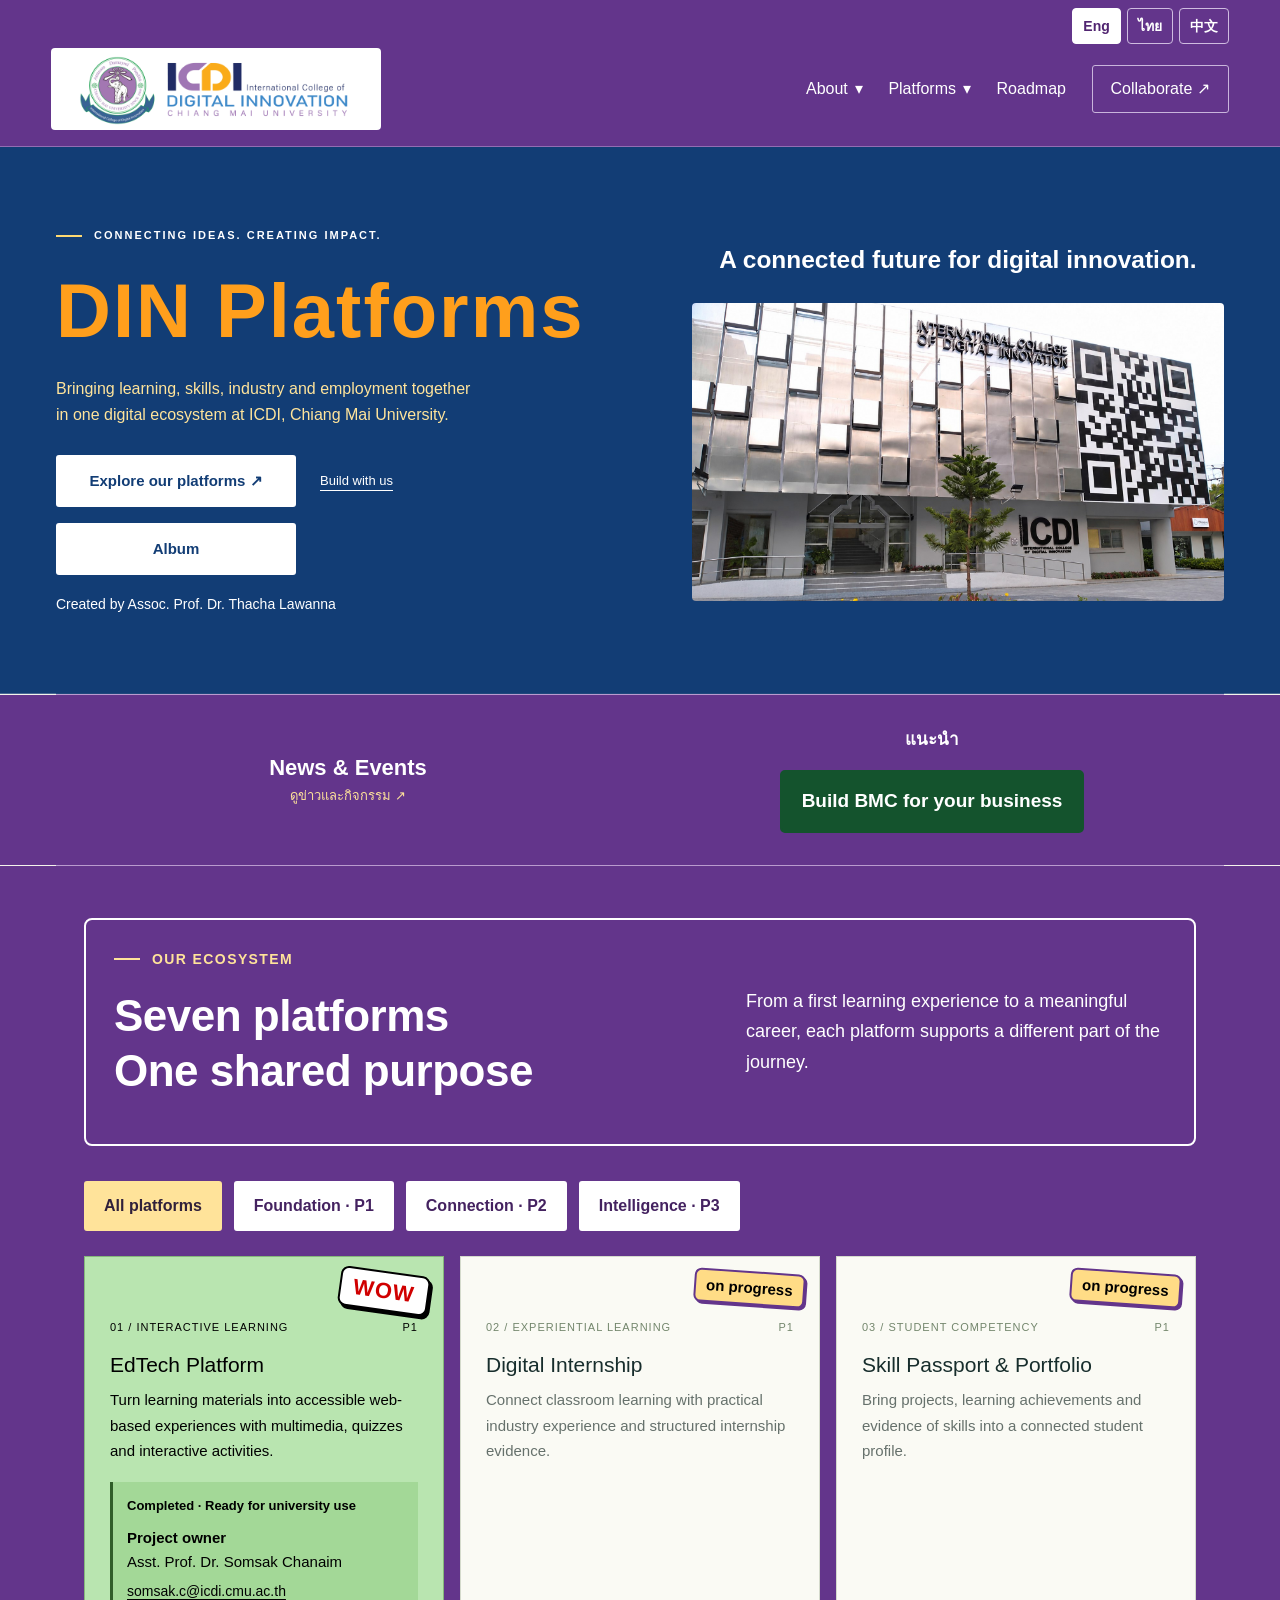
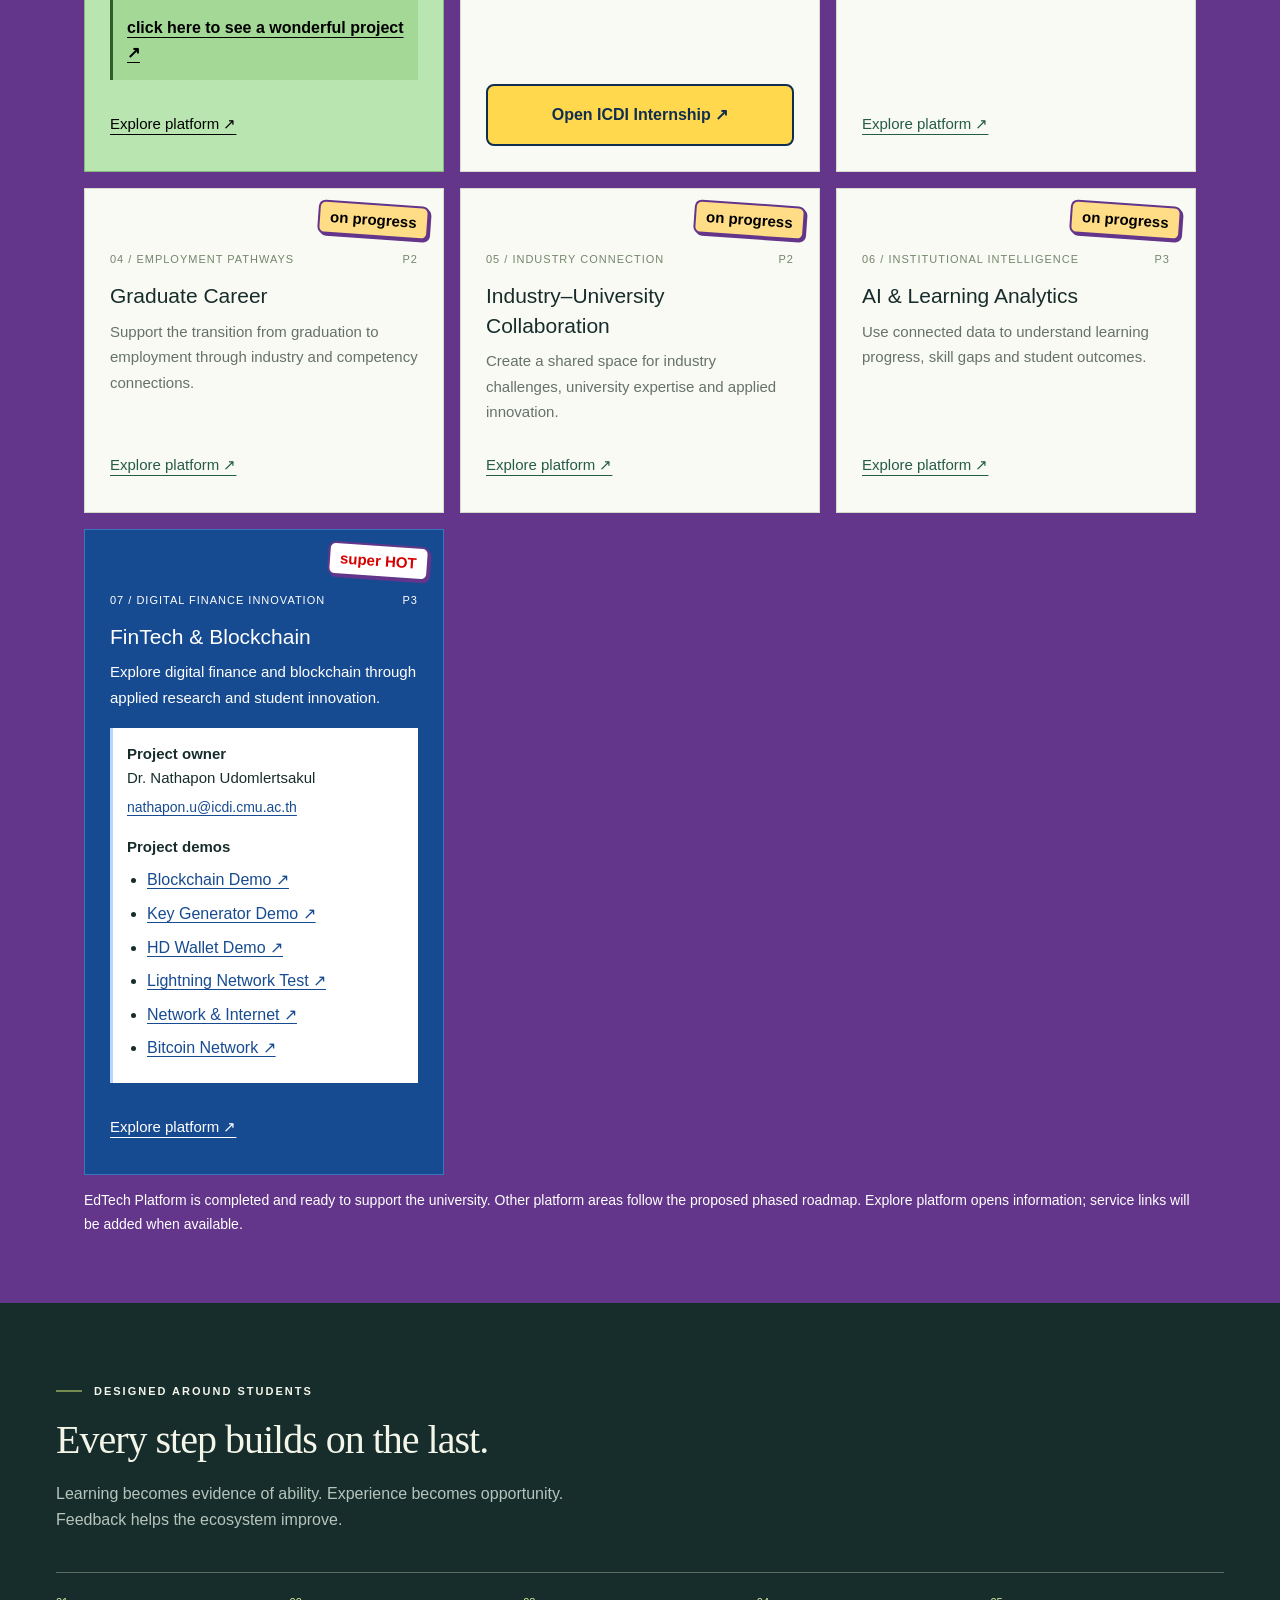
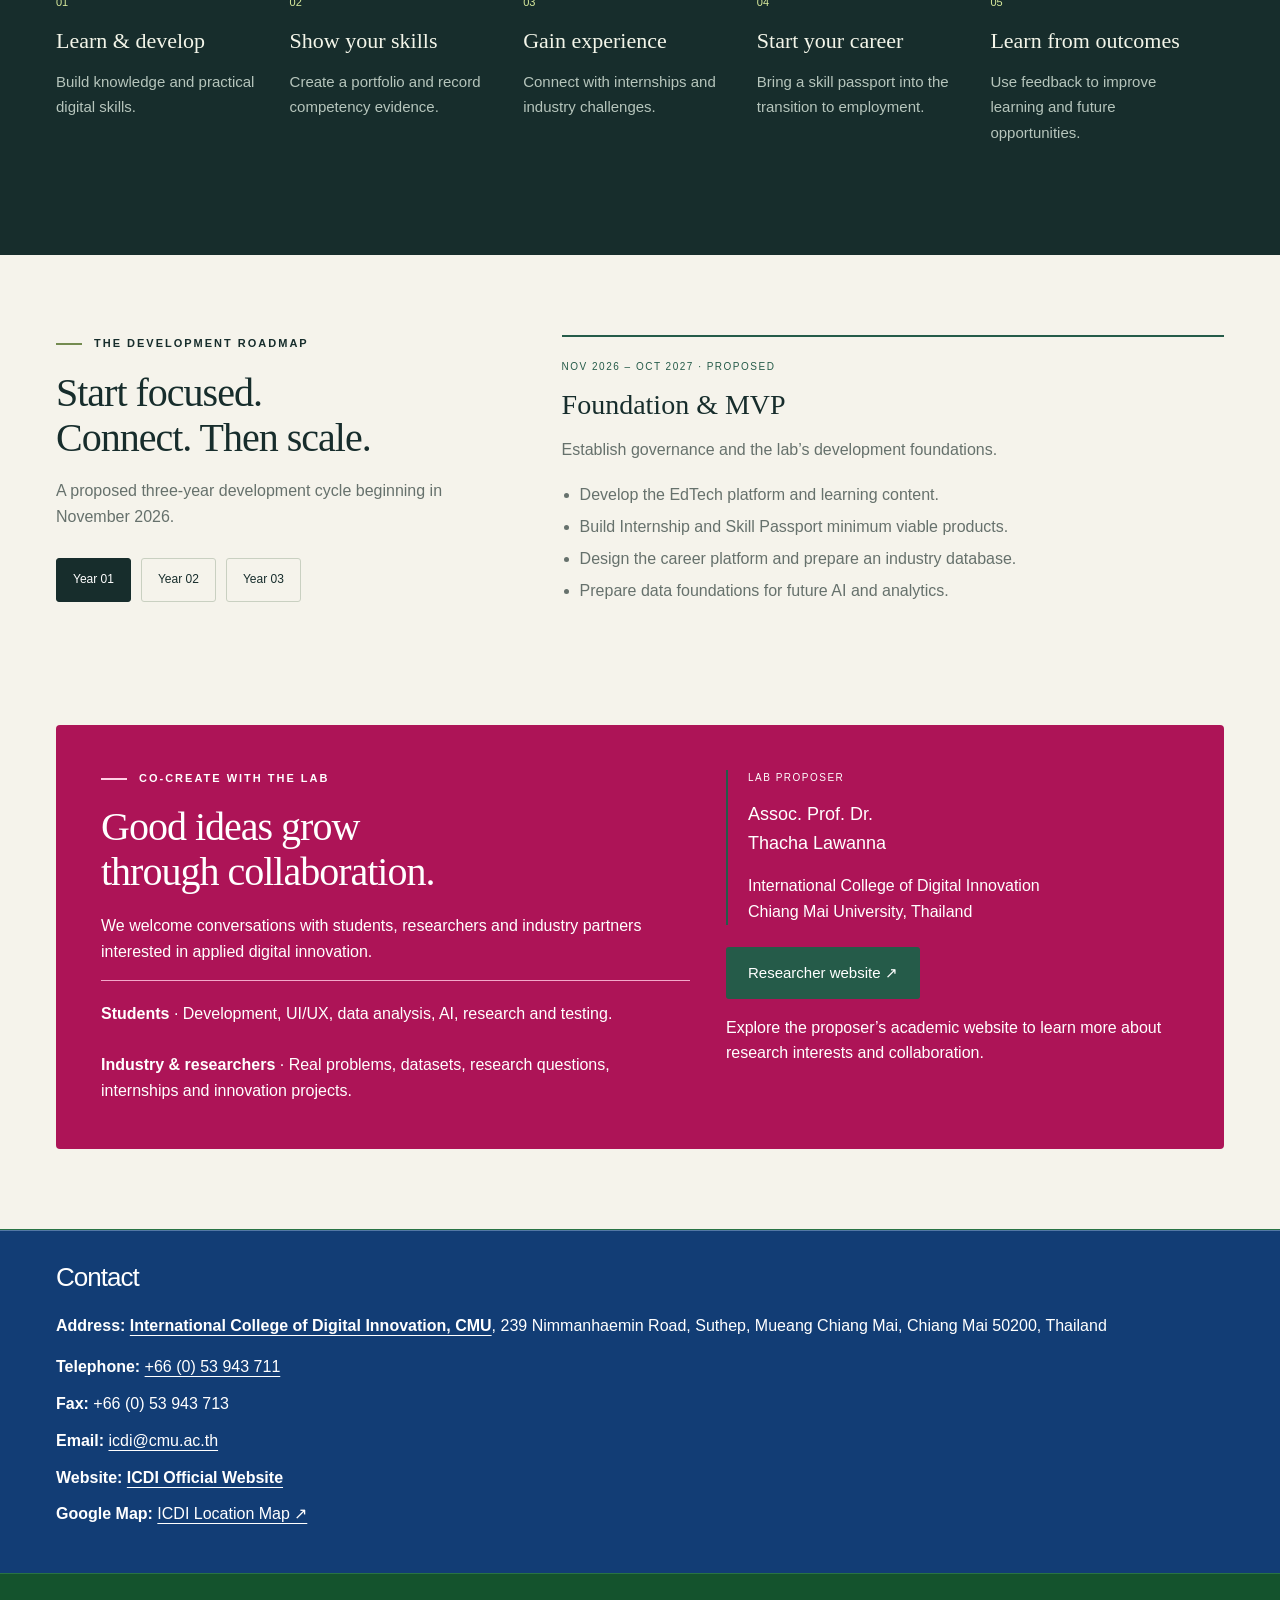
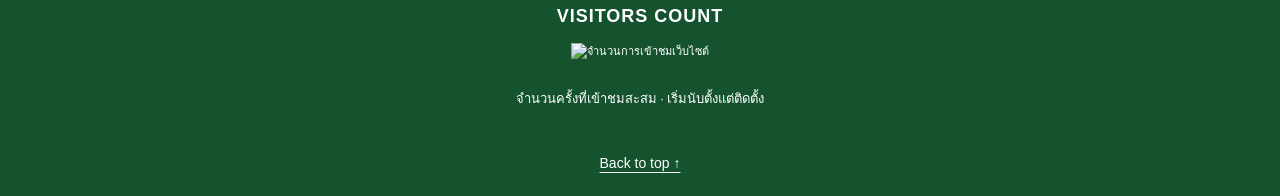
==== commit bc114d8a: "Rename main DIN LAB heading to DIN Platforms" ====
--- a/digital-innovation-lab/index.html
+++ b/digital-innovation-lab/index.html
@@ -352,7 +352,7 @@
 
 .hero .creator-credit{color:#fff;font-family:Arial,sans-serif;font-size:14px;line-height:1.6;margin:18px 0 0;overflow-wrap:anywhere;}
 </style></head><body><a class="skip" href="#main">Skip to content</a><header><a class="brand" href="#"><img class="icdi-logo" src="[data-uri]